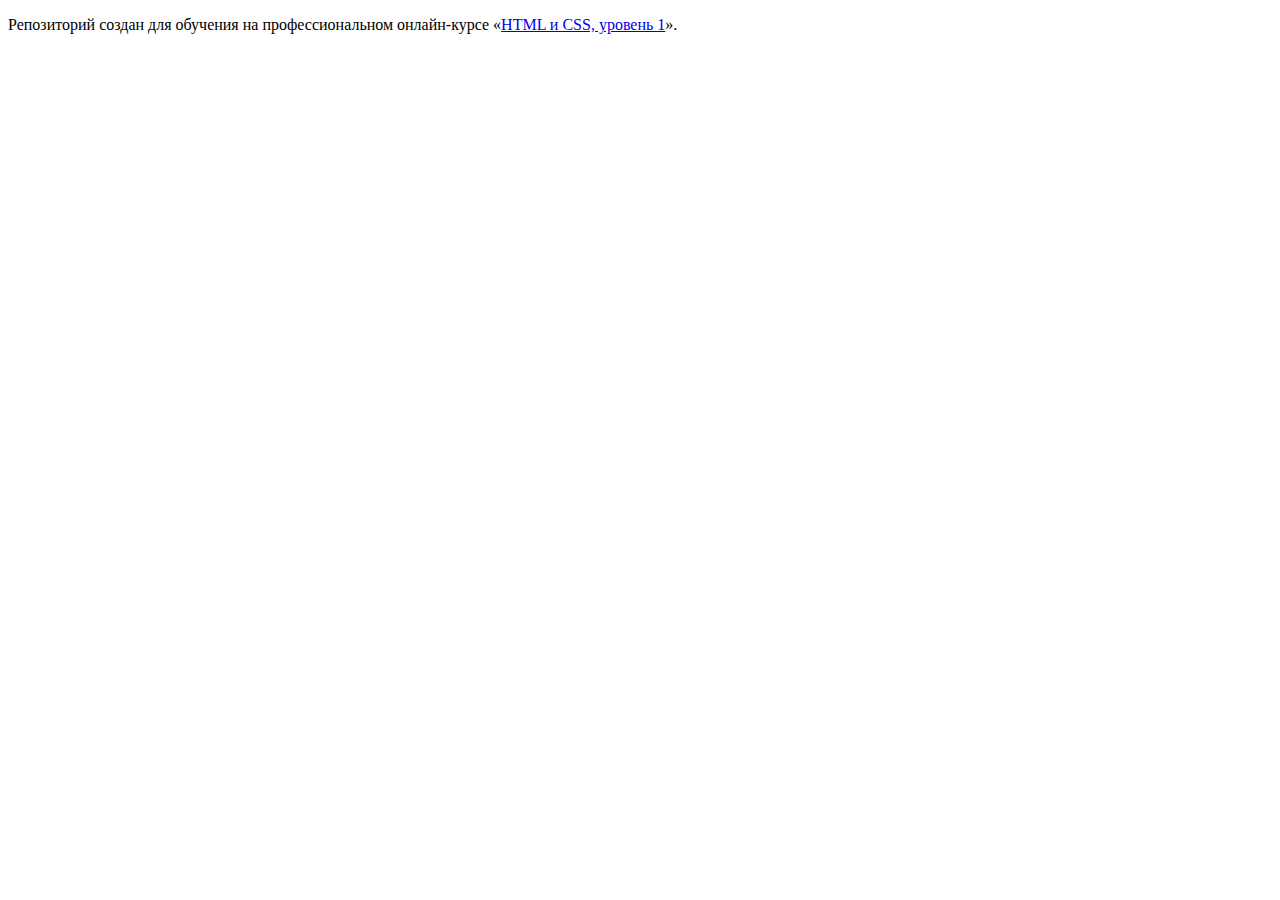
==== index.html @ 0fb05b4a ":hatching_chick:" ====
<!DOCTYPE html>
<html lang="ru">
  <head>
    <meta charset="utf-8">
    <title>HTML Academy: Глейси</title>
  </head>
  <body>

    <p>Репозиторий создан для обучения на профессиональном онлайн‑курсе «<a href="https://htmlacademy.ru/intensive/htmlcss">HTML и CSS, уровень 1</a>».</p>

  </body>
</html>
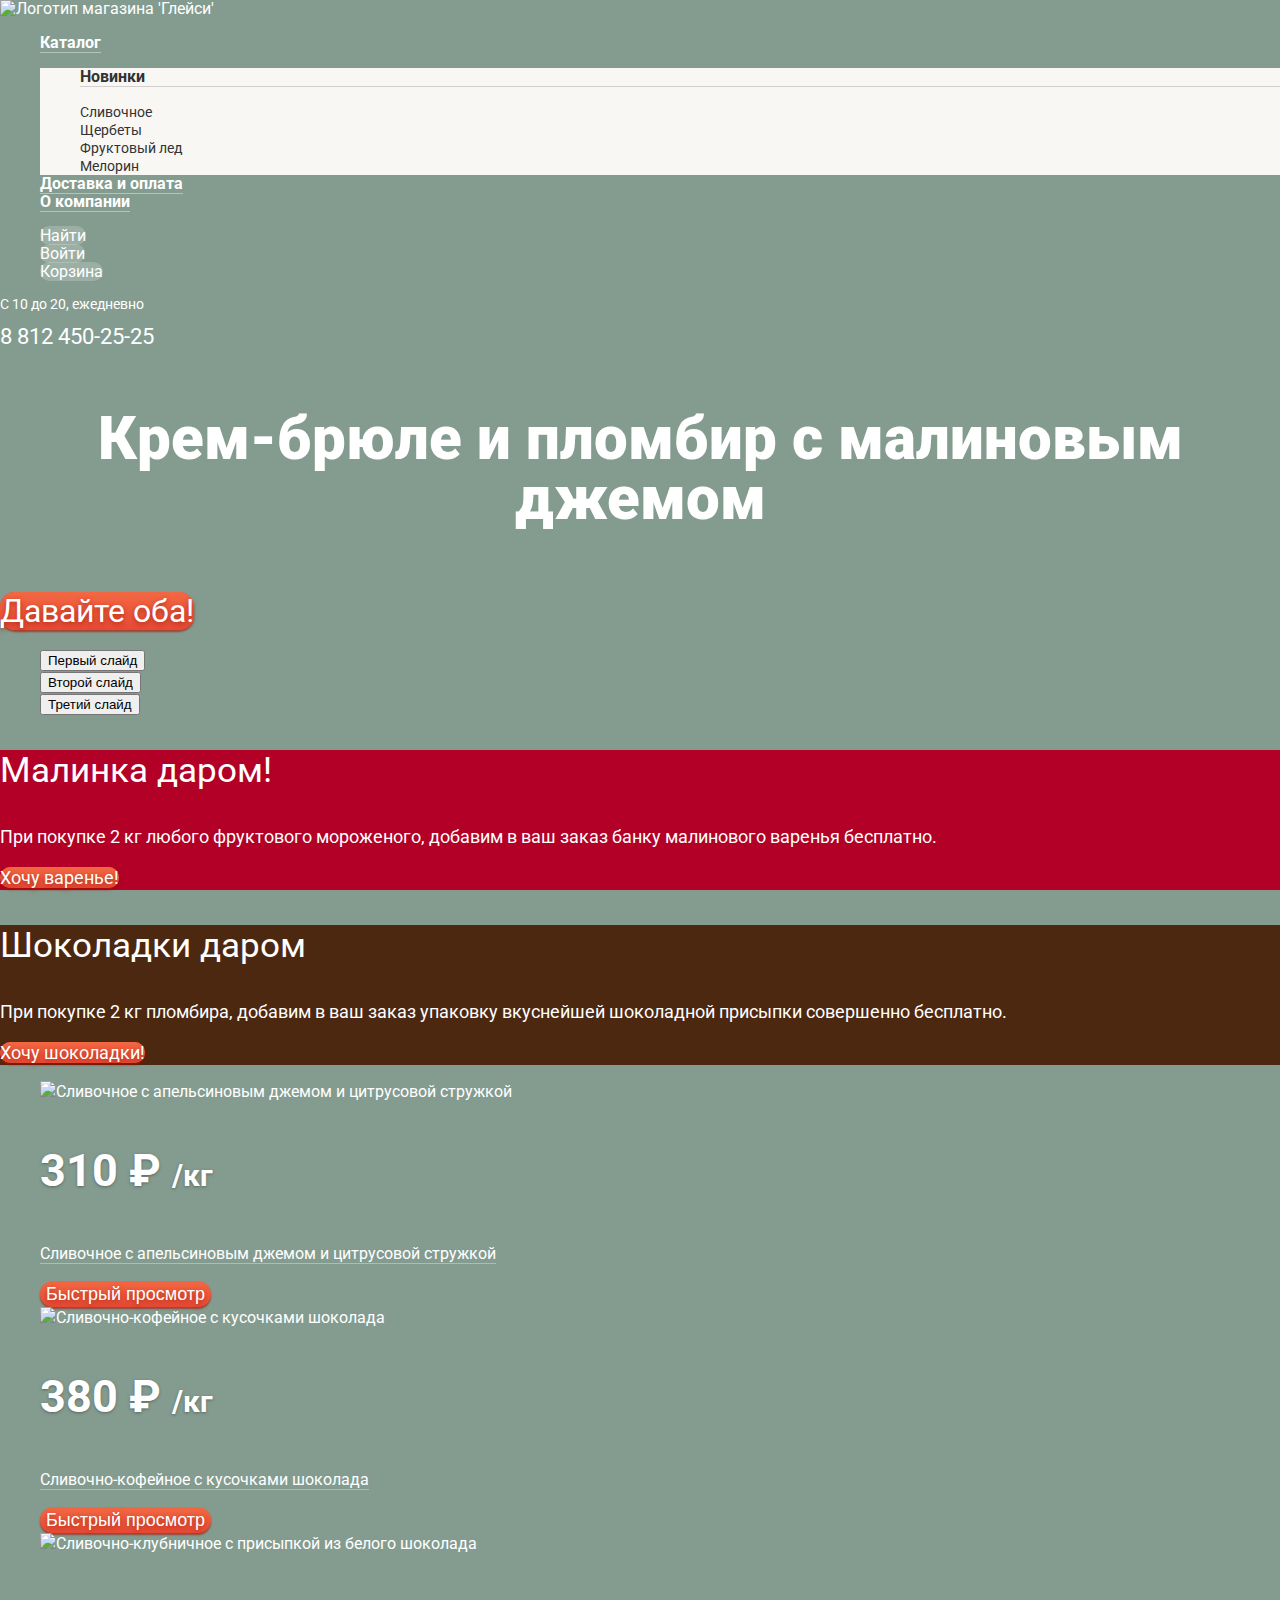
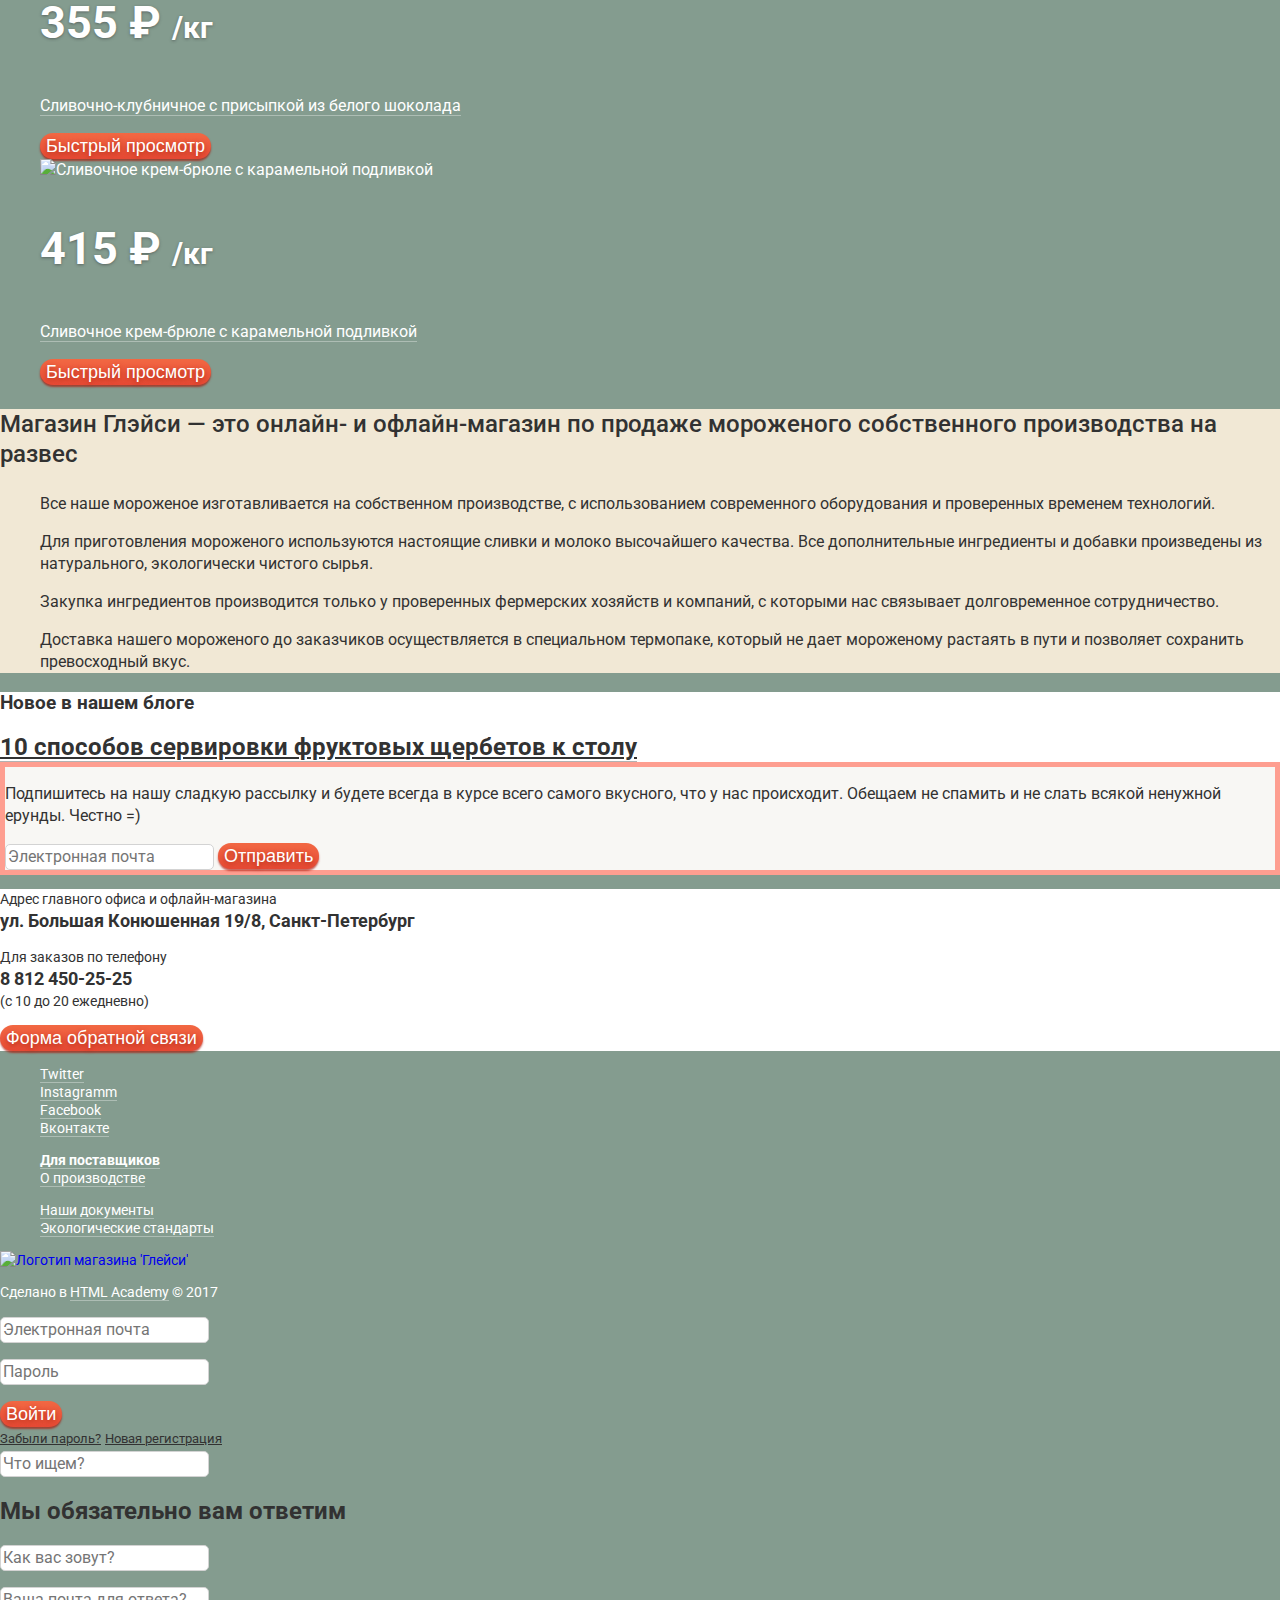
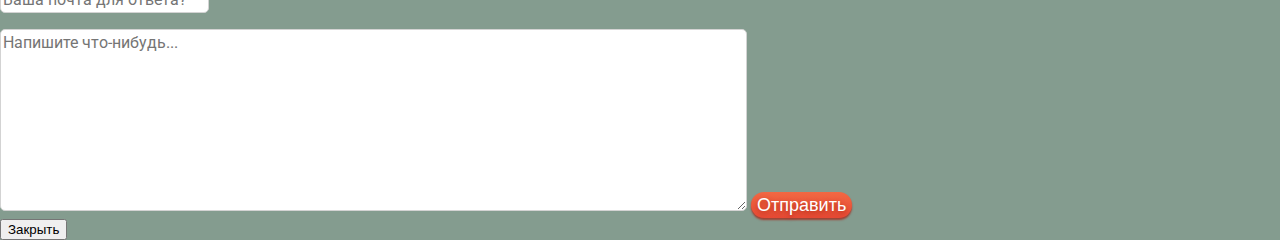
==== commit cef16a9e: "Начало стилизации" ====
--- a/index.html
+++ b/index.html
@@ -3,10 +3,260 @@
   <head>
     <meta charset="utf-8">
     <title>HTML Academy: Глейси</title>
+    <link href="https://fonts.googleapis.com/css?family=Roboto:400,500,700&amp;subset=cyrillic" rel="stylesheet">
+    <link rel="stylesheet" href="css/normalize.css"></link>
+    <link rel="stylesheet" href="css/style.css"></link>
   </head>
   <body>
-
-    <p>Репозиторий создан для обучения на профессиональном онлайн‑курсе «<a href="https://htmlacademy.ru/intensive/htmlcss">HTML и CSS, уровень 1</a>».</p>
-
+    <header class="main-header">
+      <nav class="main-navigation">
+        <a  class="main-header-logo">
+          <img src="img/logo.svg" width="154" height="64" alt="Логотип магазина 'Глейси'">
+        </a>
+        <ul class="site-navigation">
+          <li class="site-navigation-item">
+            <a href="catalog.html">Каталог</a>
+            <ul class="site-navigation-subnavigation">
+              <li class="subnavigation-item">
+                <p>Новинки</p>
+              </li>
+              <li class="subnavigation-item">
+                <a href="catalog.html">Сливочное</a>
+              </li>
+              <li class="subnavigation-item">
+                <a href="#">Щербеты</a>
+              </li>
+              <li class="subnavigation-item">
+                <a href="#">Фруктовый лед</a>
+              </li>
+              <li class="subnavigation-item">
+                <a href="#">Мелорин</a>
+              </li>
+            </ul>
+          </li>
+          <li class="site-navigation-item">
+            <a href="delivery.html">Доставка и оплата</a>
+          </li>
+          <li class="site-navigation-item">
+            <a href="about.html">О компании</a>
+          </li>
+        </ul>
+        <ul class="user-navigation">
+          <li class="search-panel">
+            <a href="#">Найти</a>
+          </li>
+          <li class="login">
+            <a href="#">Войти</a>
+          </li>
+          <li class="cart">
+            <a href="#">Корзина</a>
+          </li>
+        </ul>
+      </nav>
+    </header>
+    <main class="container">
+      <section class="common-information">
+        <h2 class="visible-hidden">Информация для клиентов</h2>
+        <div class="main-user-information">
+          <div class="main-contacts">
+            <p> С 10 до 20, ежедневно </p>
+            <p><a href="tel:+78124502525"> 8 812 450-25-25 </a></p>
+          </div>
+        </div>
+        <h1 class="visible-hidden">Интернет-магазин мороженого "Глейси"</h1>
+        <section class="slider">
+          <h2 class="visible-hidden">Наше мороженое</h2>
+          <p class="slider-header first">
+            <b>Крем-брюле и пломбир с малиновым джемом</b>
+          </p>
+          <p class="slider-header second visible-hidden">
+            <b>Шоколадный пломбир и лимонный сорбет </b>
+          </p>
+          <p class="slider-header third visible-hidden">
+            <b>Пломбир с помадкой и клубничный щербет</b>
+          </p>
+          <a href="#" class="button give-both">Давайте оба!</a>
+          <ul class="slider-switchers">
+            <li class="switcher">
+              <button class="switcher-button">
+                Первый слайд
+              </button>
+            </li>
+            <li class="switcher">
+              <button class="switcher-button">
+                Второй слайд
+              </button>
+            </li>
+            <li class="switcher">
+              <button class="switcher-button">
+                Третий слайд
+              </button>
+            </li>
+          </ul>
+        </section>
+      </section>
+      <section class="spetial-offer">
+        <h2 class="visible-hidden">Специальное предложение</h2>
+        <div class="spetial-offer-raspberries">
+          <p class="offer-lead">Малинка даром!</p>
+          <p>При покупке 2 кг любого фруктового мороженого, добавим в ваш заказ банку малинового варенья бесплатно.</p>
+          <a href="#" class="button want-raspberies">Хочу варенье!</a>
+        </div>
+        <div class="spetial-offer-chocolate">
+          <p class="offer-lead">Шоколадки даром</p>
+          <p>При покупке 2 кг пломбира, добавим в ваш заказ упаковку вкуснейшей шоколадной присыпки совершенно бесплатно.</p>
+          <a href="#" class="button want-chocolate">Хочу шоколадки!</a>
+        </div>
+      </section>
+      <section class="hits">
+        <h2 class="visible-hidden">Лучшие предложения</h2>
+        <ul class="catalog best-offers">
+          <li class="ice-cream-card">
+            <img src="img/orange.jpg" width="267" height="267" alt="Сливочное с апельсиновым джемом и цитрусовой стружкой">
+            <p class="price">310 &#8381; <span class="weight">/кг</span></p>
+            <p class="description"><a href="#">Сливочное с апельсиновым джемом и цитрусовой стружкой</a></p>
+            <button type="button" class="button" name="fast-view"> Быстрый просмотр</button>
+          </li>
+          <li class="ice-cream-card">
+            <img src="img/coffee.jpg" width="267" height="267" alt="Сливочно-кофейное с кусочками шоколада">
+            <p class="price">380 &#8381; <span class="weight">/кг</span></p>
+            <p class="description"><a href="#">Сливочно-кофейное с кусочками шоколада</a></p>
+            <button type="button" class="button" name="fast-view"> Быстрый просмотр</button>
+          </li>
+          <li class="ice-cream-card">
+            <img src="img/strawberry.jpg" width="267" height="267" alt="Сливочно-клубничное с присыпкой из белого шоколада">
+            <p class="price">355 &#8381; <span class="weight">/кг</span></p>
+            <p class="description"><a href="#">Сливочно-клубничное с присыпкой из белого шоколада</a></p>
+            <button type="button" class="button" name="fast-view"> Быстрый просмотр</button>
+          </li>
+          <li class="ice-cream-card">
+            <img src="img/cream-brulee.jpg" width="267" height="267" alt="Сливочное крем-брюле с карамельной подливкой">
+            <p class="price">415 &#8381; <span class="weight">/кг</span></p>
+            <p class="description"><a href="#">Сливочное крем-брюле с карамельной подливкой</a></p>
+            <button type="button" class="button" name="fast-view"> Быстрый просмотр</button>
+          </li>
+        </ul>
+      </section>
+      <section class="advantages">
+        <h2 class="visible-hidden">Наши преимущества</h2>
+        <p class="advantages-lead">Магазин Глэйси — это онлайн- и офлайн-магазин по продаже мороженого собственного производства на развес</p>
+        <ul class="advantages-list">
+          <li>
+            <p>Все наше мороженое изготавливается на собственном производстве, с использованием современного оборудования и проверенных временем технологий.</p>
+          </li>
+          <li>
+          <p>  Для приготовления мороженого используются настоящие сливки и молоко высочайшего качества. Все дополнительные ингредиенты и добавки произведены из натурального, экологически чистого сырья.</p>
+          </li>
+          <li>
+            <p>Закупка ингредиентов  производится только у проверенных фермерских хозяйств и компаний, с которыми нас связывает долговременное сотрудничество.</p>
+          </li>
+          <li>
+            <p>Доставка нашего мороженого до заказчиков осуществляется в специальном термопаке, который не дает мороженому растаять в пути и позволяет сохранить превосходный вкус.</p>
+          </li>
+        </ul>
+      </section>
+      <section class="useful-information">
+        <h2 class="visible-hidden">Полезная информация</h2>
+        <article>
+          <h3> Новое в нашем блоге </h3>
+          <a href="#" class="more-information">10 способов сервировки фруктовых щербетов к столу</a>
+        </article>
+        <div class="subscribe-form">
+          <p>
+            Подпишитесь на нашу сладкую рассылку и будете всегда в курсе всего самого
+            вкусного, что у нас происходит. Обещаем не спамить и не слать всякой
+            ненужной ерунды. Честно =)
+          </p>
+          <form name="subscribe" method="post" action="https://echo.htmlacademy.ru">
+            <label for="subscribe-email" class="visible-hidden">Электронная почта</label>
+            <input type="email" name="subscribe-email" id="subscribe-email" placeholder="Электронная почта" required>
+            <button type="submit" class="button" name="subscribe-submit">Отправить</button>
+          </form>
+        </div>
+      </section>
+      <section class="map">
+        <h2 class="visible-hidden">Как нас найти</h2>
+        <div class='map-legend'>
+          <p class="map-legend-address">
+            Адрес главного офиса и офлайн-магазина <br>
+            <strong>ул. Большая Конюшенная 19/8, Санкт-Петербург</strong>
+          </p>
+          <p class="map-legend-contacts">
+            Для заказов по телефону <br>
+            <strong>8 812 450-25-25</strong> <br>
+            (с 10 до 20 ежедневно)
+          </p>
+          <button type="button" class="button callback-form-button">Форма обратной связи</button>
+        </div>
+      </section>
+    </main>
+    <footer class="main-footer">
+      <ul class="footer-social">
+        <li class="twitter">
+          <a href="#">Twitter</a>
+        </li>
+        <li class="insta">
+          <a href="#">Instagramm</a>
+        </li>
+        <li class="fb">
+          <a href="#">Facebook</a>
+        </li>
+        <li class="vk">
+          <a href="#">Вконтакте</a>
+        </li>
+      </ul>
+      <ul class="footer-documents-left">
+        <li><a href="#" class="bold-href">Для поставщиков</a></li>
+        <li><a href="#">О производстве</a></li>
+      </ul>
+      <ul class="footer-documents-right">
+        <li><a href="#">Наши документы</a></li>
+        <li><a href="#">Экологические стандарты</a></li>
+      </ul>
+      <div class="footer-copyright">
+        <a href="https://htmlacademy.ru/intensive/htmlcss" class="logo-href">
+          <img src="img/logo-footer.svg" width="108" height="39" alt="Логотип магазина 'Глейси'">
+        </a>
+        <p>Сделано в <a class="copyright" href="https://htmlacademy.ru/intensive/htmlcss">HTML Academy</a> &copy; 2017</p>
+      </div>
+    </footer>
+    <section class="modal modal-login">
+      <h2 class="visible-hidden">Личный кабинет</h2>
+      <form name="login" method="post" action="https://echo.htmlacademy.ru">
+        <p class="login-item">
+          <label for="login-email" class="visible-hidden">Электронная почта</label>
+          <input type="email" name="login-email" id="login-email" placeholder="Электронная почта" required>
+        </p>
+        <p class="login-item">
+          <label for="login-password" class="visible-hidden">Пароль</label>
+          <input type="password" name="login-password" id="login-password" placeholder="Пароль" required>
+        </p>
+        <button class="button" type="submit">Войти</button>
+      </form>
+      <a href="#" class="login-form-forgot">Забыли пароль?</a>
+      <a href="#" class="login-form-sin-up">Новая регистрация</a>
+    </section>
+    <section class="modal modal-search">
+        <h2 class="visible-hidden">Поиск</h2>
+        <form name="search" method="post" action="https://echo.htmlacademy.ru">
+          <input type="search" name="search-text" placeholder="Что ищем?" aria-label="Поиск по сайту">
+        </form>
+    </section>
+    <section class="modal modal-callback">
+      <h2>Мы обязательно вам ответим</h2>
+      <form name="callback" method="post" action="https://echo.htmlacademy.ru">
+        <p class="callback-item">
+          <label for="callback-name" class="visible-hidden">Как вас зовут?</label>
+          <input type="text" name="callback-name" id="callback-name" placeholder="Как вас зовут?">
+        </p>
+        <p class="callback-item">
+          <label for="callback-email" class="visible-hidden"> Ваша почта для ответа?</label>
+          <input type="email" name="callback-email" id="callback-email" placeholder="Ваша почта для ответа?">
+        </p>
+        <textarea name="callnack-message" rows="8" cols="80" placeholder="Напишите что-нибудь..."></textarea>
+        <button class="button" type="submit">Отправить</button>
+      </form>
+      <button class="modal-close" type="button">Закрыть</button>
+    </section>
   </body>
 </html>
--- a/css/style.css
+++ b/css/style.css
@@ -0,0 +1,563 @@
+body{
+  margin: 0;
+  padding: 0;
+
+  font-family: "Roboto", "Arial", sans-serif;
+  font-size: 16px;
+  line-height: 22px;
+  color: #ffffff;
+
+  background-color: #849c8f;
+}
+
+a{
+  text-decoration: none;
+}
+
+.visible-hidden {
+  position: absolute;
+  width: 1px;
+  height: 1px;
+  margin: -1px;
+  border: 0;
+  padding: 0;
+  clip: rect(0 0 0 0);
+  overflow: hidden;
+}
+
+.main-navigation{
+  font-size: 16px;
+  line-height: 18px;
+}
+
+.site-navigation,
+.site-navigation-subnavigation,
+.user-navigation{
+  list-style: none;
+}
+
+.site-navigation-item a:focus,
+.site-navigation-subnavigation a:focus,
+.user-navigation a:focus{
+  outline: none;
+}
+
+/* стили главного меню */
+
+.site-navigation-item>a{
+  color: #ffffff;
+  font-weight: bold;
+  border-bottom: 1px solid rgba(255, 255, 255, 0.4);
+}
+
+.site-navigation-item.active>a{
+  background-color: #d07058;
+  border: none;
+  border-radius: 15px;
+}
+
+.site-navigation-item>a:hover,
+.site-navigation-item>a:focus{
+  color: #333333;
+
+  background-color: #f7f6f3;
+  border: none;
+  border-radius: 15px;
+}
+
+.site-navigation-item>a:active{
+  box-shadow: inset 0px 2px 1px 0px #6e6f6f;
+}
+
+/* стили подменю главного меню */
+
+.site-navigation-subnavigation{
+  background-color: #f8f7f4;
+}
+
+.site-navigation-subnavigation p{
+  font-weight: bold;
+  color: #323232;
+  border-bottom: 1px solid #d1d0ce;
+}
+
+.site-navigation-subnavigation a{
+  font-size: 14px;
+  line-height: 16px;
+  font-weight: normal;
+  color: #323232;
+
+  border: none;
+}
+
+.site-navigation-subnavigation .active a{
+  background-color: rgb(208, 112, 88);
+}
+
+.site-navigation-subnavigation a:hover,
+.site-navigation-subnavigation a:focus{
+  background-color: rgba(208, 112, 88, 0.2);
+
+}
+
+.site-navigation-subnavigation a:active{
+  background-color: rgba(208, 112, 88, 0.5);
+
+}
+
+/* стили пользовательского меню */
+
+.user-navigation a{
+  color: #ffffff;
+
+  background-color: rgba(255, 255, 255, 0.2);
+  border-radius: 15px;
+}
+
+.user-navigation a:hover,
+.user-navigation a:focus{
+  color: #323232;
+  background-color: rgba(255, 255, 255, 1);
+
+}
+
+/* конец меню */
+
+.main-user-information{
+  font-size: 14px;
+  line-height: 14px;
+}
+
+.main-user-information a{
+  font-size: 22px;
+  line-height: 24px;
+  color: #ffffff;
+}
+
+.main-user-information a:hover,
+.main-user-information a:focus,
+.main-user-information a:active{
+  color: #ffbc9e;
+}
+
+.slider-header{
+  font-size: 60px;
+  line-height: 60px;
+  font-weight: bold;
+  text-align: center;
+}
+
+.button{
+  font-size: 18px;
+  line-height: 24px;
+  color: #ffffff;
+  text-shadow: 0px 2px 5px rgba(160, 32, 11, 0.76);
+
+  background-color: #e74a35;
+  background-image: linear-gradient( 90deg, #e74a35 0%, #f26843 100%);
+  background-image: -moz-linear-gradient( 90deg, #e74a35 0%, #f26843 100%);
+  background-image: -webkit-linear-gradient( 90deg, #e74a35 0%, #f26843 100%);
+  background-image: -ms-linear-gradient( 90deg, #e74a35 0%, #f26843 100%);
+  box-shadow: 0px 2px 2px 0px rgba(172, 16, 0, 0.64);
+  border: none;
+  border-radius: 15px;
+}
+
+.button:focus{
+  outline: none;
+}
+
+.button:hover,
+.button:focus{
+  background-color: #ed705e;
+  background-image: linear-gradient( 90deg, #ed705e 0%, #f58669 100%);
+  background-image: -moz-linear-gradient( 90deg, #ed705e 0%, #f58669 100%);
+  background-image: -webkit-linear-gradient( 90deg, #ed705e 0%, #f58669 100%);
+  background-image: -ms-linear-gradient( 90deg, #ed705e 0%, #f58669 100%);
+  box-shadow: 0px 2px 0px 0px rgba(172, 16, 0, 1);
+}
+
+.button:active{
+  background-color: #e74a35;
+  background-image: -moz-linear-gradient( 90deg, #e74a35 0%, #f26843 100%);
+  background-image: -webkit-linear-gradient( 90deg, #e74a35 0%, #f26843 100%);
+  background-image: -ms-linear-gradient( 90deg, #e74a35 0%, #f26843 100%);
+  box-shadow: inset 0px 2px 2px 0px rgba(148, 39, 24, 1);
+}
+
+
+
+
+.button.give-both{
+  font-size: 32px;
+  line-height: 44px;
+}
+
+
+.slider-switchers{
+  list-style: none;
+}
+
+
+.spetial-offer-raspberries{
+  font-size: 18px;
+  line-height: 22px;
+  color: white;
+
+  background-color: #b20026;
+  background-image: url("../img/raspberries.jpg");
+  background-position: 50% 50%;
+  background-repeat: no-repeat;
+  background-size: cover;
+}
+
+.spetial-offer-raspberries .offer-lead{
+  font-size: 35px;
+  line-height: 41px;
+}
+
+.spetial-offer-chocolate{
+  font-size: 18px;
+  line-height: 22px;
+
+  background-color: #4d2811;
+  background-image: url("../img/chocolate.jpg");
+  background-position: 50% 50%;
+  background-repeat: no-repeat;
+  background-size: cover;
+}
+
+.spetial-offer-chocolate .offer-lead{
+  font-size: 35px;
+  line-height: 41px;
+}
+
+.catalog{
+  list-style: none;
+}
+
+.catalog .price{
+  font-size: 45px;
+  line-height: 45px;
+  font-weight: bold;
+  text-shadow: 0px 1px 3px rgba(49, 50, 53, 0.5);
+}
+
+.catalog .weight{
+  font-size: 30px;
+  line-height: 45px;
+  text-shadow: 0px 1px 3px rgba(49, 50, 53, 0.5);
+}
+
+.catalog .description a{
+  color: #ffffff;
+
+  border-bottom: 1px solid #adbdb4;
+}
+
+.catalog .description a:hover,
+.catalog .description a:focus,
+.catalog .description a:active{
+  color: #ffbc9e;
+
+  border-bottom-color: #ffbc9e;
+}
+
+.catalog .description a:focus{
+  outline: none;
+}
+
+.advantages{
+  color: #323232;
+
+  background-color: #f1e8d5;
+  background-image: url("../img/vuffles.png");
+  background-position: 50% 50%;
+  background-repeat: no-repeat;
+  background-size: cover;
+}
+
+.advantages-lead{
+  font-size: 24px;
+  line-height: 30px;
+  font-weight: 500;
+}
+
+.advantages-list{
+  list-style: none;
+}
+
+.useful-information article{
+  color: #323232;
+
+  background-color: #ffffff;
+  background-image: url("../img/news-bg.jpg");
+  background-position: 50% 50%;
+  background-repeat: no-repeat;
+  background-size: auto;
+}
+
+.useful-information a{
+  font-size: 24px;
+  line-height: 30px;
+  color: #323232;
+  font-weight: bold;
+  text-decoration: underline;
+  border-bottom: 1px solid #b2b2b2;
+}
+
+.useful-information a:focus{
+  outline: none;
+}
+
+.useful-information a:hover,
+.useful-information a:focus,
+.useful-information a:active{
+  color: #e84d37;
+  border-bottom-color: #f9cdc4;
+}
+
+.subscribe-form{
+  color: #323232;
+
+  background-color: #f8f7f4;
+  border: 5px solid #fe9e90;
+  border-image: url("../img/letter-bg.svg") 5 round round;
+}
+
+.subscribe-form input[type="email"]{
+  font: inherit;
+
+  background-color: #ffffff;
+  border: 1px solid #d3d3d3;
+  border-radius: 5px;
+}
+
+.subscribe-form input[type="email"]:focus{
+  border: 2px solid #c7c6c5;
+}
+
+.map{
+  color: #323232;
+
+  background-color: #c7c6c5;
+  background-image: url("../img/map.jpg");
+  background-position: 50% 50%;
+  background-repeat: no-repeat;
+  background-size: cover;
+}
+
+.map-legend{
+  font-size: 14px;
+  line-height: 20px;
+
+  background-color: #ffffff;
+}
+
+.map-legend strong{
+  font-size: 18px;
+  line-height: 24px;
+}
+
+.main-footer{
+  font-size: 14px;
+  line-height: 18px;
+}
+
+.footer-social,
+.footer-documents-left,
+.footer-documents-right{
+  list-style: none;
+}
+
+.footer-social a,
+.footer-documents-left a,
+.footer-documents-right a,
+a.copyright{
+  color: #ffffff;
+  border-bottom: 1px solid #adbdb4;
+}
+
+
+.footer-social a:focus,
+.footer-documents-left a:focus,
+.footer-documents-right a:focus,
+a.copyright:focus{
+  outline: none;
+}
+
+.footer-social a:hover,
+.footer-documents-left a:hover,
+.footer-documents-right a:hover,
+a.copyright:hover,
+.footer-social a:focus,
+.footer-documents-left a:focus,
+.footer-documents-right  a:focus,
+a.copyright:focus,
+.footer-social a:active,
+.footer-documents-left a:active,
+.footer-documents-right  a:active,
+a.copyright.active{
+  color: #ffbc9e;
+
+  border-bottom-color: #ffbc9e;
+}
+
+.footer-documents-left a.bold-href{
+  font-weight: bold;
+}
+
+.modal-login input,
+.modal-search input,
+.modal-callback input,
+.modal-callback textarea{
+  font: inherit;
+
+  background-color: #ffffff;
+  border: 1px solid #d3d3d3;
+  border-radius: 5px;
+}
+
+.modal-login input:focus,
+.modal-search input:focus,
+.modal-callback input:focus,
+.modal-callback textarea:focus{
+  border: 2px solid #c7c6c5;
+}
+
+a.login-form-forgot,
+a.login-form-sin-up{
+  font-size: 13px;
+  line-height: 24px;
+  color: #323232;
+  text-decoration: underline;
+}
+
+a.login-form-forgot:focus,
+a.login-form-sin-up:focus{
+  outline: none;
+}
+
+a.login-form-forgot:hover,
+a.login-form-sin-up:hover,
+a.login-form-forgot:focus,
+a.login-form-sin-up:focus
+a.login-form-forgot:active,
+a.login-form-sin-up:active{
+  color: #ffbc9e;
+}
+
+.modal-callback h2{
+  font-size: 24px;
+  line-height: 28px;
+  color: #323232;
+}
+
+
+
+/* стили для catalog.html */
+ul.breadcrumbs{
+  list-style: none;
+}
+
+.breadcrumbs a,
+.breadcrumbs li{
+  font-size: 14px;
+  line-height: 16px;
+  color: #ffffff;
+}
+
+.filters fieldset{
+  border: none;
+}
+
+.filters legend{
+  font-size: 14px;
+  line-height: 16px;
+  color: #ffffff;
+}
+
+.filters input{
+  font-size: 16px;
+  line-height: 18px;
+  color: #ffffff;
+}
+
+.filters select{
+  color: #ffffff;
+
+  background-color: transparent;
+  border: none;
+}
+
+.filters select:focus{
+  color: #323232;
+}
+
+.filters .filters-background{
+  background-color: rgba(255, 255, 255, 0.3);
+  border-radius: 15px;
+}
+
+.filters-submit{
+  color: #ffffff;
+
+  border: 2px solid #ffffff;
+  background-color: rgba(255, 255, 255, 0.2);
+}
+
+.filters-submit:focus{
+  color: #323232;
+
+  background-color: rgba(255, 255, 255, 1);
+  outline: none;
+}
+
+.filters-submit:active{
+  color: #323232;
+
+  background-color: rgba(255, 255, 255, 1);
+  box-shadow: inset 0px 2px 1px 0px rgb(105, 105, 105);
+}
+
+.pagination-list{
+  list-style: none;
+}
+
+.pagination-list a{
+  font-size: 16px;
+  line-height: 18px;
+  color: #ffffff;
+}
+
+.pagination-list .active a{
+  color: #323232;
+  background-color: rgb(255, 255, 255);
+}
+.pagination-list a:focus{
+  outline: none;
+}
+
+.pagination-list a:hover,
+.pagination-list a:focus{
+  background-color: rgba(255, 255, 255, 0.4);
+}
+
+.modal-cart{
+  font-size: 13px;
+  line-height: 16px;
+  color: #323232;
+
+  background-color: #ffffff;
+}
+
+.modal-cart .item-price{
+  color: #999999;
+}
+
+.modal-cart .all-cost{
+  font-size: 15px;
+  line-height: 18px;
+  font-weight: bold;
+
+}
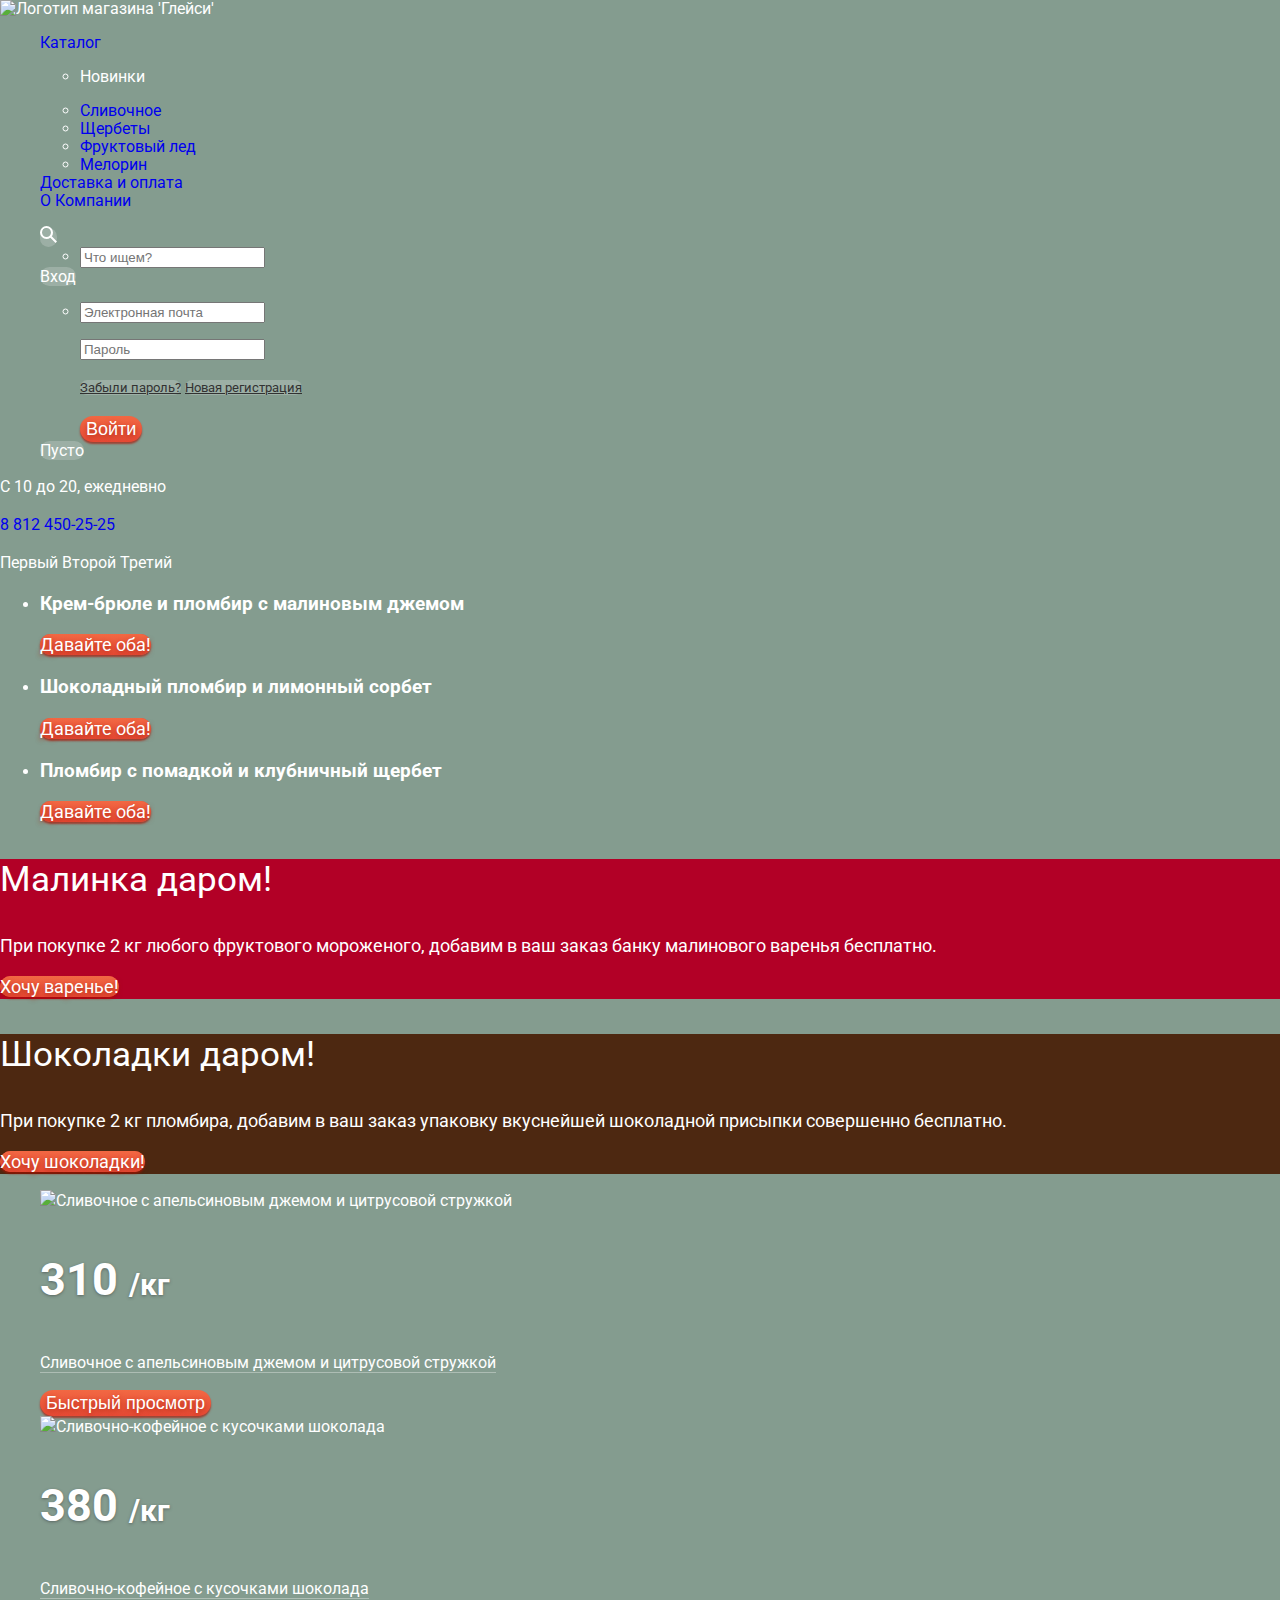
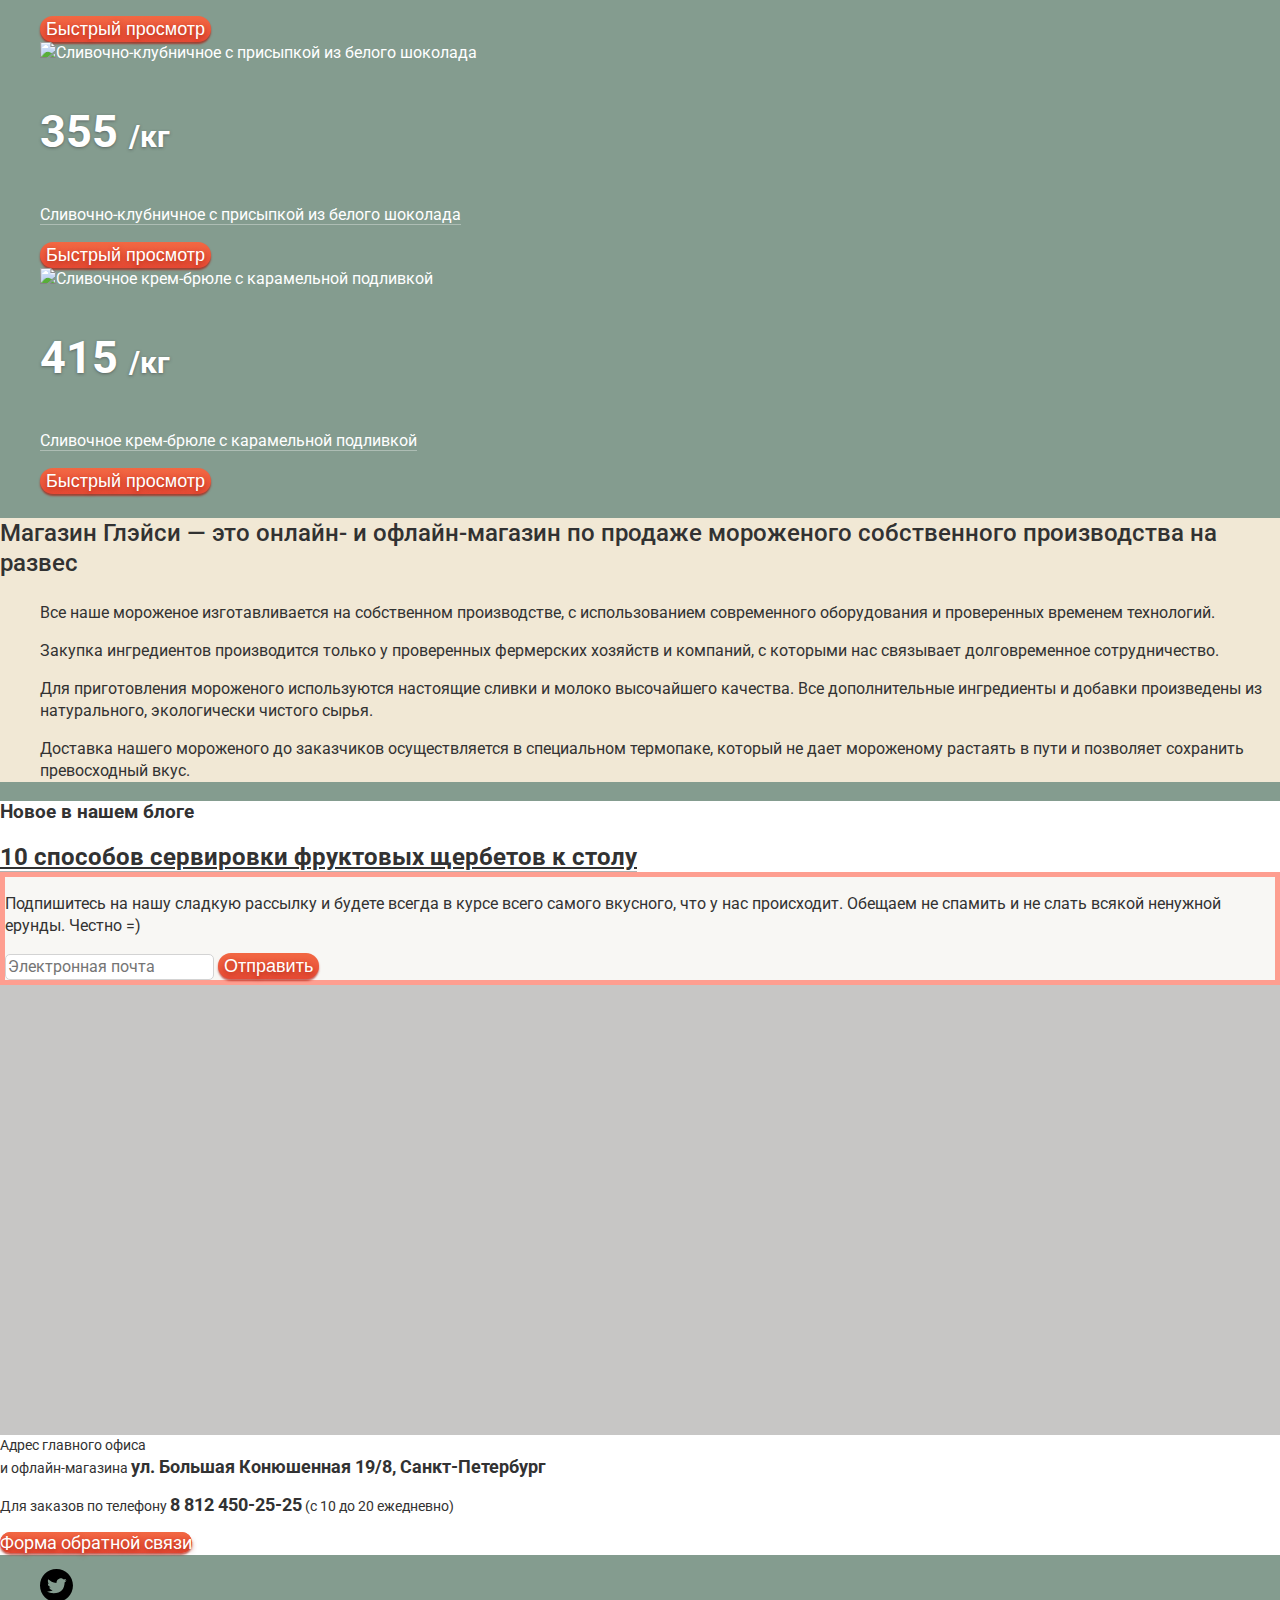
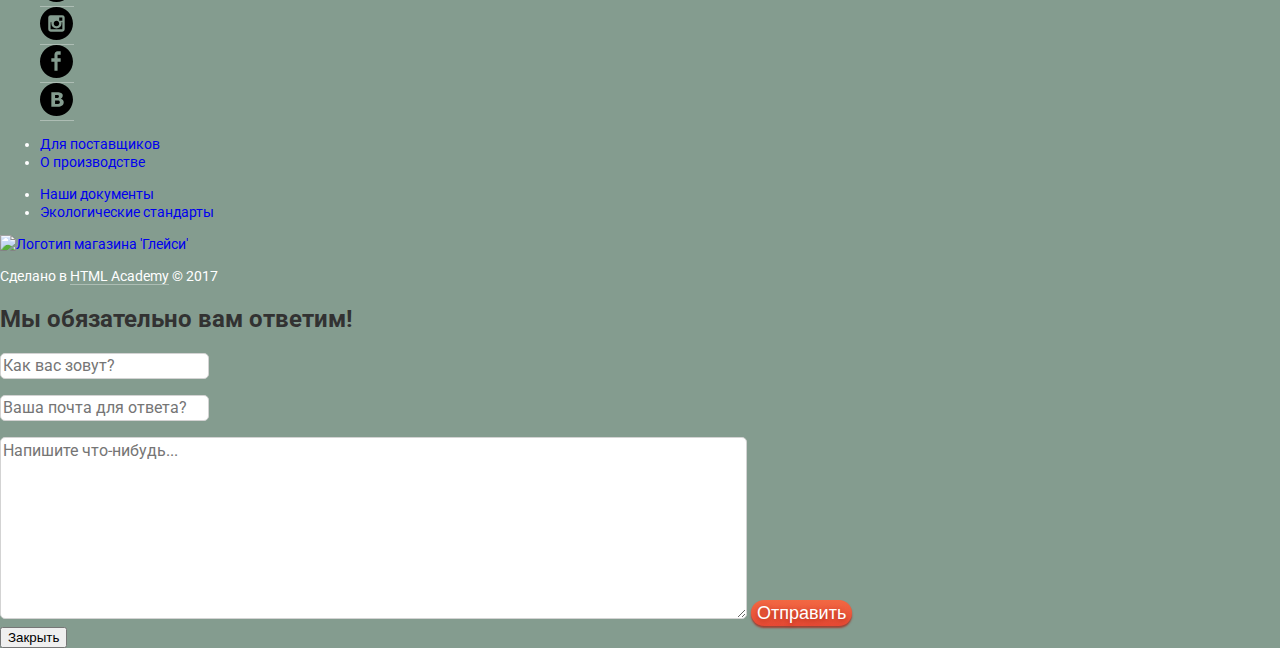
==== commit a54804f6: "Еще правки" ====
--- a/index.html
+++ b/index.html
@@ -4,259 +4,314 @@
     <meta charset="utf-8">
     <title>HTML Academy: Глейси</title>
     <link href="https://fonts.googleapis.com/css?family=Roboto:400,500,700&amp;subset=cyrillic" rel="stylesheet">
-    <link rel="stylesheet" href="css/normalize.css"></link>
-    <link rel="stylesheet" href="css/style.css"></link>
+    <link rel="stylesheet" href="css/normalize.css">
+    <link rel="stylesheet" href="css/style.css">
   </head>
   <body>
-    <header class="main-header">
-      <nav class="main-navigation">
-        <a  class="main-header-logo">
-          <img src="img/logo.svg" width="154" height="64" alt="Логотип магазина 'Глейси'">
-        </a>
-        <ul class="site-navigation">
-          <li class="site-navigation-item">
-            <a href="catalog.html">Каталог</a>
-            <ul class="site-navigation-subnavigation">
-              <li class="subnavigation-item">
-                <p>Новинки</p>
-              </li>
-              <li class="subnavigation-item">
-                <a href="catalog.html">Сливочное</a>
-              </li>
-              <li class="subnavigation-item">
-                <a href="#">Щербеты</a>
-              </li>
-              <li class="subnavigation-item">
-                <a href="#">Фруктовый лед</a>
-              </li>
-              <li class="subnavigation-item">
-                <a href="#">Мелорин</a>
+    <input class="visible-hidden" type="radio" id="product-1" name="toggle" checked>
+    <input class="visible-hidden" type="radio" id="product-2" name="toggle">
+    <input class="visible-hidden" type="radio" id="product-3" name="toggle">
+    <div class="site-wrapper">
+      <header class="main-header">
+        <nav class="main-navigation">
+          <a  class="main-header-logo" >
+            <img src="img/logo.svg" width="154" height="64" alt="Логотип магазина 'Глейси'">
+          </a>
+          <div class="navigation-container">
+            <ul class="site-navigation">
+              <li class="navigation-item catalog-item">
+                <a href="catalog.html">
+                  <span class="navigation-label">Каталог</span>
+                </a>
+                <ul class="subnavigation ">
+                  <li class="subnavigation-item">
+                    <p>Новинки</p>
+                  </li>
+                  <li class="subnavigation-item">
+                    <a href="catalog.html">Сливочное</a>
+                  </li>
+                  <li class="subnavigation-item">
+                    <a href="#">Щербеты</a>
+                  </li>
+                  <li class="subnavigation-item">
+                    <a href="#">Фруктовый лед</a>
+                  </li>
+                  <li class="subnavigation-item">
+                    <a href="#">Мелорин</a>
+                  </li>
+                </ul>
+              </li>
+              <li class="navigation-item">
+                <a href="delivery.html">
+                  <span class="navigation-label">Доставка и оплата</span>
+                </a>
+              </li>
+              <li class="navigation-item">
+                <a href="about.html">
+                  <span class="navigation-label">О Компании</span>
+                </a>
               </li>
             </ul>
-          </li>
-          <li class="site-navigation-item">
-            <a href="delivery.html">Доставка и оплата</a>
-          </li>
-          <li class="site-navigation-item">
-            <a href="about.html">О компании</a>
-          </li>
-        </ul>
-        <ul class="user-navigation">
-          <li class="search-panel">
-            <a href="#">Найти</a>
-          </li>
-          <li class="login">
-            <a href="#">Войти</a>
-          </li>
-          <li class="cart">
-            <a href="#">Корзина</a>
-          </li>
-        </ul>
-      </nav>
-    </header>
-    <main class="container">
-      <section class="common-information">
-        <h2 class="visible-hidden">Информация для клиентов</h2>
-        <div class="main-user-information">
-          <div class="main-contacts">
-            <p> С 10 до 20, ежедневно </p>
-            <p><a href="tel:+78124502525"> 8 812 450-25-25 </a></p>
-          </div>
+            <ul class="user-navigation">
+              <li class="search-panel">
+                <a class="search-button" href="#">
+                  <span class="visible-hidden">Найти</span>
+                  <svg xmlns="http://www.w3.org/2000/svg" xmlns:xlink="http://www.w3.org/1999/xlink" width="17" height="17" viewBox="0 0 17 17"><path fill="#FFF" d="M16.958 15.527L11.75 10.32A6.455 6.455 0 0 0 13 6.5 6.5 6.5 0 1 0 6.5 13a6.465 6.465 0 0 0 3.839-1.263l5.205 5.204 1.414-1.414zM6.5 11C4.019 11 2 8.981 2 6.5S4.019 2 6.5 2 11 4.019 11 6.5 8.981 11 6.5 11z"/></svg>
+                </a>
+                <ul class="search-field">
+                  <li>
+                    <h2 class="visible-hidden">Поиск</h2>
+                    <form name="search" method="post" action="https://echo.htmlacademy.ru">
+                      <input type="search" name="search-text" placeholder="Что ищем?" aria-label="Поиск по сайту">
+                    </form>
+                  </li>
+                </ul>
+              </li>
+              <li class="login">
+                <a class="login-button" href="user-login.html">Вход</a>
+                <ul class="login-form">
+                  <li>
+                    <h2 class="visible-hidden">Личный кабинет</h2>
+                    <form name="login" method="post" action="https://echo.htmlacademy.ru">
+                      <p class="login-item">
+                        <label for="login-email" class="visible-hidden">Электронная почта</label>
+                        <input type="email" name="login-email" id="login-email" placeholder="Электронная почта" required>
+                      </p>
+                      <p class="login-item">
+                        <label for="login-password" class="visible-hidden">Пароль</label>
+                        <input type="password" name="login-password" id="login-password" placeholder="Пароль" required>
+                      </p>
+                      <div class="links-wrapper">
+                        <p class="links">
+                          <a href="#" class="login-form-forgot">Забыли пароль?</a>
+                          <a href="#" class="login-form-sin-up">Новая регистрация</a>
+                        </p>
+                        <button class="button login" type="submit">Войти</button>
+                      </div>
+                    </form>
+                  </li>
+                </ul>
+              </li>
+              <li class="cart empty-cart">
+                <a class="cart-button" href="#">Пусто</a>
+              </li>
+            </ul>
+          </div>
+        </nav>
+      </header>
+      <main class="container">
+        <section class="common-information">
+          <h2 class="visible-hidden">Информация для клиентов</h2>
+          <div class="user-info no-breadcrumbs">
+            <div class="main-contacts">
+              <p> С 10 до 20, ежедневно </p>
+              <p>
+                <a href="tel:+78124502525"> 8 812 450-25-25 </a>
+              </p>
+            </div>
+          </div>
+          <h1 class="visible-hidden">Интернет-магазин мороженого "Глейси"</h1>
+          <section class="slider">
+            <h2 class="visible-hidden">Наше мороженое</h2>
+            <div class="slider-controls">
+              <label for="product-1">Первый</label>
+              <label for="product-2">Второй</label>
+              <label for="product-3">Третий</label>
+            </div>
+            <ul class="slider-list">
+              <li class="slider-item slide" id="slide1">
+                <h3 class="slide-title">Крем-брюле и пломбир с малиновым джемом</h3>
+                <a class="button slide-button" href="#">Давайте оба!</a>
+              </li>
+              <li class="slider-item slide" id="slide2">
+                <h3 class="slide-title">Шоколадный пломбир и лимонный сорбет</h3>
+                <a class="button slide-button" href="#">Давайте оба!</a>
+              </li>
+              <li class="slider-item slide" id="slide3">
+                <h3 class="slide-title">Пломбир с помадкой и клубничный щербет</h3>
+                <a class="button slide-button" href="#">Давайте оба!</a>
+              </li>
+            </ul>
+          </section>
+        </section>
+        <section class="spetial-offer">
+          <h2 class="visible-hidden">Специальное предложение</h2>
+          <div class="spetial-offer-raspberries">
+            <p class="offer-lead">Малинка даром!</p>
+            <p>При покупке 2 кг любого фруктового мороженого, добавим в ваш заказ банку малинового варенья бесплатно.</p>
+            <a href="#" class="button want-raspberies">Хочу варенье!</a>
+          </div>
+          <div class="spetial-offer-chocolate">
+            <p class="offer-lead">Шоколадки даром!</p>
+            <p>При покупке 2 кг пломбира, добавим в ваш заказ упаковку вкуснейшей шоколадной присыпки совершенно бесплатно.</p>
+            <a href="#" class="button want-chocolate">Хочу шоколадки!</a>
+          </div>
+        </section>
+        <section class="hits">
+          <h2 class="visible-hidden">Лучшие предложения</h2>
+          <ul class="catalog">
+            <li class="ice-cream-card best-offers">
+              <img class="ice-cream-img" src="img/orange.jpg" width="267" height="267" alt="Сливочное с апельсиновым джемом и цитрусовой стружкой">
+              <p class="price">
+                <span class="value">310</span>
+                <span class="weight">/кг</span>
+              </p>
+              <p class="description">
+                <a href="#">Сливочное с апельсиновым джемом и цитрусовой стружкой</a>
+              </p>
+              <button type="button" class="button fast-view" name="fast-view"> Быстрый просмотр</button>
+            </li>
+            <li class="ice-cream-card best-offers">
+              <img class="ice-cream-img" src="img/coffee.jpg" width="267" height="267" alt="Сливочно-кофейное с кусочками шоколада">
+              <p class="price">
+                <span class="value">380</span>
+                <span class="weight">/кг</span>
+              </p>
+              <p class="description">
+                <a href="#">Сливочно-кофейное с кусочками шоколада</a>
+              </p>
+              <button type="button" class="button fast-view" name="fast-view"> Быстрый просмотр</button>
+            </li>
+            <li class="ice-cream-card best-offers">
+              <img class="ice-cream-img" src="img/strawberry.jpg" width="267" height="267" alt="Сливочно-клубничное с присыпкой из белого шоколада">
+              <p class="price">
+                <span class="value">355</span>
+                <span class="weight">/кг</span>
+              </p>
+              <p class="description">
+                <a href="#">Сливочно-клубничное с присыпкой из белого шоколада</a>
+              </p>
+              <button type="button" class="button fast-view" name="fast-view"> Быстрый просмотр</button>
+            </li>
+            <li class="ice-cream-card best-offers">
+              <img class="ice-cream-img" src="img/cream-brulee.jpg" width="267" height="267" alt="Сливочное крем-брюле с карамельной подливкой">
+              <p class="price">
+                <span class="value">415</span>
+                <span class="weight">/кг</span>
+              </p>
+              <p class="description">
+                <a href="#">Сливочное крем-брюле с карамельной подливкой</a>
+              </p>
+              <button type="button" class="button fast-view" name="fast-view"> Быстрый просмотр</button>
+            </li>
+          </ul>
+        </section>
+        <section class="advantages">
+          <h2 class="visible-hidden">Наши преимущества</h2>
+          <p class="advantages-lead">Магазин Глэйси — это онлайн- и офлайн-магазин по продаже мороженого собственного производства на развес</p>
+          <ul class="advantages-list">
+            <li class="first">
+              <p>Все наше мороженое изготавливается на собственном производстве, с использованием современного оборудования и проверенных временем технологий.</p>
+            </li>
+            <li class="second">
+              <p>Закупка ингредиентов  производится только у проверенных фермерских хозяйств и компаний, с которыми нас связывает долговременное сотрудничество.</p>
+            </li>
+            <li class="third">
+            <p>  Для приготовления мороженого используются настоящие сливки и молоко высочайшего качества. Все дополнительные ингредиенты и добавки произведены из натурального, экологически чистого сырья.</p>
+            </li>
+            <li class="fourth">
+              <p>Доставка нашего мороженого до заказчиков осуществляется в специальном термопаке, который не дает мороженому растаять в пути и позволяет сохранить превосходный вкус.</p>
+            </li>
+          </ul>
+        </section>
+        <section class="useful-information">
+          <h2 class="visible-hidden">Полезная информация</h2>
+          <article class="news">
+            <h3> Новое в нашем блоге </h3>
+            <a href="#" class="more-information">10 способов сервировки фруктовых щербетов к столу</a>
+          </article>
+          <div class="subscribe-form">
+            <p>
+              Подпишитесь на нашу сладкую рассылку и будете всегда в курсе всего самого
+              вкусного, что у нас происходит. Обещаем не спамить и не слать всякой
+              ненужной ерунды. Честно =)
+            </p>
+            <form name="subscribe" method="post" action="https://echo.htmlacademy.ru">
+              <label for="subscribe-email" class="visible-hidden">Электронная почта</label>
+              <input type="email" name="subscribe-email" id="subscribe-email" placeholder="Электронная почта" required>
+              <button type="submit" class="button subscribe-button" name="subscribe-submit">Отправить</button>
+            </form>
+          </div>
+        </section>
+        <section class="map">
+          <h2 class="visible-hidden">Как нас найти</h2>
+          <iframe src="https://www.google.com/maps/embed?pb=!1m18!1m12!1m3!1d1998.598942412403!2d30.320894616187918!3d59.938796869047835!2m3!1f0!2f0!3f0!3m2!1i1024!2i768!4f13.1!3m3!1m2!1s0x4696310fca5ba729%3A0xea9c53d4493c879f!2z0JHQvtC70YzRiNCw0Y8g0JrQvtC90Y7RiNC10L3QvdCw0Y8g0YPQuy4sIDE5LCDQodCw0L3QutGCLdCf0LXRgtC10YDQsdGD0YDQsywgMTkxMTg2!5e0!3m2!1sru!2sru!4v1511716025084" width="1200" height="430" frameborder="0" style="border:0" allowfullscreen></iframe>
+          <div class='map-legend'>
+            <p class="map-legend-address">
+              Адрес главного офиса <br> и офлайн-магазина
+              <strong>ул. Большая Конюшенная 19/8, Санкт-Петербург</strong>
+            </p>
+            <p class="map-legend-contacts">
+              Для заказов по телефону
+              <strong>8 812 450-25-25</strong>
+              (с 10 до 20 ежедневно)
+            </p>
+            <a href="feedback.html" class="button callback-form-button">Форма обратной связи</a>
+          </div>
+        </section>
+      </main>
+      <footer class="main-footer">
+        <div class="social-wrapper">
+          <ul class="footer-social">
+            <li class="twitter">
+              <a class="social-button" href="#"><span class="social twitter visible-hidden">Twitter</span>
+                <svg xmlns="http://www.w3.org/2000/svg" width="34" height="34" viewBox="0 0 33 33"><path class="icon-path" d="M16 0C7.164 0 0 7.164 0 16c0 8.837 7.164 16 16 16 8.837 0 16-7.163 16-16 0-8.836-7.163-16-16-16zm7.944 12.809c-.251 6.516-3.463 10.832-10.992 10.702h-.486c-.447 0-4.543-.443-5.344-1.823 2.479.19 4.247-.406 5.12-1.136-1.048-.289-2.923-.461-3.251-2.848.384.104.618.221 1.299.113-1.307-.824-2.758-1.519-2.679-3.643.311.317 1.164.518 1.46.457-.768-.233-2.149-3.244-.974-4.781 1.984 1.79 4.075 3.482 7.804 3.643.227-2.214 1.24-3.699 3.168-4.325 1.84-.479 3.255.26 3.901 1.138.737-.224 1.453-.466 2.193-.685-.004.833-.569 1.463-.935 1.709.747.165 1.423-.475 1.423-.475-.184.963-1.094 1.725-1.707 1.954z"/></svg>
+              </a>
+            </li>
+            <li class="insta">
+              <a class="social-button" href="#"><span class="social insta visible-hidden">Instagramm</span>
+                <svg xmlns="http://www.w3.org/2000/svg" width="34" height="34" viewBox="0 0 33 33"><g class="icon-path"><path d="M20.916 16a4.938 4.938 0 1 1-9.877 0c0-.394.051-.773.138-1.14h-.897v6.838h11.396V14.86h-.897c.086.367.137.746.137 1.14z"/><path d="M15.978 18.659c1.466 0 2.659-1.193 2.659-2.659s-1.193-2.659-2.659-2.659c-1.466 0-2.659 1.193-2.659 2.659s1.192 2.659 2.659 2.659zM18.637 10.302h3.039v3.039h-3.039z"/><path d="M16 0C7.164 0 0 7.164 0 16c0 8.837 7.164 16 16 16 8.837 0 16-7.163 16-16 0-8.836-7.163-16-16-16zm7.955 21.698a2.285 2.285 0 0 1-2.279 2.279H10.279A2.285 2.285 0 0 1 8 21.698V10.302a2.286 2.286 0 0 1 2.279-2.279h11.396a2.286 2.286 0 0 1 2.279 2.279v11.396z"/></g></svg>
+              </a>
+            </li>
+            <li class="fb">
+              <a class="social-button" href="#"><span class="social facebook visible-hidden">Facebook</span>
+                <svg xmlns="http://www.w3.org/2000/svg" width="34" height="34" viewBox="0 0 33 33"><path class="icon-path" d="M16 0C7.164 0 0 7.163 0 16s7.164 16 16 16c8.837 0 16-7.164 16-16S24.837 0 16 0zm4.062 9.455h-3.021v3.444h3.021v3.445h-3.021v8.61H14.02v-8.61H11v-3.445h3.021V9.455c0-1.902 1.353-3.445 3.021-3.445h3.021v3.445z"/></svg>
+              </a>
+            </li>
+            <li class="vk">
+              <a class="social-button" href="#"><span class="social vk visible-hidden">Вконтакте</span>
+                <svg xmlns="http://www.w3.org/2000/svg" width="34" height="34" viewBox="0 0 33 33"><g class="icon-path"><path d="M16.637 14.495c.402-.019.719-.082.951-.188.326-.145.54-.33.641-.559.101-.229.15-.496.15-.797 0-.232-.058-.465-.174-.697-.116-.232-.322-.405-.617-.517-.264-.1-.592-.155-.984-.165a76.242 76.242 0 0 0-1.652-.014h-.339v2.965h.565c.571 0 1.057-.009 1.459-.028zM18.118 17.084c-.282-.081-.672-.125-1.166-.132a127.97 127.97 0 0 0-1.55-.009h-.79v3.493h.264c1.014 0 1.74-.003 2.18-.009a3.2 3.2 0 0 0 1.212-.245c.377-.157.633-.364.774-.625s.214-.562.214-.9c0-.446-.088-.788-.261-1.03-.17-.241-.464-.423-.877-.543z"/><path d="M16 0C7.164 0 0 7.164 0 16c0 8.837 7.164 16 16 16 8.837 0 16-7.163 16-16 0-8.836-7.163-16-16-16zm6.602 20.531a3.73 3.73 0 0 1-1.124 1.327c-.552.415-1.161.71-1.823.886s-1.501.264-2.519.264h-6.121V8.987h5.443c1.13 0 1.957.038 2.48.113a5.126 5.126 0 0 1 1.561.5c.533.27.929.632 1.189 1.087.26.455.392.975.392 1.558 0 .678-.179 1.278-.536 1.795-.358.518-.863.92-1.517 1.208v.075c.917.182 1.642.559 2.179 1.13.537.571.807 1.325.807 2.261 0 .678-.138 1.283-.411 1.817z"/></g></svg>
+              </a>
+            </li>
+          </ul>
         </div>
-        <h1 class="visible-hidden">Интернет-магазин мороженого "Глейси"</h1>
-        <section class="slider">
-          <h2 class="visible-hidden">Наше мороженое</h2>
-          <p class="slider-header first">
-            <b>Крем-брюле и пломбир с малиновым джемом</b>
+        <div class="documents-wrapper">
+          <ul class="footer-documents left">
+            <li><a href="#" class="bold-href">Для поставщиков</a></li>
+            <li><a href="#">О производстве</a></li>
+          </ul>
+          <ul class="footer-documents right">
+            <li><a href="#">Наши документы</a></li>
+            <li><a href="#">Экологические стандарты</a></li>
+          </ul>
+        </div>
+        <div class="footer-copyright">
+          <a href="https://htmlacademy.ru/intensive/htmlcss" class="logo-href">
+            <img src="img/logo-footer.svg" width="108" height="39" alt="Логотип магазина 'Глейси'">
+          </a>
+          <p>Сделано в <a class="copyright" href="https://htmlacademy.ru/intensive/htmlcss">HTML Academy</a> &copy; 2017</p>
+        </div>
+      </footer>
+    </div>
+    <div class="modal-mask">
+      <section class="modal modal-callback">
+        <h2>Мы обязательно вам ответим!</h2>
+        <form class="callback" name="callback" method="post" action="https://echo.htmlacademy.ru">
+          <p class="callback-item">
+            <label for="callback-name" class="visible-hidden">Как вас зовут?</label>
+            <input type="text" name="callback-name" id="callback-name" placeholder="Как вас зовут?">
           </p>
-          <p class="slider-header second visible-hidden">
-            <b>Шоколадный пломбир и лимонный сорбет </b>
+          <p class="callback-item">
+            <label for="callback-email" class="visible-hidden"> Ваша почта для ответа?</label>
+            <input type="email" name="callback-email" id="callback-email" placeholder="Ваша почта для ответа?">
           </p>
-          <p class="slider-header third visible-hidden">
-            <b>Пломбир с помадкой и клубничный щербет</b>
-          </p>
-          <a href="#" class="button give-both">Давайте оба!</a>
-          <ul class="slider-switchers">
-            <li class="switcher">
-              <button class="switcher-button">
-                Первый слайд
-              </button>
-            </li>
-            <li class="switcher">
-              <button class="switcher-button">
-                Второй слайд
-              </button>
-            </li>
-            <li class="switcher">
-              <button class="switcher-button">
-                Третий слайд
-              </button>
-            </li>
-          </ul>
-        </section>
+          <textarea name="callnack-message" rows="8" cols="80" placeholder="Напишите что-нибудь..."></textarea>
+          <button class="button callback-submit" type="submit">Отправить</button>
+        </form>
+        <button class="modal-close" type="button">Закрыть</button>
       </section>
-      <section class="spetial-offer">
-        <h2 class="visible-hidden">Специальное предложение</h2>
-        <div class="spetial-offer-raspberries">
-          <p class="offer-lead">Малинка даром!</p>
-          <p>При покупке 2 кг любого фруктового мороженого, добавим в ваш заказ банку малинового варенья бесплатно.</p>
-          <a href="#" class="button want-raspberies">Хочу варенье!</a>
-        </div>
-        <div class="spetial-offer-chocolate">
-          <p class="offer-lead">Шоколадки даром</p>
-          <p>При покупке 2 кг пломбира, добавим в ваш заказ упаковку вкуснейшей шоколадной присыпки совершенно бесплатно.</p>
-          <a href="#" class="button want-chocolate">Хочу шоколадки!</a>
-        </div>
-      </section>
-      <section class="hits">
-        <h2 class="visible-hidden">Лучшие предложения</h2>
-        <ul class="catalog best-offers">
-          <li class="ice-cream-card">
-            <img src="img/orange.jpg" width="267" height="267" alt="Сливочное с апельсиновым джемом и цитрусовой стружкой">
-            <p class="price">310 &#8381; <span class="weight">/кг</span></p>
-            <p class="description"><a href="#">Сливочное с апельсиновым джемом и цитрусовой стружкой</a></p>
-            <button type="button" class="button" name="fast-view"> Быстрый просмотр</button>
-          </li>
-          <li class="ice-cream-card">
-            <img src="img/coffee.jpg" width="267" height="267" alt="Сливочно-кофейное с кусочками шоколада">
-            <p class="price">380 &#8381; <span class="weight">/кг</span></p>
-            <p class="description"><a href="#">Сливочно-кофейное с кусочками шоколада</a></p>
-            <button type="button" class="button" name="fast-view"> Быстрый просмотр</button>
-          </li>
-          <li class="ice-cream-card">
-            <img src="img/strawberry.jpg" width="267" height="267" alt="Сливочно-клубничное с присыпкой из белого шоколада">
-            <p class="price">355 &#8381; <span class="weight">/кг</span></p>
-            <p class="description"><a href="#">Сливочно-клубничное с присыпкой из белого шоколада</a></p>
-            <button type="button" class="button" name="fast-view"> Быстрый просмотр</button>
-          </li>
-          <li class="ice-cream-card">
-            <img src="img/cream-brulee.jpg" width="267" height="267" alt="Сливочное крем-брюле с карамельной подливкой">
-            <p class="price">415 &#8381; <span class="weight">/кг</span></p>
-            <p class="description"><a href="#">Сливочное крем-брюле с карамельной подливкой</a></p>
-            <button type="button" class="button" name="fast-view"> Быстрый просмотр</button>
-          </li>
-        </ul>
-      </section>
-      <section class="advantages">
-        <h2 class="visible-hidden">Наши преимущества</h2>
-        <p class="advantages-lead">Магазин Глэйси — это онлайн- и офлайн-магазин по продаже мороженого собственного производства на развес</p>
-        <ul class="advantages-list">
-          <li>
-            <p>Все наше мороженое изготавливается на собственном производстве, с использованием современного оборудования и проверенных временем технологий.</p>
-          </li>
-          <li>
-          <p>  Для приготовления мороженого используются настоящие сливки и молоко высочайшего качества. Все дополнительные ингредиенты и добавки произведены из натурального, экологически чистого сырья.</p>
-          </li>
-          <li>
-            <p>Закупка ингредиентов  производится только у проверенных фермерских хозяйств и компаний, с которыми нас связывает долговременное сотрудничество.</p>
-          </li>
-          <li>
-            <p>Доставка нашего мороженого до заказчиков осуществляется в специальном термопаке, который не дает мороженому растаять в пути и позволяет сохранить превосходный вкус.</p>
-          </li>
-        </ul>
-      </section>
-      <section class="useful-information">
-        <h2 class="visible-hidden">Полезная информация</h2>
-        <article>
-          <h3> Новое в нашем блоге </h3>
-          <a href="#" class="more-information">10 способов сервировки фруктовых щербетов к столу</a>
-        </article>
-        <div class="subscribe-form">
-          <p>
-            Подпишитесь на нашу сладкую рассылку и будете всегда в курсе всего самого
-            вкусного, что у нас происходит. Обещаем не спамить и не слать всякой
-            ненужной ерунды. Честно =)
-          </p>
-          <form name="subscribe" method="post" action="https://echo.htmlacademy.ru">
-            <label for="subscribe-email" class="visible-hidden">Электронная почта</label>
-            <input type="email" name="subscribe-email" id="subscribe-email" placeholder="Электронная почта" required>
-            <button type="submit" class="button" name="subscribe-submit">Отправить</button>
-          </form>
-        </div>
-      </section>
-      <section class="map">
-        <h2 class="visible-hidden">Как нас найти</h2>
-        <div class='map-legend'>
-          <p class="map-legend-address">
-            Адрес главного офиса и офлайн-магазина <br>
-            <strong>ул. Большая Конюшенная 19/8, Санкт-Петербург</strong>
-          </p>
-          <p class="map-legend-contacts">
-            Для заказов по телефону <br>
-            <strong>8 812 450-25-25</strong> <br>
-            (с 10 до 20 ежедневно)
-          </p>
-          <button type="button" class="button callback-form-button">Форма обратной связи</button>
-        </div>
-      </section>
-    </main>
-    <footer class="main-footer">
-      <ul class="footer-social">
-        <li class="twitter">
-          <a href="#">Twitter</a>
-        </li>
-        <li class="insta">
-          <a href="#">Instagramm</a>
-        </li>
-        <li class="fb">
-          <a href="#">Facebook</a>
-        </li>
-        <li class="vk">
-          <a href="#">Вконтакте</a>
-        </li>
-      </ul>
-      <ul class="footer-documents-left">
-        <li><a href="#" class="bold-href">Для поставщиков</a></li>
-        <li><a href="#">О производстве</a></li>
-      </ul>
-      <ul class="footer-documents-right">
-        <li><a href="#">Наши документы</a></li>
-        <li><a href="#">Экологические стандарты</a></li>
-      </ul>
-      <div class="footer-copyright">
-        <a href="https://htmlacademy.ru/intensive/htmlcss" class="logo-href">
-          <img src="img/logo-footer.svg" width="108" height="39" alt="Логотип магазина 'Глейси'">
-        </a>
-        <p>Сделано в <a class="copyright" href="https://htmlacademy.ru/intensive/htmlcss">HTML Academy</a> &copy; 2017</p>
-      </div>
-    </footer>
-    <section class="modal modal-login">
-      <h2 class="visible-hidden">Личный кабинет</h2>
-      <form name="login" method="post" action="https://echo.htmlacademy.ru">
-        <p class="login-item">
-          <label for="login-email" class="visible-hidden">Электронная почта</label>
-          <input type="email" name="login-email" id="login-email" placeholder="Электронная почта" required>
-        </p>
-        <p class="login-item">
-          <label for="login-password" class="visible-hidden">Пароль</label>
-          <input type="password" name="login-password" id="login-password" placeholder="Пароль" required>
-        </p>
-        <button class="button" type="submit">Войти</button>
-      </form>
-      <a href="#" class="login-form-forgot">Забыли пароль?</a>
-      <a href="#" class="login-form-sin-up">Новая регистрация</a>
-    </section>
-    <section class="modal modal-search">
-        <h2 class="visible-hidden">Поиск</h2>
-        <form name="search" method="post" action="https://echo.htmlacademy.ru">
-          <input type="search" name="search-text" placeholder="Что ищем?" aria-label="Поиск по сайту">
-        </form>
-    </section>
-    <section class="modal modal-callback">
-      <h2>Мы обязательно вам ответим</h2>
-      <form name="callback" method="post" action="https://echo.htmlacademy.ru">
-        <p class="callback-item">
-          <label for="callback-name" class="visible-hidden">Как вас зовут?</label>
-          <input type="text" name="callback-name" id="callback-name" placeholder="Как вас зовут?">
-        </p>
-        <p class="callback-item">
-          <label for="callback-email" class="visible-hidden"> Ваша почта для ответа?</label>
-          <input type="email" name="callback-email" id="callback-email" placeholder="Ваша почта для ответа?">
-        </p>
-        <textarea name="callnack-message" rows="8" cols="80" placeholder="Напишите что-нибудь..."></textarea>
-        <button class="button" type="submit">Отправить</button>
-      </form>
-      <button class="modal-close" type="button">Закрыть</button>
-    </section>
+    </div>
+    <script src="js/script.js"></script>
+
   </body>
 </html>
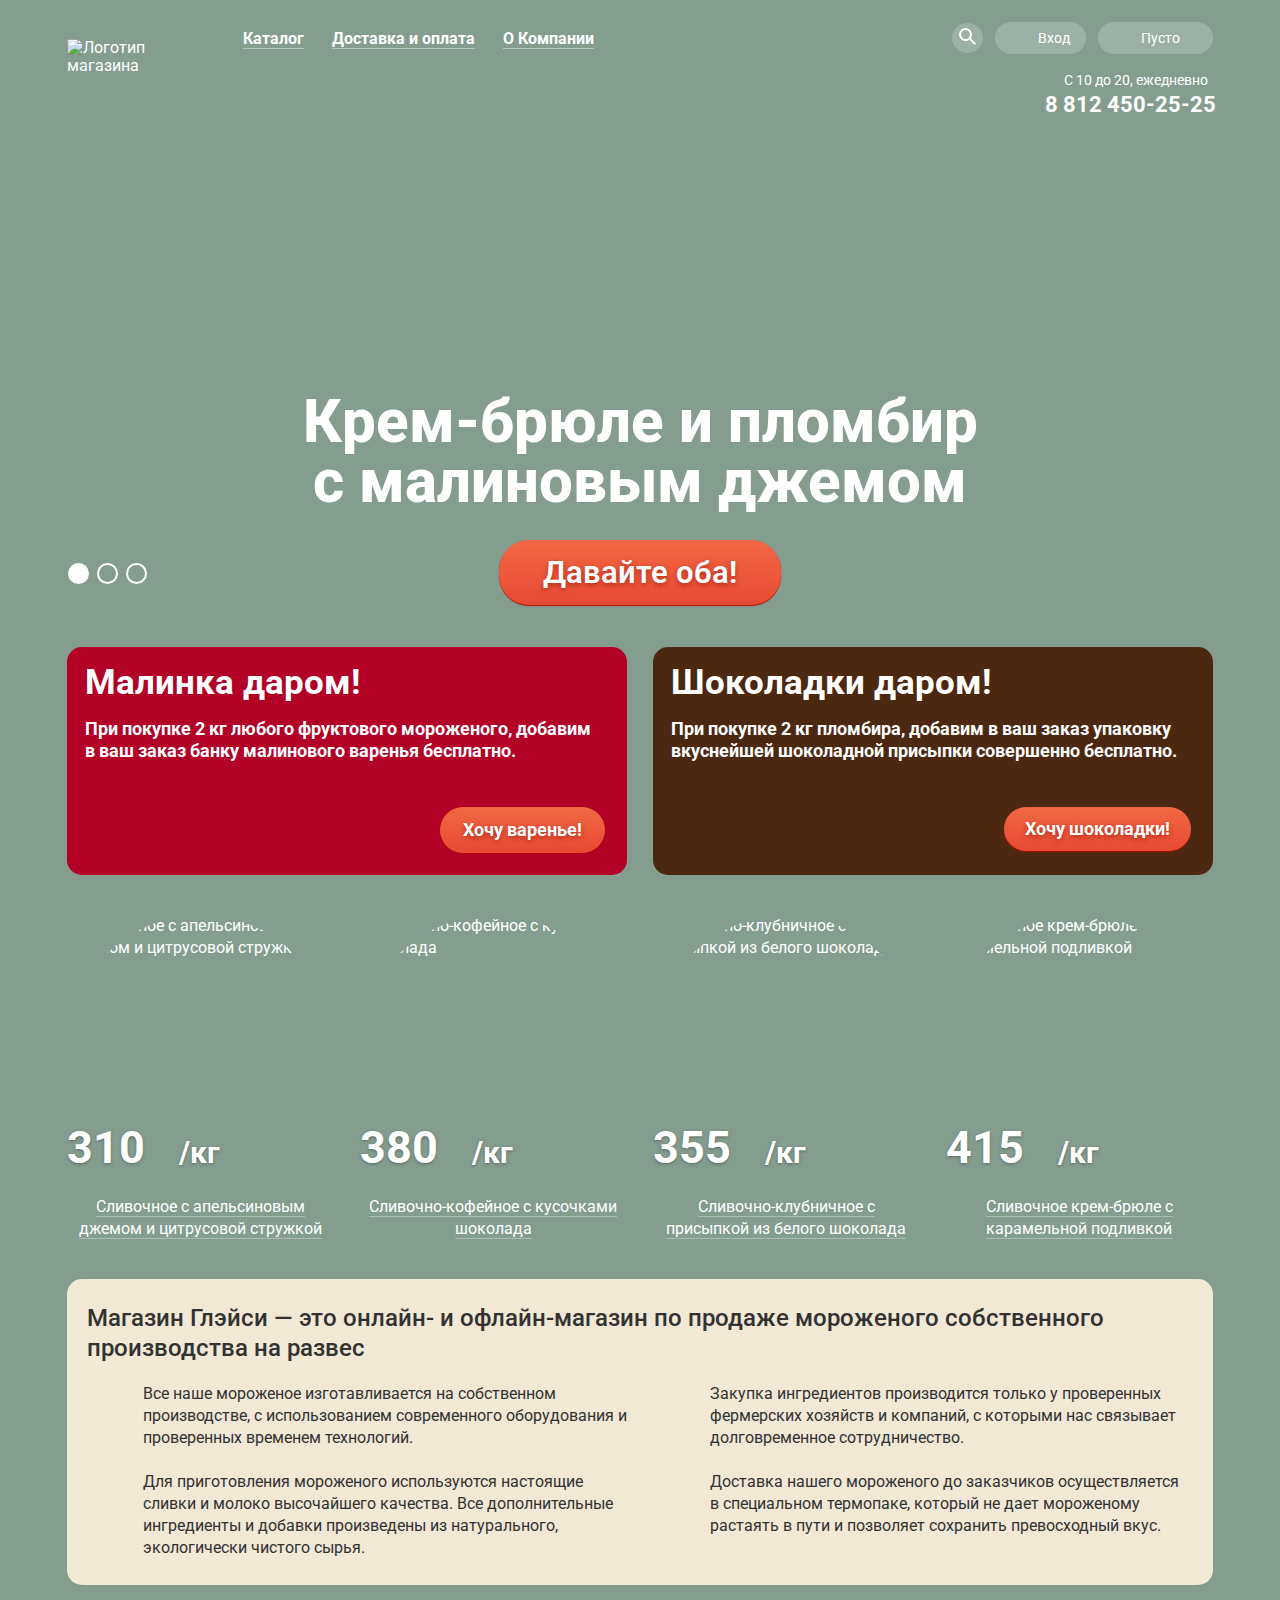
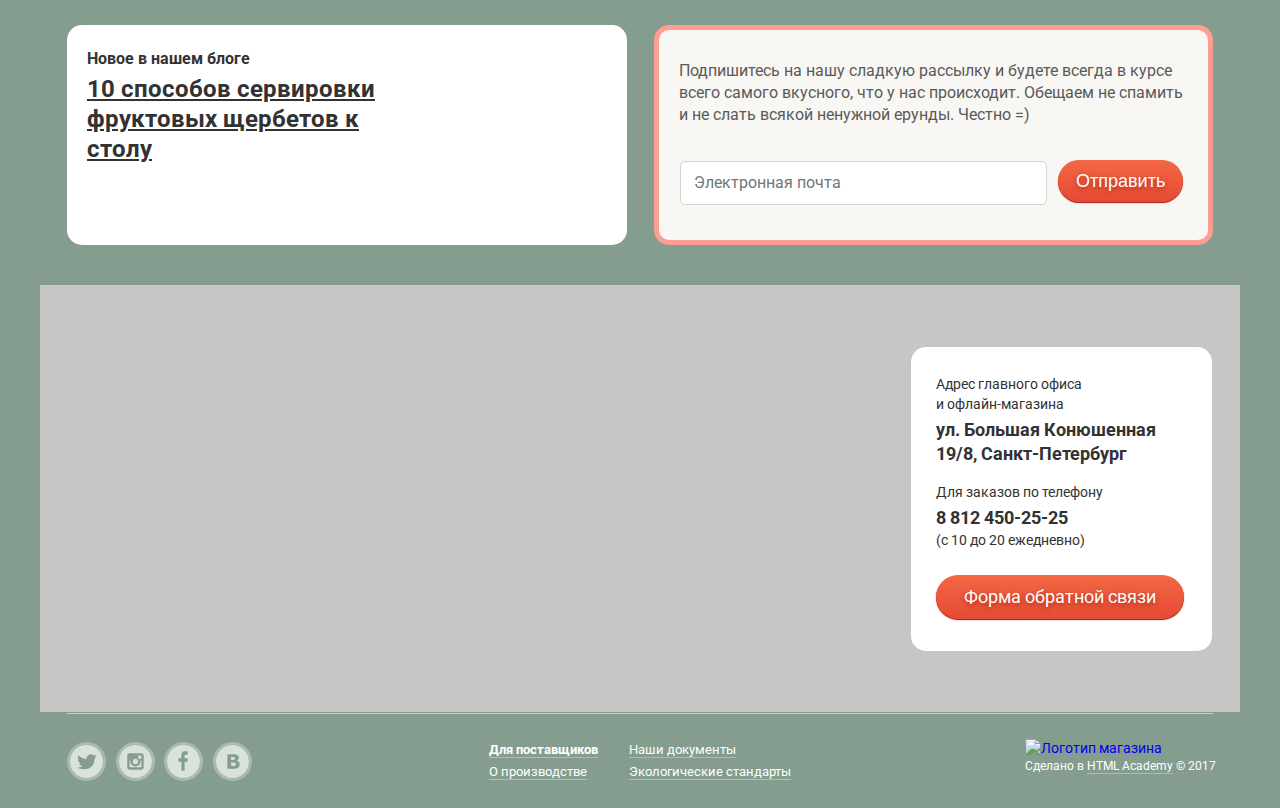
==== commit b1b61f51: "Б15" ====
--- a/index.html
+++ b/index.html
@@ -5,7 +5,7 @@
     <title>HTML Academy: Глейси</title>
     <link href="https://fonts.googleapis.com/css?family=Roboto:400,500,700&amp;subset=cyrillic" rel="stylesheet">
     <link rel="stylesheet" href="css/normalize.css">
-    <link rel="stylesheet" href="css/style.css">
+    <link rel="stylesheet" href="css/style.min.css">
   </head>
   <body>
     <input class="visible-hidden" type="radio" id="product-1" name="toggle" checked>
@@ -15,7 +15,7 @@
       <header class="main-header">
         <nav class="main-navigation">
           <a  class="main-header-logo" >
-            <img src="img/logo.svg" width="154" height="64" alt="Логотип магазина 'Глейси'">
+            <img src="img/logo.svg" width="154" height="64" alt="Логотип магазина "Глейси"">
           </a>
           <div class="navigation-container">
             <ul class="site-navigation">
@@ -235,8 +235,8 @@
         </section>
         <section class="map">
           <h2 class="visible-hidden">Как нас найти</h2>
-          <iframe src="https://www.google.com/maps/embed?pb=!1m18!1m12!1m3!1d1998.598942412403!2d30.320894616187918!3d59.938796869047835!2m3!1f0!2f0!3f0!3m2!1i1024!2i768!4f13.1!3m3!1m2!1s0x4696310fca5ba729%3A0xea9c53d4493c879f!2z0JHQvtC70YzRiNCw0Y8g0JrQvtC90Y7RiNC10L3QvdCw0Y8g0YPQuy4sIDE5LCDQodCw0L3QutGCLdCf0LXRgtC10YDQsdGD0YDQsywgMTkxMTg2!5e0!3m2!1sru!2sru!4v1511716025084" width="1200" height="430" frameborder="0" style="border:0" allowfullscreen></iframe>
-          <div class='map-legend'>
+          <iframe src="https://www.google.com/maps/embed?pb=!1m18!1m12!1m3!1d1998.598942412403!2d30.320894616187918!3d59.938796869047835!2m3!1f0!2f0!3f0!3m2!1i1024!2i768!4f13.1!3m3!1m2!1s0x4696310fca5ba729%3A0xea9c53d4493c879f!2z0JHQvtC70YzRiNCw0Y8g0JrQvtC90Y7RiNC10L3QvdCw0Y8g0YPQuy4sIDE5LCDQodCw0L3QutGCLdCf0LXRgtC10YDQsdGD0YDQsywgMTkxMTg2!5e0!3m2!1sru!2sru!4v1511716025084" width="1200" height="430" allowfullscreen></iframe>
+          <div class="map-legend">
             <p class="map-legend-address">
               Адрес главного офиса <br> и офлайн-магазина
               <strong>ул. Большая Конюшенная 19/8, Санкт-Петербург</strong>
@@ -287,7 +287,7 @@
         </div>
         <div class="footer-copyright">
           <a href="https://htmlacademy.ru/intensive/htmlcss" class="logo-href">
-            <img src="img/logo-footer.svg" width="108" height="39" alt="Логотип магазина 'Глейси'">
+            <img src="img/logo-footer.svg" width="108" height="39" alt="Логотип магазина "Глейси"">
           </a>
           <p>Сделано в <a class="copyright" href="https://htmlacademy.ru/intensive/htmlcss">HTML Academy</a> &copy; 2017</p>
         </div>
@@ -311,7 +311,7 @@
         <button class="modal-close" type="button">Закрыть</button>
       </section>
     </div>
-    <script src="js/script.js"></script>
+    <script src="js/script.min.js"></script>
 
   </body>
 </html>
--- a/css/style.min.css
+++ b/css/style.min.css
@@ -0,0 +1 @@
+@keyframes bounce{0%{transform:translateY(-2000px)}70%{transform:translateY(30px)}90%{transform:translateY(-10px)}to{transform:translateY(0)}}@keyframes shake{0%,to{transform:translateX(0)}10%,30%,50%,70%,90%{transform:translateX(-10px)}20%,40%,60%,80%{transform:translateX(10px)}}body{margin:0;padding:0;font-family:"Roboto","Arial",sans-serif;font-size:16px;line-height:22px;color:#fff}a{text-decoration:none}.visible-hidden{position:absolute;width:1px;height:1px;margin:-1px;border:0;padding:0;clip:rect(0 0 0 0);overflow:hidden}.site-wrapper{background-color:#849d8f;background-repeat:no-repeat;background-position:center top;transition:background-image .5s ease,background-color .5s ease}.catalog-page{background-image:linear-gradient(to bottom,#9cb0a5 1%,#849d8f 40%)}.site-wrapper::after,.site-wrapper::before{content:"";visibility:hidden}.site-wrapper::before{background-image:url(../img/index-second_slide.png)}.site-wrapper::after{background-image:url(../img/index-third-slide.png)}.main-header{width:1200px;min-width:940px;margin:0 auto}.main-navigation{display:flex;height:77px;font-size:16px;line-height:18px}.main-header-logo{align-self:flex-end;margin-right:10px;margin-left:27px;margin-bottom:2px;width:180px}.site-navigation,.subnavigation,.user-navigation{list-style:none}.navigation-container{width:100%;margin-bottom:6px;display:flex;justify-content:space-between}.catalog-navigation{margin-bottom:4px}.site-navigation{margin:0 0 -3px;padding:0;width:385px;display:flex;align-items:center}.navigation-item{padding-top:16px;padding-bottom:12px}.navigation-label{border-bottom:1px solid rgba(255,255,255,.4)}.navigation-item>a{padding:7px 14px;color:#fff;font-weight:700}.navigation-item>.active{background-color:#d07058;border-radius:15px}.active span{border-bottom:none}.navigation-item>a:focus,.navigation-item>a:hover{border:0;border-radius:20px;color:#333;background-color:#f7f6f3}.navigation-item>a:active{background-color:#eaeaea;box-shadow:inset 0 2px 1px 0 #696969}.catalog-item{position:relative}.catalog-item:hover .subnavigation,.fill-cart:hover .cart-content,.login:hover .login-form,.search-panel:hover .search-field{display:block}.subnavigation{position:absolute;top:45px;left:-6px;z-index:1;display:none;min-width:143px;margin:0;padding:0;border-radius:5px;background-color:#f8f7f4}.subnavigation a,.subnavigation p{display:block;font-size:14px;line-height:16px;color:#323232}.subnavigation p{margin:0;padding:10px 0 12px 19px;font-weight:700;border-bottom:1px solid #d1d0ce}.subnavigation a{padding:9px 0 6px 19px;font-weight:400;border:0}.subnavigation-item .active{color:#fff;background-color:#d07058}.subnavigation-item a:focus,.subnavigation-item a:hover{background-color:rgba(208,112,88,.2)}.subnavigation-item a:active{background-color:rgba(208,112,88,.5)}.subnavigation li:last-child{margin-bottom:8px}.user-navigation{display:flex;flex-wrap:wrap;align-items:center;margin:0;padding:0;width:310px}.user-navigation li:not(:last-child){margin-right:12px}.user-navigation>li:first-child{margin-left:22px}.cart-button,.login-button,.search-button{padding:8px 35px;border-radius:20px;font-size:14px;line-height:16px;color:#fff;background-color:rgba(255,255,255,.2)}.cart-button:focus,.cart-button:hover,.login-button:focus,.login-button:hover,.search-button:focus,.search-button:hover{color:#323232;background-color:#fff}.search-panel{position:relative;margin-bottom:3px;padding-top:16px;padding-bottom:12px}.search-panel a{padding:7px;border-radius:50%}.search-panel svg{position:relative;top:2px}.search-button{width:33px;height:33px}.search-field{position:absolute;right:0;top:47px;display:none;margin:0;padding:20px 15px;border-radius:5px;list-style:none;background-color:#f8f7f4}.search-field input{width:300px;padding:9px;border:1px solid #d3d3d3;border-radius:5px;font:inherit;background-color:#fff;color:#323232}.search-field input:hover{padding:8px;border:2px solid rgba(154,154,154,.52);color:#323232}.search-field input:focus{padding:8px;border:2px solid rgba(46,136,228,.52);сolor:#323232}.search-button:focus path,.search-button:hover path{fill:#000}.login{position:relative;padding-top:16px;padding-bottom:12px}.cart-button,.login-button{padding-right:16px;position:relative;padding-left:43px}.cart-button{padding-right:15px}.cart-button::before,.login-button::before{content:"";position:absolute;top:6px;left:15px;width:21px;height:21px}.login-button::before{background-image:url(../img/log-in.svg);background-repeat:no-repeat;background-position:0 0}.cart-button::before,.fill-cart .cart-button::before{background-image:url(../img/cart.svg);background-repeat:no-repeat;background-position:0 0}.empty-cart .cart-button{padding-right:33px}.fill-cart .cart-button::before{padding-top:16px;padding-bottom:12px;background-image:url(../img/cart-red.svg)}.login-button:focus::before,.login-button:hover::before{background-image:url(../img/log-in-black.svg)}.cart-button:focus::before,.cart-button:hover::before{background-image:url(../img/cart-black.svg)}.fill-cart>a{color:#323232;background-color:#fff}.fill-cart a:focus::before,.fill-cart a:hover::before{background-image:url(../img/cart-red.svg)}.login-form{position:absolute;right:-3px;top:45px;z-index:1;display:none;margin:0;padding:20px;border-radius:5px;list-style:none;background:#f8f7f4}.login-item{margin:0 0 20px;padding:0}.login-form input{width:212px;padding:12px;font:inherit;color:#323232;background-color:#fff;border:1px solid #d3d3d3;border-radius:5px}.login-form input:focus{border:2px solid rgba(46,136,228,.52);padding:11px;color:#323232}.login-form input:hover{border:2px solid rgba(154,154,154,.52);padding:11px;color:#323232}.login-form-forgot,.login-form-sin-up{display:block;font-size:13px;line-height:24px;color:#323232;text-decoration:underline;background:0 0}.contact-info a:active,.contact-info a:focus,.contact-info a:hover,.login-form-forgot:focus,.login-form-forgot:hover,.login-form-sin-up:active,.login-form-sin-up:focus .login-form-forgot:active,.login-form-sin-up:hover,.user-info a:active,.user-info a:focus,.user-info a:hover{color:#ffbc9e}.links-wrapper{display:flex;flex-direction:row-reverse;justify-content:space-between;align-items:flex-start}.links{margin:0 0 0 17px}.button.login{padding:10px 23px;border-radius:20px;font-size:18px;line-height:24px;font-weight:700}.cart{padding-top:16px;padding-bottom:12px}.fill-cart{position:relative}.cart-content{position:absolute;right:0;top:45px;z-index:1;display:none;margin:0;padding:10px 15px;width:510px;border-radius:5px;list-style:none;font-size:13px;line-height:16px;color:#323232;background-color:#f8f7f4}.cart-content>li{display:flex;flex-direction:column}.сart-table{margin:0;padding:0;width:520px;min-height:107px;list-style:none}.cart-item{position:relative;min-height:51px;font-size:13px;line-height:16px;align-items:center}.cart-item,.cart-item a{display:flex;color:#323232}.last-cart-item{padding-bottom:17px;border-bottom:1px solid #cacac7}.last-cart-item .cart-item-title{align-self:flex-end}.delete-cart-item{position:absolute;left:-2px;top:25px;width:9px;height:9px;font-size:0;background-color:transparent;border:0;cursor:pointer}.delete-cart-item::after,.delete-cart-item::before{content:"";position:absolute;top:0;left:0;width:14px;height:1px;background-color:#231f20}.delete-cart-item::before{transform:rotate(45deg)}.delete-cart-item::after{transform:rotate(-45deg)}.cart-cost span,.cart-item-img{margin-right:14px;margin-left:25px}.cart-item-title{display:block;width:217px}.cart-item-cost,.cart-item-title{margin-right:30px}.cart-item-cost b{font-size:13px;line-height:16px;color:#999;font-weight:500}.cart-cost{min-height:47px}.cart-cost span{margin-left:auto;font-size:15px;line-height:18px;color:#323232;font-weight:700}.cart-order-button{align-self:flex-end;padding:10px 15px;margin-bottom:10px;font-size:18px;line-height:24px;font-weight:700}.container{box-sizing:border-box;width:1200px;min-width:940px;margin:0 auto;padding:0 27px}.container h1{margin-top:2px;margin-bottom:25px;padding:0;font-size:35px;line-height:41px}.common-information{height:565px;margin-top:-8px}.user-info{display:flex;align-items:center;justify-content:space-between;margin:0;padding:0;font-size:14px;line-height:14px}.main-contacts a{font-size:22px;line-height:24px;font-weight:700;color:#fff}.no-breadcrumbs{justify-content:flex-end}.no-breadcrumbs .main-contacts{padding-top:4px}.has-breadcrumbs .main-contacts{margin-top:-3px;margin-right:-25px}.main-contacts p{margin:0;padding:0}.main-contacts p:first-of-type{margin-bottom:6px;padding-left:10px}.slider{width:1105px;margin:0 auto;position:relative;padding:275px 20px 0;text-align:center;color:#fff}.slider-list{margin:0;padding:0;list-style:none}.slide-title{width:700px;margin:0 auto 28px;font-size:60px;line-height:60px;font-weight:800}.slider-controls{position:absolute;bottom:20px;left:0;z-index:20;font-size:0}.slider-controls label{display:inline-block;width:17px;height:17px;margin-right:8px;vertical-align:top;background-color:transparent;border:2px solid #fff;border-radius:50%;cursor:pointer}.slide{display:none}.slider-controls label:hover{background-color:rgba(255,255,255,.4)}#product-1:checked~.site-wrapper #slide1,#product-2:checked~.site-wrapper #slide2,#product-3:checked~.site-wrapper #slide3{display:block}#product-1:checked~.site-wrapper label[for=product-1],#product-2:checked~.site-wrapper label[for=product-2],#product-3:checked~.site-wrapper label[for=product-3]{background-color:#fff}#product-1:checked~.site-wrapper{background-color:#849d8f;background-image:url(../img/index-first_slide.png)}#product-2:checked~.site-wrapper{background-color:#8996a6;background-image:url(../img/index-second_slide.png)}#product-3:checked~.site-wrapper{background-color:#9d8b84;background-image:url(../img/index-third-slide.png)}.slide-button{padding:12px 44px;font-weight:600;font-size:31px;line-height:41px}.button{display:inline-block;text-align:center;color:#fff;vertical-align:top;text-decoration:none;text-shadow:0 2px 5px rgba(160,32,11,.76);background-color:#f26843;background-image:linear-gradient(to bottom,#f26843 0,#e74a35 100%);border-radius:30px;box-shadow:0 1px 1px #ac1000;border:0;cursor:pointer}.button:focus,.button:hover{background-color:#ed705e;background-image:linear-gradient(90deg,#ed705e 0,#f58669 100%);box-shadow:0 2px 0 0 #ac1000}.button:active{background-color:#e74a35;background-image:linear-gradient(90deg,#e74a35 0,#f26843 100%);box-shadow:inset 0 2px 2px 0 #942718}.spetial-offer{padding:13px 0 0;display:flex;justify-content:space-between;font-weight:700}.spetial-offer>div{display:flex;flex-direction:column;width:560px;height:228px;border-radius:15px;font-size:18px;line-height:22px;color:#fff}.spetial-offer p{margin:0;padding:15px 25px 0 18px}.offer-lead{padding-top:16px;padding-bottom:13px;font-size:35px;line-height:41px}.spetial-offer-chocolate,.spetial-offer-raspberries{background-color:#b20026;background-image:url(../img/raspberries.jpg);background-position:50% 50%;background-repeat:no-repeat;background-size:cover}.spetial-offer-chocolate{background-color:#4d2811;background-image:url(../img/chocolate.jpg)}.spetial-offer .button{align-self:flex-end;margin-right:22px;margin-top:45px;padding:12px 23px}.spetial-offer .want-chocolate{padding:11px 21px}.hits{padding-top:40px;min-height:363px}.description a{color:#fff;border-bottom:1px solid #adbdb4}.description a:active,.description a:focus,.description a:hover{color:#ffbc9e;border-bottom-color:#ffbc9e}.advantages{min-height:256px;margin:0;padding:24px 20px;border-radius:15px;color:#323232;background-color:#f1e8d5;background-image:url(../img/vuffles.png);background-position:top left;background-repeat:repeat;background-size:auto}.advantages-lead{margin:0;padding:0;font-size:24px;line-height:30px;font-weight:500}.advantages-list{list-style:none}.useful-information{padding:0;margin:40px 0;height:220px;display:flex;justify-content:space-between}.news,.subscribe-form{width:560px;border-radius:15px}.subscribe-form{width:549px}.news{margin-right:auto;color:#323232;background-color:#fff;background-image:url(../img/news-bg.jpg);background-position:17% 39%;background-repeat:no-repeat;background-size:auto}.news h3{margin:23px 0 0 20px;font-size:16px;line-height:22px}.more-information{display:block;width:52%;margin-left:20px;margin-top:4px;font-size:24px;line-height:30px;color:#323232;font-weight:700;text-decoration:underline}.useful-information a:active,.useful-information a:focus,.useful-information a:hover{color:#e84d37;border-bottom-color:#f9cdc4}.subscribe-form{color:#323232;background-color:#f8f7f4;border:5px solid #fe9e90;border-image:url(../img/letter-bg.svg) 5 round round}.subscribe-form p{margin:30px 20px;color:#5a5a5a}.subscribe-form form{margin-left:21px;padding-top:5px}.subscribe-form input[type=email]{font:inherit;color:#323232;background-color:#fff;border:1px solid #d3d3d3;border-radius:5px;padding:10px 13px;width:339px}.subscribe-form input[type=email]:focus{border:2px solid rgba(46,136,228,.52);padding:9px 12px;color:#323232}.subscribe-form input[type=email]:hover{border:2px solid rgba(154,154,154,.52);padding:9px 12px;color:#323232}.subscribe-button{font-size:18px;line-height:24px;padding:9px 18px;margin-left:7px;margin-top:-1px}.map{height:427px;margin:0 -27px 1px;display:flex;justify-content:flex-end;align-items:center;position:relative;color:#323232;background-color:#c7c6c5;background-image:url(../img/map.jpg);background-position:50% 50%;background-repeat:no-repeat;background-size:cover}.map-legend{position:absolute;top:62px;right:28px;width:252px;padding-top:27px;padding-left:25px;padding-right:24px;border-radius:15px;font-size:14px;line-height:20px;background-color:#fff}.map-legend-address{margin:0;padding:0}.map-legend-contacts{margin:16px 0 0;padding:0}.map-legend strong{display:block;margin-top:4px;font-size:18px;line-height:24px}.callback-form-button{margin-top:25px;margin-bottom:32px;padding:10px 28px;font-size:18px;line-height:24px}.main-footer{width:1146px;margin:0 auto;padding:28px 0 27px;display:flex;justify-content:space-between;align-items:center;border-top:1px solid rgba(255,255,255,.5);font-size:14px;line-height:18px}.social-wrapper{width:185px;max-width:185px}.footer-social{margin:0;padding:0;display:flex;justify-content:space-between;list-style:none}.documents-wrapper{display:flex;width:345px;margin-top:-10px;font-size:13px;line-height:18px;list-style:none}.footer-documents{margin:0;padding:0;display:flex;flex-direction:column;list-style:none}.footer-documents li:first-of-type{margin-top:8px}.footer-documents li:last-of-type{padding-top:4px}.social-button{display:block;width:33px;height:33px;border:3px solid rgba(255,255,255,.3);border-radius:50%}.icon-path{fill:#fff;opacity:.7}.icon-path:focus,.icon-path:hover{opacity:1}.icon-path:active{fill:#fff}.copyright,.footer-documents a,.footer-social a{color:#fff}.copyright,.footer-documents a{border-bottom:1px solid #adbdb4}.copyright.active,.copyright:hover,.footer-documents a:active,.footer-documents a:focus .copyright:focus,.footer-documents a:hover{color:#ffbc9e;border-bottom-color:#ffbc9e}.social::before{content:"";position:absolute;top:10px;width:60px;height:60px;background-repeat:no-repeat;background-position:0 0}a.bold-href{font-weight:700}.left li:first-of-type::before{content:"";position:absolute;left:-22px;top:10px;width:15px;height:15px;background-image:url(../img/like.svg);background-repeat:no-repeat;background-position:0 0}.modal-callback input:focus,.modal-callback textarea:focus{border:2px solid #c7c6c5}.callback-submit{align-self:flex-end;padding:10px 25px}.modal-callback h2{margin:0 0 25px;padding:0;font-size:24px;line-height:28px;color:#323232}.breadcrumbs{margin:18px 0 0;padding:0;display:flex;list-style:none}.crumb{position:relative;padding-right:7px;font-size:14px;line-height:16px}.crumb,.crumb a{color:#fff}.filters{margin-bottom:39px}.filters fieldset{margin:0 15px 0 0;padding:0;border:0}.filters legend{margin-left:15px;margin-bottom:7px;font-size:14px;line-height:16px;color:#fff}.filters input{font-size:16px;line-height:18px;color:#fff}.filters-sorting{padding-right:25px;color:#fff;background-color:transparent;border:0;-webkit-appearance:none;-moz-appearance:none;appearance:none}.filters-sorting:focus,.filters-sorting:hover{color:#323232}.filters-sorting:focus+.icon-down path,.filters-sorting:hover+.icon-down path{fill:#323232}.filters-background{padding:7px 12px;background-color:rgba(255,255,255,.3);border-radius:25px}.select{position:relative;display:inline-block;vertical-align:top;padding:7px 8px 7px 15px}.icon-down{position:absolute;right:12px;top:12px;z-index:1;pointer-events:none;box-sizing:border-box}.price-controls,.price-controls label{display:inline-block;vertical-align:top}.price-controls{position:relative}.price-controls label{font-size:14px;line-height:16px;cursor:pointer}.price-controls input{width:55px;margin:0;font-size:14px;line-height:16px;background:0 0;border:0}.price-controls .max-price,.price-controls .min-price{width:60px;margin-right:6px;margin-top:-2px}.price-controls::after{content:"";position:absolute;top:45%;left:46%;width:7px;height:2px;background:#fff;transform:translate(-50%,-50%)}.ranges{position:relative;width:215px}.ranges .filters-background{width:195px;height:20px}.range-controls{position:absolute;bottom:17px;left:17px}.scale{width:175px;height:4px;background:rgba(255,255,255,.3);margin-left:5px}.bar{width:103px;height:4px;background:#fff;margin-left:25px}.range-toggle{position:absolute;top:-8px;width:4px;height:4px;background:#ababab;border:8px solid #fff;border-radius:50%;box-shadow:0 2px 1px 0 rgba(0,1,1,.2);cursor:pointer}.range-toggle-min{left:17px}.range-toggle-max{right:43px}.range-toggle:hover{width:6px;height:6px;cursor:pointer}.filters-background ul{padding:0;margin:0;list-style:none}.filter-option{display:inline-block;vertical-align:top;padding-left:33px;padding-right:14px}.filter-option label{position:relative;display:block;cursor:pointer;user-select:none}.radio-filter+label::before{content:"";position:absolute;left:-33px;top:0;width:16px;height:16px;border:3px solid rgba(255,255,255,.7);border-radius:50%}.radio-filter:focus+label::before,.radio-filter:hover+label::before{border-color:#fff}.radio-filter:checked+label::after{content:"";position:absolute;top:7px;left:-26px;width:8px;height:8px;background-color:rgba(255,255,255,.7);border-radius:50%}.radio-filter:checked:focus+label::after,.radio-filter:checked:hover+label::after{background-color:#fff}.fillers{margin-right:15px}.fillers .filters-background{padding-right:0}.checklist{padding-right:18px;padding-left:33px}.checklist input,.filter-option input{display:none}.checkbox-filter+label::before{content:"";position:absolute;left:-32px;top:0;width:16px;height:16px;border:2px solid rgba(255,255,255,.7);border-radius:3px}.checkbox-filter:hover+label::before{border-color:#fff}.checkbox-filter:checked+label::after{content:"";position:absolute;top:-2px;left:-33px;width:24px;height:24px;background-image:url(../img/checkbox-on.svg);background-repeat:no-repeat;background-position:0 0;opacity:.8}.checkbox-filter:checked:focus+label::after,.checkbox-filter:checked:hover+label::after{opacity:1}.filters-submit{align-self:flex-end;padding:8px 28px;border:2px solid #fff;border-radius:25px;color:#fff;background-color:rgba(255,255,255,.2);cursor:pointer}.filters-submit:focus,.filters-submit:hover{color:#323232;background-color:#fff}.filters-submit:active{padding:10px 30px;color:#323232;background-color:#eaeaea;border:0;box-shadow:inset 0 2px 1px 0 #696969}.pagination-list{padding:0 0 31px;margin:0 -15px 0 0;height:56px;display:flex;justify-content:flex-end;align-items:flex-end;list-style:none}.pagination-item a{padding:3px 8px;border-radius:50%;font-size:16px;line-height:18px;color:#fff}.active a{color:#323232;background-color:#fff}.pagination-item a:focus,.pagination-item a:hover{background-color:rgba(255,255,255,.4)}.pagination-item{margin-right:5px}.pagination-item:last-of-type{margin-left:4px}.prev_page svg{transform:rotate(180deg)}.disabled:focus,.disabled:hover{background:0 0}.advantages-list{margin:0;padding:0;display:flex;flex-wrap:wrap;justify-content:space-around}.advantages-list li{position:relative;width:50%;margin-bottom:2px}.advantages-list p{margin:20px 0 0;padding-left:56px;padding-right:10px}.fourth p,.second p{padding-left:70px}.advantages-list li::before,.value::after{position:absolute;background-repeat:no-repeat;background-position:0 0}.advantages-list li::before{content:"";top:8px;left:0;width:60px;height:60px}.advantages-list .first::before{background-image:url(../img/ice-cream.svg)}.advantages-list .second::before{left:12px;background-image:url(../img/cow.svg)}.advantages-list .third::before{background-image:url(../img/eco.svg)}.advantages-list .fourth::before{left:12px;background-image:url(../img/thermometer.svg)}.left{position:relative;margin-left:23px;margin-right:31px}.footer-copyright{width:215px;margin-right:-27px;margin-top:-10px}.footer-copyright p{margin:0;padding:0;font-size:12px;line-height:18px}.main-contacts{width:215px;height:100%;margin-right:-25px;text-align:center}.filters-first-row,.filters-second-row{display:flex}.filters-first-row{margin-bottom:15px}.sotring{margin-right:17px}.ranges .legend{margin-left:11px;margin-bottom:5px}.ranges .filters-background{padding:8px 12px}.fat-level .legend{margin-left:14px}.fat-level .filters-background{padding-right:0}.catalog{display:flex;flex-wrap:wrap;justify-content:space-between;margin:0;padding:0;list-style:none}.ice-cream-list,.ice-cream-list .ice-cream-img{margin-bottom:12px}.ice-cream-card{position:relative;width:267px;min-height:324px;margin-bottom:38px;display:flex;justify-content:flex-end;flex-direction:column}.ice-cream-img{width:267px;height:267px;margin-bottom:14px;border-radius:50%;z-index:9}.price{position:absolute;margin:0;bottom:66px;font-size:45px;font-weight:700;text-shadow:0 1px 3px rgba(49,50,53,.5);z-index:9}.price,.value,.weight{line-height:45px}.value{margin:0;padding-right:35px;font-size:45px;font-weight:700}.value::after{content:url(../img/rub.svg);top:4px;right:40px;width:31px;height:36px}.weight{margin-left:-12px;font-size:30px;text-shadow:0 1px 3px rgba(49,50,53,.5)}.description{margin:0;min-height:45px;padding-left:6px;padding-right:7px;text-align:center;z-index:9}.fast-view{position:absolute;bottom:-55px;left:30px;display:none;padding:10px 20px;font-size:18px;line-height:24px;font-weight:700;text-align:center;color:#fff;cursor:pointer}.ice-cream-card::after{position:absolute;content:"";left:-13px;top:-8px;width:293px;height:405px;border-radius:5px}.best-offers::before{content:"";position:absolute;top:0;z-index:15;width:60px;height:60px;background-image:url(../img/hit.svg);background-position:0 0}.ice-cream-card:focus>.fast-view,.ice-cream-card:hover>.fast-view{display:block;z-index:10}.ice-cream-card:focus::after,.ice-cream-card:hover::after{background-color:rgba(248,247,244,.2);box-shadow:0 20px 20px 0 rgba(0,0,0,.4);z-index:7}.ice-cream-card:focus,.ice-cream-card:hover{z-index:10}.modal{position:fixed;display:none;color:#323232;background-color:#f8f7f4}.modal-callback{top:340px;left:50%;margin-left:-235px;width:425px;padding:25px;border-radius:15px}.modal-close{position:absolute;top:20px;right:20px;width:18px;height:20px;font-size:0;background-color:transparent;border:0;cursor:pointer}.modal-close::after,.modal-close::before{content:"";position:absolute;top:8px;width:18px;height:3px;background-color:#231f20}.modal-close::before{transform:rotate(45deg)}.modal-close::after{transform:rotate(-45deg)}.callback{display:flex;flex-direction:column}.callback-item{margin:0 0 20px;padding:0}.modal-callback input,.modal-callback textarea{padding:9px;font:inherit;color:#323232;background-color:#fff;border:1px solid #d3d3d3;border-radius:5px}.modal-callback input:focus,.modal-callback textarea:focus{border:2px solid rgba(46,136,228,.52);padding:8px;color:#323232}.modal-callback input:hover,.modal-callback textarea:hover{border:2px solid rgba(154,154,154,.52);padding:8px;color:#323232}.modal-callback input[type=email],.modal-callback input[type=text]{width:265px}.modal-callback textarea{margin-bottom:25px;width:406px;resize:none}.button.callback-submit{align-self:flex-end;padding:10px 25px}.modal-mask{position:fixed;top:0;left:0;z-index:30;display:none;width:100%;height:100%;background-color:rgba(0,0,0,.4)}.show-modal{display:block;animation:bounce .6s}.error-modal{animation:shake .6s}.visible{display:block}iframe{border:0}
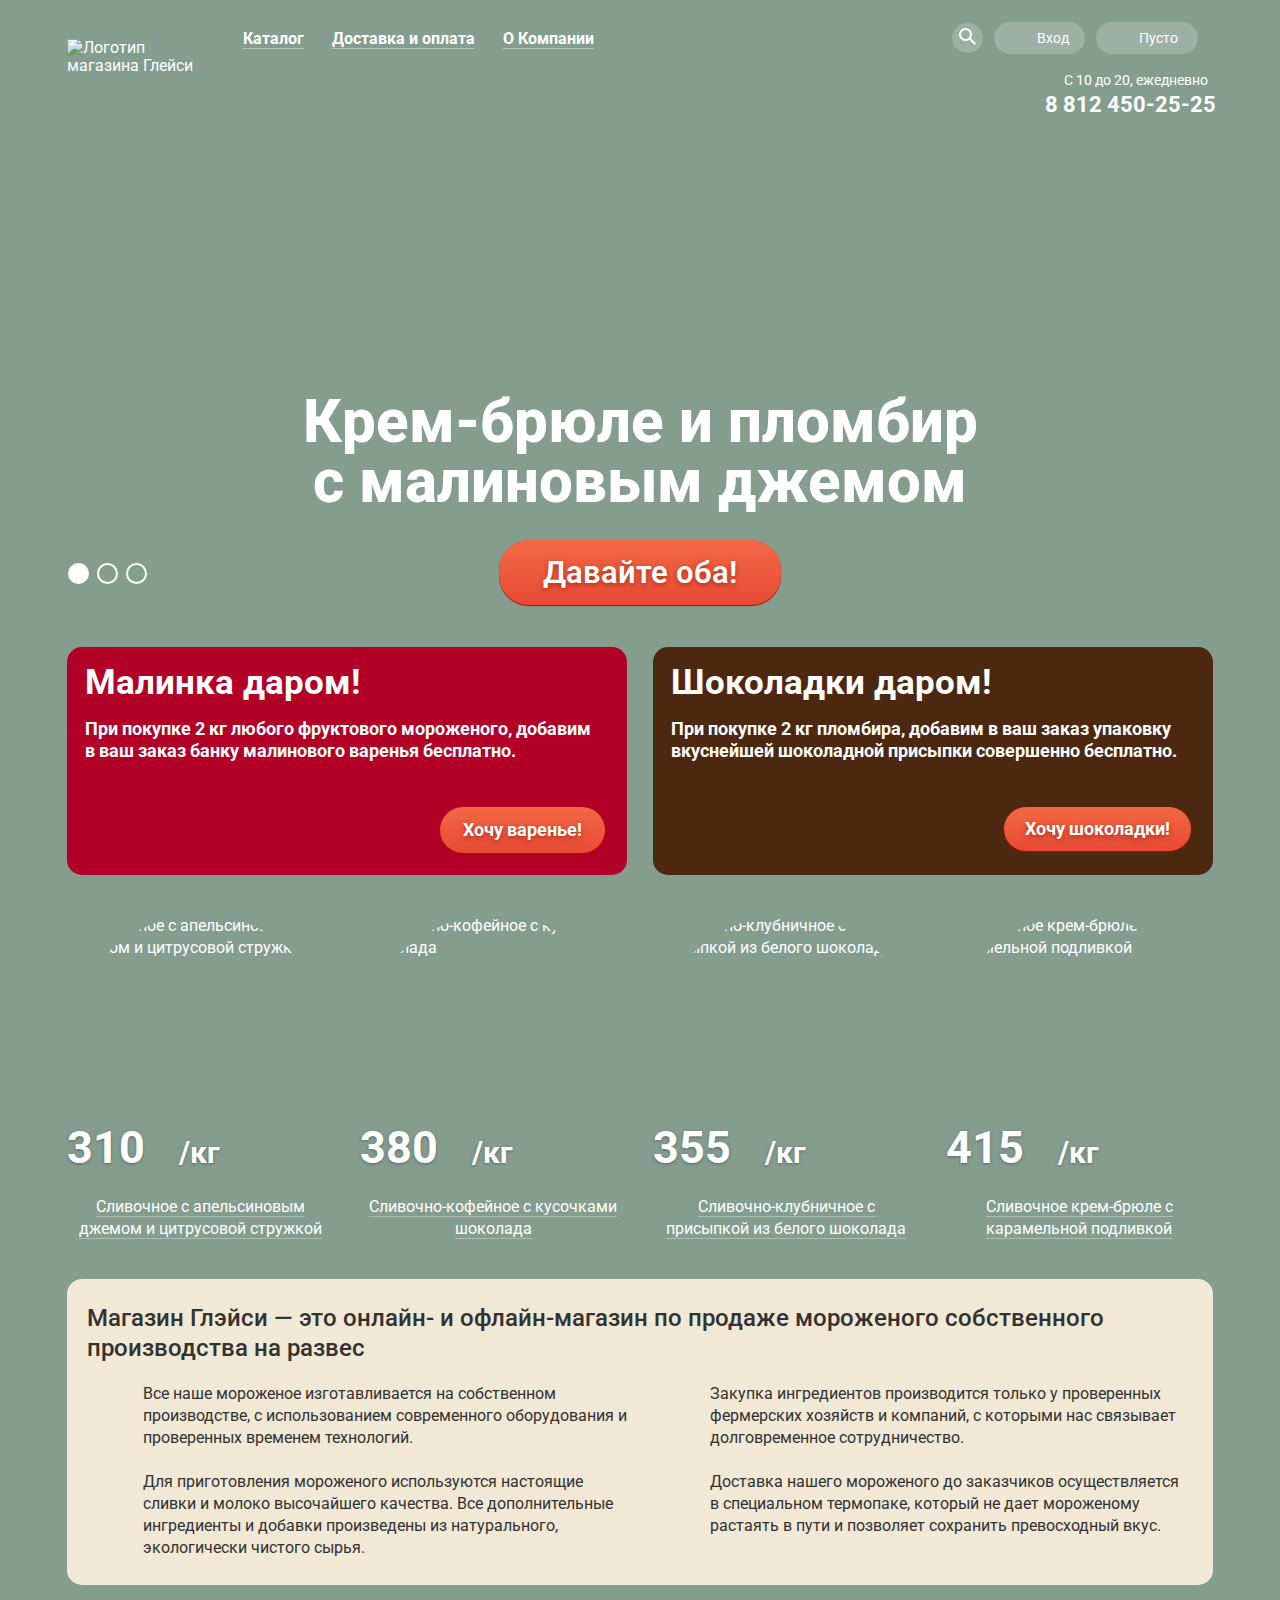
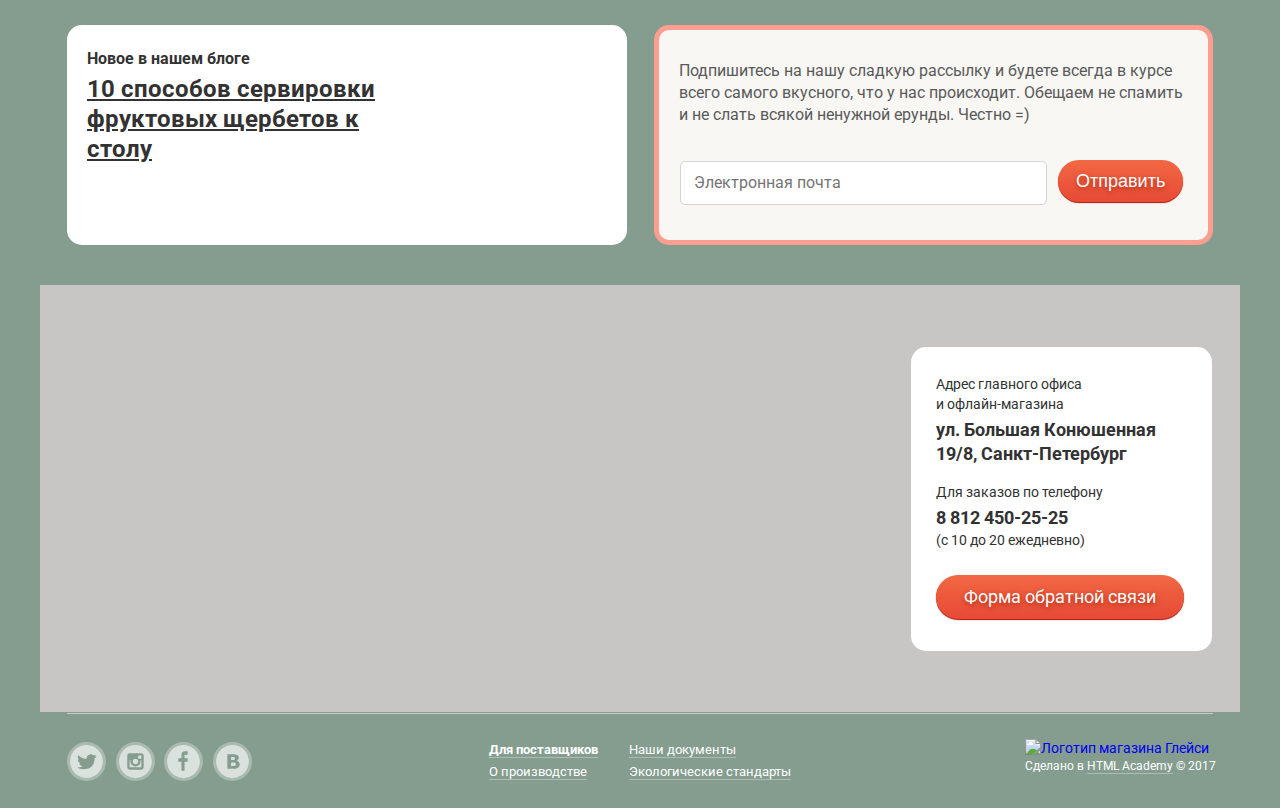
==== commit 08539e4e: "последнее" ====
--- a/index.html
+++ b/index.html
@@ -15,7 +15,7 @@
       <header class="main-header">
         <nav class="main-navigation">
           <a  class="main-header-logo" >
-            <img src="img/logo.svg" width="154" height="64" alt="Логотип магазина "Глейси"">
+            <img src="img/logo.svg" width="154" height="64" alt="Логотип магазина Глейси">
           </a>
           <div class="navigation-container">
             <ul class="site-navigation">
@@ -287,7 +287,7 @@
         </div>
         <div class="footer-copyright">
           <a href="https://htmlacademy.ru/intensive/htmlcss" class="logo-href">
-            <img src="img/logo-footer.svg" width="108" height="39" alt="Логотип магазина "Глейси"">
+            <img src="img/logo-footer.svg" width="108" height="39" alt="Логотип магазина Глейси">
           </a>
           <p>Сделано в <a class="copyright" href="https://htmlacademy.ru/intensive/htmlcss">HTML Academy</a> &copy; 2017</p>
         </div>
--- a/css/style.min.css
+++ b/css/style.min.css
@@ -1 +1 @@
-@keyframes bounce{0%{transform:translateY(-2000px)}70%{transform:translateY(30px)}90%{transform:translateY(-10px)}to{transform:translateY(0)}}@keyframes shake{0%,to{transform:translateX(0)}10%,30%,50%,70%,90%{transform:translateX(-10px)}20%,40%,60%,80%{transform:translateX(10px)}}body{margin:0;padding:0;font-family:"Roboto","Arial",sans-serif;font-size:16px;line-height:22px;color:#fff}a{text-decoration:none}.visible-hidden{position:absolute;width:1px;height:1px;margin:-1px;border:0;padding:0;clip:rect(0 0 0 0);overflow:hidden}.site-wrapper{background-color:#849d8f;background-repeat:no-repeat;background-position:center top;transition:background-image .5s ease,background-color .5s ease}.catalog-page{background-image:linear-gradient(to bottom,#9cb0a5 1%,#849d8f 40%)}.site-wrapper::after,.site-wrapper::before{content:"";visibility:hidden}.site-wrapper::before{background-image:url(../img/index-second_slide.png)}.site-wrapper::after{background-image:url(../img/index-third-slide.png)}.main-header{width:1200px;min-width:940px;margin:0 auto}.main-navigation{display:flex;height:77px;font-size:16px;line-height:18px}.main-header-logo{align-self:flex-end;margin-right:10px;margin-left:27px;margin-bottom:2px;width:180px}.site-navigation,.subnavigation,.user-navigation{list-style:none}.navigation-container{width:100%;margin-bottom:6px;display:flex;justify-content:space-between}.catalog-navigation{margin-bottom:4px}.site-navigation{margin:0 0 -3px;padding:0;width:385px;display:flex;align-items:center}.navigation-item{padding-top:16px;padding-bottom:12px}.navigation-label{border-bottom:1px solid rgba(255,255,255,.4)}.navigation-item>a{padding:7px 14px;color:#fff;font-weight:700}.navigation-item>.active{background-color:#d07058;border-radius:15px}.active span{border-bottom:none}.navigation-item>a:focus,.navigation-item>a:hover{border:0;border-radius:20px;color:#333;background-color:#f7f6f3}.navigation-item>a:active{background-color:#eaeaea;box-shadow:inset 0 2px 1px 0 #696969}.catalog-item{position:relative}.catalog-item:hover .subnavigation,.fill-cart:hover .cart-content,.login:hover .login-form,.search-panel:hover .search-field{display:block}.subnavigation{position:absolute;top:45px;left:-6px;z-index:1;display:none;min-width:143px;margin:0;padding:0;border-radius:5px;background-color:#f8f7f4}.subnavigation a,.subnavigation p{display:block;font-size:14px;line-height:16px;color:#323232}.subnavigation p{margin:0;padding:10px 0 12px 19px;font-weight:700;border-bottom:1px solid #d1d0ce}.subnavigation a{padding:9px 0 6px 19px;font-weight:400;border:0}.subnavigation-item .active{color:#fff;background-color:#d07058}.subnavigation-item a:focus,.subnavigation-item a:hover{background-color:rgba(208,112,88,.2)}.subnavigation-item a:active{background-color:rgba(208,112,88,.5)}.subnavigation li:last-child{margin-bottom:8px}.user-navigation{display:flex;flex-wrap:wrap;align-items:center;margin:0;padding:0;width:310px}.user-navigation li:not(:last-child){margin-right:12px}.user-navigation>li:first-child{margin-left:22px}.cart-button,.login-button,.search-button{padding:8px 35px;border-radius:20px;font-size:14px;line-height:16px;color:#fff;background-color:rgba(255,255,255,.2)}.cart-button:focus,.cart-button:hover,.login-button:focus,.login-button:hover,.search-button:focus,.search-button:hover{color:#323232;background-color:#fff}.search-panel{position:relative;margin-bottom:3px;padding-top:16px;padding-bottom:12px}.search-panel a{padding:7px;border-radius:50%}.search-panel svg{position:relative;top:2px}.search-button{width:33px;height:33px}.search-field{position:absolute;right:0;top:47px;display:none;margin:0;padding:20px 15px;border-radius:5px;list-style:none;background-color:#f8f7f4}.search-field input{width:300px;padding:9px;border:1px solid #d3d3d3;border-radius:5px;font:inherit;background-color:#fff;color:#323232}.search-field input:hover{padding:8px;border:2px solid rgba(154,154,154,.52);color:#323232}.search-field input:focus{padding:8px;border:2px solid rgba(46,136,228,.52);сolor:#323232}.search-button:focus path,.search-button:hover path{fill:#000}.login{position:relative;padding-top:16px;padding-bottom:12px}.cart-button,.login-button{padding-right:16px;position:relative;padding-left:43px}.cart-button{padding-right:15px}.cart-button::before,.login-button::before{content:"";position:absolute;top:6px;left:15px;width:21px;height:21px}.login-button::before{background-image:url(../img/log-in.svg);background-repeat:no-repeat;background-position:0 0}.cart-button::before,.fill-cart .cart-button::before{background-image:url(../img/cart.svg);background-repeat:no-repeat;background-position:0 0}.empty-cart .cart-button{padding-right:33px}.fill-cart .cart-button::before{padding-top:16px;padding-bottom:12px;background-image:url(../img/cart-red.svg)}.login-button:focus::before,.login-button:hover::before{background-image:url(../img/log-in-black.svg)}.cart-button:focus::before,.cart-button:hover::before{background-image:url(../img/cart-black.svg)}.fill-cart>a{color:#323232;background-color:#fff}.fill-cart a:focus::before,.fill-cart a:hover::before{background-image:url(../img/cart-red.svg)}.login-form{position:absolute;right:-3px;top:45px;z-index:1;display:none;margin:0;padding:20px;border-radius:5px;list-style:none;background:#f8f7f4}.login-item{margin:0 0 20px;padding:0}.login-form input{width:212px;padding:12px;font:inherit;color:#323232;background-color:#fff;border:1px solid #d3d3d3;border-radius:5px}.login-form input:focus{border:2px solid rgba(46,136,228,.52);padding:11px;color:#323232}.login-form input:hover{border:2px solid rgba(154,154,154,.52);padding:11px;color:#323232}.login-form-forgot,.login-form-sin-up{display:block;font-size:13px;line-height:24px;color:#323232;text-decoration:underline;background:0 0}.contact-info a:active,.contact-info a:focus,.contact-info a:hover,.login-form-forgot:focus,.login-form-forgot:hover,.login-form-sin-up:active,.login-form-sin-up:focus .login-form-forgot:active,.login-form-sin-up:hover,.user-info a:active,.user-info a:focus,.user-info a:hover{color:#ffbc9e}.links-wrapper{display:flex;flex-direction:row-reverse;justify-content:space-between;align-items:flex-start}.links{margin:0 0 0 17px}.button.login{padding:10px 23px;border-radius:20px;font-size:18px;line-height:24px;font-weight:700}.cart{padding-top:16px;padding-bottom:12px}.fill-cart{position:relative}.cart-content{position:absolute;right:0;top:45px;z-index:1;display:none;margin:0;padding:10px 15px;width:510px;border-radius:5px;list-style:none;font-size:13px;line-height:16px;color:#323232;background-color:#f8f7f4}.cart-content>li{display:flex;flex-direction:column}.сart-table{margin:0;padding:0;width:520px;min-height:107px;list-style:none}.cart-item{position:relative;min-height:51px;font-size:13px;line-height:16px;align-items:center}.cart-item,.cart-item a{display:flex;color:#323232}.last-cart-item{padding-bottom:17px;border-bottom:1px solid #cacac7}.last-cart-item .cart-item-title{align-self:flex-end}.delete-cart-item{position:absolute;left:-2px;top:25px;width:9px;height:9px;font-size:0;background-color:transparent;border:0;cursor:pointer}.delete-cart-item::after,.delete-cart-item::before{content:"";position:absolute;top:0;left:0;width:14px;height:1px;background-color:#231f20}.delete-cart-item::before{transform:rotate(45deg)}.delete-cart-item::after{transform:rotate(-45deg)}.cart-cost span,.cart-item-img{margin-right:14px;margin-left:25px}.cart-item-title{display:block;width:217px}.cart-item-cost,.cart-item-title{margin-right:30px}.cart-item-cost b{font-size:13px;line-height:16px;color:#999;font-weight:500}.cart-cost{min-height:47px}.cart-cost span{margin-left:auto;font-size:15px;line-height:18px;color:#323232;font-weight:700}.cart-order-button{align-self:flex-end;padding:10px 15px;margin-bottom:10px;font-size:18px;line-height:24px;font-weight:700}.container{box-sizing:border-box;width:1200px;min-width:940px;margin:0 auto;padding:0 27px}.container h1{margin-top:2px;margin-bottom:25px;padding:0;font-size:35px;line-height:41px}.common-information{height:565px;margin-top:-8px}.user-info{display:flex;align-items:center;justify-content:space-between;margin:0;padding:0;font-size:14px;line-height:14px}.main-contacts a{font-size:22px;line-height:24px;font-weight:700;color:#fff}.no-breadcrumbs{justify-content:flex-end}.no-breadcrumbs .main-contacts{padding-top:4px}.has-breadcrumbs .main-contacts{margin-top:-3px;margin-right:-25px}.main-contacts p{margin:0;padding:0}.main-contacts p:first-of-type{margin-bottom:6px;padding-left:10px}.slider{width:1105px;margin:0 auto;position:relative;padding:275px 20px 0;text-align:center;color:#fff}.slider-list{margin:0;padding:0;list-style:none}.slide-title{width:700px;margin:0 auto 28px;font-size:60px;line-height:60px;font-weight:800}.slider-controls{position:absolute;bottom:20px;left:0;z-index:20;font-size:0}.slider-controls label{display:inline-block;width:17px;height:17px;margin-right:8px;vertical-align:top;background-color:transparent;border:2px solid #fff;border-radius:50%;cursor:pointer}.slide{display:none}.slider-controls label:hover{background-color:rgba(255,255,255,.4)}#product-1:checked~.site-wrapper #slide1,#product-2:checked~.site-wrapper #slide2,#product-3:checked~.site-wrapper #slide3{display:block}#product-1:checked~.site-wrapper label[for=product-1],#product-2:checked~.site-wrapper label[for=product-2],#product-3:checked~.site-wrapper label[for=product-3]{background-color:#fff}#product-1:checked~.site-wrapper{background-color:#849d8f;background-image:url(../img/index-first_slide.png)}#product-2:checked~.site-wrapper{background-color:#8996a6;background-image:url(../img/index-second_slide.png)}#product-3:checked~.site-wrapper{background-color:#9d8b84;background-image:url(../img/index-third-slide.png)}.slide-button{padding:12px 44px;font-weight:600;font-size:31px;line-height:41px}.button{display:inline-block;text-align:center;color:#fff;vertical-align:top;text-decoration:none;text-shadow:0 2px 5px rgba(160,32,11,.76);background-color:#f26843;background-image:linear-gradient(to bottom,#f26843 0,#e74a35 100%);border-radius:30px;box-shadow:0 1px 1px #ac1000;border:0;cursor:pointer}.button:focus,.button:hover{background-color:#ed705e;background-image:linear-gradient(90deg,#ed705e 0,#f58669 100%);box-shadow:0 2px 0 0 #ac1000}.button:active{background-color:#e74a35;background-image:linear-gradient(90deg,#e74a35 0,#f26843 100%);box-shadow:inset 0 2px 2px 0 #942718}.spetial-offer{padding:13px 0 0;display:flex;justify-content:space-between;font-weight:700}.spetial-offer>div{display:flex;flex-direction:column;width:560px;height:228px;border-radius:15px;font-size:18px;line-height:22px;color:#fff}.spetial-offer p{margin:0;padding:15px 25px 0 18px}.offer-lead{padding-top:16px;padding-bottom:13px;font-size:35px;line-height:41px}.spetial-offer-chocolate,.spetial-offer-raspberries{background-color:#b20026;background-image:url(../img/raspberries.jpg);background-position:50% 50%;background-repeat:no-repeat;background-size:cover}.spetial-offer-chocolate{background-color:#4d2811;background-image:url(../img/chocolate.jpg)}.spetial-offer .button{align-self:flex-end;margin-right:22px;margin-top:45px;padding:12px 23px}.spetial-offer .want-chocolate{padding:11px 21px}.hits{padding-top:40px;min-height:363px}.description a{color:#fff;border-bottom:1px solid #adbdb4}.description a:active,.description a:focus,.description a:hover{color:#ffbc9e;border-bottom-color:#ffbc9e}.advantages{min-height:256px;margin:0;padding:24px 20px;border-radius:15px;color:#323232;background-color:#f1e8d5;background-image:url(../img/vuffles.png);background-position:top left;background-repeat:repeat;background-size:auto}.advantages-lead{margin:0;padding:0;font-size:24px;line-height:30px;font-weight:500}.advantages-list{list-style:none}.useful-information{padding:0;margin:40px 0;height:220px;display:flex;justify-content:space-between}.news,.subscribe-form{width:560px;border-radius:15px}.subscribe-form{width:549px}.news{margin-right:auto;color:#323232;background-color:#fff;background-image:url(../img/news-bg.jpg);background-position:17% 39%;background-repeat:no-repeat;background-size:auto}.news h3{margin:23px 0 0 20px;font-size:16px;line-height:22px}.more-information{display:block;width:52%;margin-left:20px;margin-top:4px;font-size:24px;line-height:30px;color:#323232;font-weight:700;text-decoration:underline}.useful-information a:active,.useful-information a:focus,.useful-information a:hover{color:#e84d37;border-bottom-color:#f9cdc4}.subscribe-form{color:#323232;background-color:#f8f7f4;border:5px solid #fe9e90;border-image:url(../img/letter-bg.svg) 5 round round}.subscribe-form p{margin:30px 20px;color:#5a5a5a}.subscribe-form form{margin-left:21px;padding-top:5px}.subscribe-form input[type=email]{font:inherit;color:#323232;background-color:#fff;border:1px solid #d3d3d3;border-radius:5px;padding:10px 13px;width:339px}.subscribe-form input[type=email]:focus{border:2px solid rgba(46,136,228,.52);padding:9px 12px;color:#323232}.subscribe-form input[type=email]:hover{border:2px solid rgba(154,154,154,.52);padding:9px 12px;color:#323232}.subscribe-button{font-size:18px;line-height:24px;padding:9px 18px;margin-left:7px;margin-top:-1px}.map{height:427px;margin:0 -27px 1px;display:flex;justify-content:flex-end;align-items:center;position:relative;color:#323232;background-color:#c7c6c5;background-image:url(../img/map.jpg);background-position:50% 50%;background-repeat:no-repeat;background-size:cover}.map-legend{position:absolute;top:62px;right:28px;width:252px;padding-top:27px;padding-left:25px;padding-right:24px;border-radius:15px;font-size:14px;line-height:20px;background-color:#fff}.map-legend-address{margin:0;padding:0}.map-legend-contacts{margin:16px 0 0;padding:0}.map-legend strong{display:block;margin-top:4px;font-size:18px;line-height:24px}.callback-form-button{margin-top:25px;margin-bottom:32px;padding:10px 28px;font-size:18px;line-height:24px}.main-footer{width:1146px;margin:0 auto;padding:28px 0 27px;display:flex;justify-content:space-between;align-items:center;border-top:1px solid rgba(255,255,255,.5);font-size:14px;line-height:18px}.social-wrapper{width:185px;max-width:185px}.footer-social{margin:0;padding:0;display:flex;justify-content:space-between;list-style:none}.documents-wrapper{display:flex;width:345px;margin-top:-10px;font-size:13px;line-height:18px;list-style:none}.footer-documents{margin:0;padding:0;display:flex;flex-direction:column;list-style:none}.footer-documents li:first-of-type{margin-top:8px}.footer-documents li:last-of-type{padding-top:4px}.social-button{display:block;width:33px;height:33px;border:3px solid rgba(255,255,255,.3);border-radius:50%}.icon-path{fill:#fff;opacity:.7}.icon-path:focus,.icon-path:hover{opacity:1}.icon-path:active{fill:#fff}.copyright,.footer-documents a,.footer-social a{color:#fff}.copyright,.footer-documents a{border-bottom:1px solid #adbdb4}.copyright.active,.copyright:hover,.footer-documents a:active,.footer-documents a:focus .copyright:focus,.footer-documents a:hover{color:#ffbc9e;border-bottom-color:#ffbc9e}.social::before{content:"";position:absolute;top:10px;width:60px;height:60px;background-repeat:no-repeat;background-position:0 0}a.bold-href{font-weight:700}.left li:first-of-type::before{content:"";position:absolute;left:-22px;top:10px;width:15px;height:15px;background-image:url(../img/like.svg);background-repeat:no-repeat;background-position:0 0}.modal-callback input:focus,.modal-callback textarea:focus{border:2px solid #c7c6c5}.callback-submit{align-self:flex-end;padding:10px 25px}.modal-callback h2{margin:0 0 25px;padding:0;font-size:24px;line-height:28px;color:#323232}.breadcrumbs{margin:18px 0 0;padding:0;display:flex;list-style:none}.crumb{position:relative;padding-right:7px;font-size:14px;line-height:16px}.crumb,.crumb a{color:#fff}.filters{margin-bottom:39px}.filters fieldset{margin:0 15px 0 0;padding:0;border:0}.filters legend{margin-left:15px;margin-bottom:7px;font-size:14px;line-height:16px;color:#fff}.filters input{font-size:16px;line-height:18px;color:#fff}.filters-sorting{padding-right:25px;color:#fff;background-color:transparent;border:0;-webkit-appearance:none;-moz-appearance:none;appearance:none}.filters-sorting:focus,.filters-sorting:hover{color:#323232}.filters-sorting:focus+.icon-down path,.filters-sorting:hover+.icon-down path{fill:#323232}.filters-background{padding:7px 12px;background-color:rgba(255,255,255,.3);border-radius:25px}.select{position:relative;display:inline-block;vertical-align:top;padding:7px 8px 7px 15px}.icon-down{position:absolute;right:12px;top:12px;z-index:1;pointer-events:none;box-sizing:border-box}.price-controls,.price-controls label{display:inline-block;vertical-align:top}.price-controls{position:relative}.price-controls label{font-size:14px;line-height:16px;cursor:pointer}.price-controls input{width:55px;margin:0;font-size:14px;line-height:16px;background:0 0;border:0}.price-controls .max-price,.price-controls .min-price{width:60px;margin-right:6px;margin-top:-2px}.price-controls::after{content:"";position:absolute;top:45%;left:46%;width:7px;height:2px;background:#fff;transform:translate(-50%,-50%)}.ranges{position:relative;width:215px}.ranges .filters-background{width:195px;height:20px}.range-controls{position:absolute;bottom:17px;left:17px}.scale{width:175px;height:4px;background:rgba(255,255,255,.3);margin-left:5px}.bar{width:103px;height:4px;background:#fff;margin-left:25px}.range-toggle{position:absolute;top:-8px;width:4px;height:4px;background:#ababab;border:8px solid #fff;border-radius:50%;box-shadow:0 2px 1px 0 rgba(0,1,1,.2);cursor:pointer}.range-toggle-min{left:17px}.range-toggle-max{right:43px}.range-toggle:hover{width:6px;height:6px;cursor:pointer}.filters-background ul{padding:0;margin:0;list-style:none}.filter-option{display:inline-block;vertical-align:top;padding-left:33px;padding-right:14px}.filter-option label{position:relative;display:block;cursor:pointer;user-select:none}.radio-filter+label::before{content:"";position:absolute;left:-33px;top:0;width:16px;height:16px;border:3px solid rgba(255,255,255,.7);border-radius:50%}.radio-filter:focus+label::before,.radio-filter:hover+label::before{border-color:#fff}.radio-filter:checked+label::after{content:"";position:absolute;top:7px;left:-26px;width:8px;height:8px;background-color:rgba(255,255,255,.7);border-radius:50%}.radio-filter:checked:focus+label::after,.radio-filter:checked:hover+label::after{background-color:#fff}.fillers{margin-right:15px}.fillers .filters-background{padding-right:0}.checklist{padding-right:18px;padding-left:33px}.checklist input,.filter-option input{display:none}.checkbox-filter+label::before{content:"";position:absolute;left:-32px;top:0;width:16px;height:16px;border:2px solid rgba(255,255,255,.7);border-radius:3px}.checkbox-filter:hover+label::before{border-color:#fff}.checkbox-filter:checked+label::after{content:"";position:absolute;top:-2px;left:-33px;width:24px;height:24px;background-image:url(../img/checkbox-on.svg);background-repeat:no-repeat;background-position:0 0;opacity:.8}.checkbox-filter:checked:focus+label::after,.checkbox-filter:checked:hover+label::after{opacity:1}.filters-submit{align-self:flex-end;padding:8px 28px;border:2px solid #fff;border-radius:25px;color:#fff;background-color:rgba(255,255,255,.2);cursor:pointer}.filters-submit:focus,.filters-submit:hover{color:#323232;background-color:#fff}.filters-submit:active{padding:10px 30px;color:#323232;background-color:#eaeaea;border:0;box-shadow:inset 0 2px 1px 0 #696969}.pagination-list{padding:0 0 31px;margin:0 -15px 0 0;height:56px;display:flex;justify-content:flex-end;align-items:flex-end;list-style:none}.pagination-item a{padding:3px 8px;border-radius:50%;font-size:16px;line-height:18px;color:#fff}.active a{color:#323232;background-color:#fff}.pagination-item a:focus,.pagination-item a:hover{background-color:rgba(255,255,255,.4)}.pagination-item{margin-right:5px}.pagination-item:last-of-type{margin-left:4px}.prev_page svg{transform:rotate(180deg)}.disabled:focus,.disabled:hover{background:0 0}.advantages-list{margin:0;padding:0;display:flex;flex-wrap:wrap;justify-content:space-around}.advantages-list li{position:relative;width:50%;margin-bottom:2px}.advantages-list p{margin:20px 0 0;padding-left:56px;padding-right:10px}.fourth p,.second p{padding-left:70px}.advantages-list li::before,.value::after{position:absolute;background-repeat:no-repeat;background-position:0 0}.advantages-list li::before{content:"";top:8px;left:0;width:60px;height:60px}.advantages-list .first::before{background-image:url(../img/ice-cream.svg)}.advantages-list .second::before{left:12px;background-image:url(../img/cow.svg)}.advantages-list .third::before{background-image:url(../img/eco.svg)}.advantages-list .fourth::before{left:12px;background-image:url(../img/thermometer.svg)}.left{position:relative;margin-left:23px;margin-right:31px}.footer-copyright{width:215px;margin-right:-27px;margin-top:-10px}.footer-copyright p{margin:0;padding:0;font-size:12px;line-height:18px}.main-contacts{width:215px;height:100%;margin-right:-25px;text-align:center}.filters-first-row,.filters-second-row{display:flex}.filters-first-row{margin-bottom:15px}.sotring{margin-right:17px}.ranges .legend{margin-left:11px;margin-bottom:5px}.ranges .filters-background{padding:8px 12px}.fat-level .legend{margin-left:14px}.fat-level .filters-background{padding-right:0}.catalog{display:flex;flex-wrap:wrap;justify-content:space-between;margin:0;padding:0;list-style:none}.ice-cream-list,.ice-cream-list .ice-cream-img{margin-bottom:12px}.ice-cream-card{position:relative;width:267px;min-height:324px;margin-bottom:38px;display:flex;justify-content:flex-end;flex-direction:column}.ice-cream-img{width:267px;height:267px;margin-bottom:14px;border-radius:50%;z-index:9}.price{position:absolute;margin:0;bottom:66px;font-size:45px;font-weight:700;text-shadow:0 1px 3px rgba(49,50,53,.5);z-index:9}.price,.value,.weight{line-height:45px}.value{margin:0;padding-right:35px;font-size:45px;font-weight:700}.value::after{content:url(../img/rub.svg);top:4px;right:40px;width:31px;height:36px}.weight{margin-left:-12px;font-size:30px;text-shadow:0 1px 3px rgba(49,50,53,.5)}.description{margin:0;min-height:45px;padding-left:6px;padding-right:7px;text-align:center;z-index:9}.fast-view{position:absolute;bottom:-55px;left:30px;display:none;padding:10px 20px;font-size:18px;line-height:24px;font-weight:700;text-align:center;color:#fff;cursor:pointer}.ice-cream-card::after{position:absolute;content:"";left:-13px;top:-8px;width:293px;height:405px;border-radius:5px}.best-offers::before{content:"";position:absolute;top:0;z-index:15;width:60px;height:60px;background-image:url(../img/hit.svg);background-position:0 0}.ice-cream-card:focus>.fast-view,.ice-cream-card:hover>.fast-view{display:block;z-index:10}.ice-cream-card:focus::after,.ice-cream-card:hover::after{background-color:rgba(248,247,244,.2);box-shadow:0 20px 20px 0 rgba(0,0,0,.4);z-index:7}.ice-cream-card:focus,.ice-cream-card:hover{z-index:10}.modal{position:fixed;display:none;color:#323232;background-color:#f8f7f4}.modal-callback{top:340px;left:50%;margin-left:-235px;width:425px;padding:25px;border-radius:15px}.modal-close{position:absolute;top:20px;right:20px;width:18px;height:20px;font-size:0;background-color:transparent;border:0;cursor:pointer}.modal-close::after,.modal-close::before{content:"";position:absolute;top:8px;width:18px;height:3px;background-color:#231f20}.modal-close::before{transform:rotate(45deg)}.modal-close::after{transform:rotate(-45deg)}.callback{display:flex;flex-direction:column}.callback-item{margin:0 0 20px;padding:0}.modal-callback input,.modal-callback textarea{padding:9px;font:inherit;color:#323232;background-color:#fff;border:1px solid #d3d3d3;border-radius:5px}.modal-callback input:focus,.modal-callback textarea:focus{border:2px solid rgba(46,136,228,.52);padding:8px;color:#323232}.modal-callback input:hover,.modal-callback textarea:hover{border:2px solid rgba(154,154,154,.52);padding:8px;color:#323232}.modal-callback input[type=email],.modal-callback input[type=text]{width:265px}.modal-callback textarea{margin-bottom:25px;width:406px;resize:none}.button.callback-submit{align-self:flex-end;padding:10px 25px}.modal-mask{position:fixed;top:0;left:0;z-index:30;display:none;width:100%;height:100%;background-color:rgba(0,0,0,.4)}.show-modal{display:block;animation:bounce .6s}.error-modal{animation:shake .6s}.visible{display:block}iframe{border:0}
+@keyframes bounce{0%{transform:translateY(-2000px)}70%{transform:translateY(30px)}90%{transform:translateY(-10px)}to{transform:translateY(0)}}@keyframes shake{0%,to{transform:translateX(0)}10%,30%,50%,70%,90%{transform:translateX(-10px)}20%,40%,60%,80%{transform:translateX(10px)}}body{margin:0;padding:0;font-family:"Roboto","Arial",sans-serif;font-size:16px;line-height:22px;color:#fff}a{text-decoration:none}.visible-hidden{position:absolute;width:1px;height:1px;margin:-1px;border:0;padding:0;clip:rect(0 0 0 0);overflow:hidden}.site-wrapper{background-color:#849d8f;background-repeat:no-repeat;background-position:center top;transition:background-image .5s ease,background-color .5s ease}.catalog-page{background-image:linear-gradient(to bottom,#9cb0a5 1%,#849d8f 40%)}.site-wrapper::after,.site-wrapper::before{content:"";visibility:hidden}.site-wrapper::before{background-image:url(../img/index-second_slide.png)}.site-wrapper::after{background-image:url(../img/index-third-slide.png)}.main-header{width:1200px;min-width:940px;margin:0 auto}.main-navigation{display:flex;height:77px;font-size:16px;line-height:18px}.main-header-logo{align-self:flex-end;margin-right:10px;margin-left:27px;margin-bottom:2px;width:180px}.site-navigation,.subnavigation,.user-navigation{list-style:none}.navigation-container{width:100%;margin-bottom:6px;display:flex;justify-content:space-between}.catalog-navigation{margin-bottom:4px}.site-navigation{margin:0 0 -3px;padding:0;width:385px;display:flex;align-items:center}.navigation-item{padding-top:16px;padding-bottom:12px}.navigation-label{border-bottom:1px solid rgba(255,255,255,.4)}.navigation-item>a{padding:7px 14px;color:#fff;font-weight:700}.navigation-item>.active{background-color:#d07058;border-radius:15px}.active span{border-bottom:none}.navigation-item>a:focus,.navigation-item>a:hover{border:0;border-radius:20px;color:#333;background-color:#f7f6f3}.navigation-item>a:active{background-color:#eaeaea;box-shadow:inset 0 2px 1px 0 #696969}.catalog-item{position:relative}.catalog-item:hover .subnavigation,.fill-cart:hover .cart-content,.login:hover .login-form,.search-panel:hover .search-field{display:block}.subnavigation{position:absolute;top:45px;left:-6px;z-index:1;display:none;min-width:143px;margin:0;padding:0;border-radius:5px;background-color:#f8f7f4}.subnavigation a,.subnavigation p{display:block;font-size:14px;line-height:16px;color:#323232}.subnavigation p{margin:0;padding:10px 0 12px 19px;font-weight:700;border-bottom:1px solid #d1d0ce}.subnavigation a{padding:9px 0 6px 19px;font-weight:400;border:0}.subnavigation-item .active{color:#fff;background-color:#d07058}.subnavigation-item a:focus,.subnavigation-item a:hover{background-color:rgba(208,112,88,.2)}.subnavigation-item a:active{background-color:rgba(208,112,88,.5)}.subnavigation li:last-child{margin-bottom:8px}.user-navigation{display:flex;flex-wrap:wrap;align-items:center;margin:0;padding:0;width:310px}.user-navigation li:not(:last-child){margin-right: 11px;}.user-navigation>li:first-child{margin-left: 22px;}.cart-button,.login-button,.search-button{padding:8px 35px;border-radius:20px;font-size:14px;line-height:16px;color:#fff;background-color:rgba(255,255,255,.2)}.cart-button:focus,.cart-button:hover,.login-button:focus,.login-button:hover,.search-button:focus,.search-button:hover{color:#323232;background-color:#fff}.search-panel{position:relative;margin-bottom:3px;padding-top:16px;padding-bottom:12px}.search-panel a{padding:7px;border-radius:50%}.search-panel svg{position:relative;top:2px}.search-button{width:33px;height:33px}.search-field{position:absolute;right:0;top:47px;display:none;margin:0;padding:20px 15px;border-radius:5px;list-style:none;background-color:#f8f7f4}.search-field input{width:300px;padding:9px;border:1px solid #d3d3d3;border-radius:5px;font:inherit;background-color:#fff;color:#323232}.search-field input:hover{padding:8px;border:2px solid rgba(154,154,154,.52);color:#323232}.search-field input:focus{padding:8px;border:2px solid rgba(46,136,228,.52);Ñolor:#323232}.search-button:focus path,.search-button:hover path{fill:#000}.login{position:relative;padding-top:16px;padding-bottom:12px}.cart-button,.login-button{padding-right:16px;position:relative;padding-left:43px}.cart-button{padding-right:15px}.cart-button::before,.login-button::before{content:"";position:absolute;top:6px;left:15px;width:21px;height:21px}.login-button::before{background-image:url(../img/log-in.svg);background-repeat:no-repeat;background-position:0 0}.cart-button::before,.fill-cart .cart-button::before{background-image:url(../img/cart.svg);background-repeat:no-repeat;background-position:0 0}.empty-cart .cart-button{padding-right: 20px;}.fill-cart .cart-button::before{padding-top:16px;padding-bottom:12px;background-image:url(../img/cart-red.svg)}.login-button:focus::before,.login-button:hover::before{background-image:url(../img/log-in-black.svg)}.cart-button:focus::before,.cart-button:hover::before{background-image:url(../img/cart-black.svg)}.fill-cart>a{color:#323232;background-color:#fff}.fill-cart a:focus::before,.fill-cart a:hover::before{background-image:url(../img/cart-red.svg)}.login-form{position:absolute;right:-3px;top:45px;z-index:1;display:none;margin:0;padding:20px;border-radius:5px;list-style:none;background:#f8f7f4}.login-item{margin:0 0 20px;padding:0}.login-form input{width:212px;padding:12px;font:inherit;color:#323232;background-color:#fff;border:1px solid #d3d3d3;border-radius:5px}.login-form input:focus{border:2px solid rgba(46,136,228,.52);padding:11px;color:#323232}.login-form input:hover{border:2px solid rgba(154,154,154,.52);padding:11px;color:#323232}.login-form-forgot,.login-form-sin-up{display:block;font-size:13px;line-height:24px;color:#323232;text-decoration:underline;background:0 0}.contact-info a:active,.contact-info a:focus,.contact-info a:hover,.login-form-forgot:focus,.login-form-forgot:hover,.login-form-sin-up:active,.login-form-sin-up:focus .login-form-forgot:active,.login-form-sin-up:hover,.user-info a:active,.user-info a:focus,.user-info a:hover{color:#ffbc9e}.links-wrapper{display:flex;flex-direction:row-reverse;justify-content:space-between;align-items:flex-start}.links{margin:0 0 0 17px}.button.login{padding:10px 23px;border-radius:20px;font-size:18px;line-height:24px;font-weight:700}.cart{padding-top:16px;padding-bottom:12px}.fill-cart{position:relative}.cart-content{position:absolute;right:0;top:45px;z-index:1;display:none;margin:0;padding:10px 15px;width:510px;border-radius:5px;list-style:none;font-size:13px;line-height:16px;color:#323232;background-color:#f8f7f4}.cart-content>li{display:flex;flex-direction:column}.Ñart-table{margin:0;padding:0;width:520px;min-height:107px;list-style:none}.cart-item{position:relative;min-height:51px;font-size:13px;line-height:16px;align-items:center}.cart-item,.cart-item a{display:flex;color:#323232}.last-cart-item{padding-bottom:17px;border-bottom:1px solid #cacac7}.last-cart-item .cart-item-title{align-self:flex-end}.delete-cart-item{position:absolute;left:-2px;top:25px;width:9px;height:9px;font-size:0;background-color:transparent;border:0;cursor:pointer}.delete-cart-item::after,.delete-cart-item::before{content:"";position:absolute;top:0;left:0;width:14px;height:1px;background-color:#231f20}.delete-cart-item::before{transform:rotate(45deg)}.delete-cart-item::after{transform:rotate(-45deg)}.cart-cost span,.cart-item-img{margin-right:14px;margin-left:25px}.cart-item-title{display:block;width:217px}.cart-item-cost,.cart-item-title{margin-right:30px}.cart-item-cost b{font-size:13px;line-height:16px;color:#999;font-weight:500}.cart-cost{min-height:47px}.cart-cost span{margin-left:auto;font-size:15px;line-height:18px;color:#323232;font-weight:700}.cart-order-button{align-self:flex-end;padding:10px 15px;margin-bottom:10px;font-size:18px;line-height:24px;font-weight:700}.container{box-sizing:border-box;width:1200px;min-width:940px;margin:0 auto;padding:0 27px}.container h1{margin-top:2px;margin-bottom:25px;padding:0;font-size:35px;line-height:41px}.common-information{height:565px;margin-top:-8px}.user-info{display:flex;align-items:center;justify-content:space-between;margin:0;padding:0;font-size:14px;line-height:14px}.main-contacts a{font-size:22px;line-height:24px;font-weight:700;color:#fff}.no-breadcrumbs{justify-content:flex-end}.no-breadcrumbs .main-contacts{padding-top:4px}.has-breadcrumbs .main-contacts{margin-top:-3px;margin-right:-25px}.main-contacts p{margin:0;padding:0}.main-contacts p:first-of-type{margin-bottom:6px;padding-left:10px}.slider{width:1105px;margin:0 auto;position:relative;padding:275px 20px 0;text-align:center;color:#fff}.slider-list{margin:0;padding:0;list-style:none}.slide-title{width:700px;margin:0 auto 28px;font-size:60px;line-height:60px;font-weight:800}.slider-controls{position:absolute;bottom:20px;left:0;z-index:20;font-size:0}.slider-controls label{display:inline-block;width:17px;height:17px;margin-right:8px;vertical-align:top;background-color:transparent;border:2px solid #fff;border-radius:50%;cursor:pointer}.slide{display:none}.slider-controls label:hover{background-color:rgba(255,255,255,.4)}#product-1:checked~.site-wrapper #slide1,#product-2:checked~.site-wrapper #slide2,#product-3:checked~.site-wrapper #slide3{display:block}#product-1:checked~.site-wrapper label[for=product-1],#product-2:checked~.site-wrapper label[for=product-2],#product-3:checked~.site-wrapper label[for=product-3]{background-color:#fff}#product-1:checked~.site-wrapper{background-color:#849d8f;background-image:url(../img/index-first_slide.png)}#product-2:checked~.site-wrapper{background-color:#8996a6;background-image:url(../img/index-second_slide.png)}#product-3:checked~.site-wrapper{background-color:#9d8b84;background-image:url(../img/index-third-slide.png)}.slide-button{padding:12px 44px;font-weight:600;font-size:31px;line-height:41px}.button{display:inline-block;text-align:center;color:#fff;vertical-align:top;text-decoration:none;text-shadow:0 2px 5px rgba(160,32,11,.76);background-color:#f26843;background-image:linear-gradient(to bottom,#f26843 0,#e74a35 100%);border-radius:30px;box-shadow:0 1px 1px #ac1000;border:0;cursor:pointer}.button:focus,.button:hover{background-color:#ed705e;background-image:linear-gradient(90deg,#ed705e 0,#f58669 100%);box-shadow:0 2px 0 0 #ac1000}.button:active{background-color:#e74a35;background-image:linear-gradient(90deg,#e74a35 0,#f26843 100%);box-shadow:inset 0 2px 2px 0 #942718}.spetial-offer{padding:13px 0 0;display:flex;justify-content:space-between;font-weight:700}.spetial-offer>div{display:flex;flex-direction:column;width:560px;height:228px;border-radius:15px;font-size:18px;line-height:22px;color:#fff}.spetial-offer p{margin:0;padding:15px 25px 0 18px}.offer-lead{padding-top:16px;padding-bottom:13px;font-size:35px;line-height:41px}.spetial-offer-chocolate,.spetial-offer-raspberries{background-color:#b20026;background-image:url(../img/raspberries.jpg);background-position:50% 50%;background-repeat:no-repeat;background-size:cover}.spetial-offer-chocolate{background-color:#4d2811;background-image:url(../img/chocolate.jpg)}.spetial-offer .button{align-self:flex-end;margin-right:22px;margin-top:45px;padding:12px 23px}.spetial-offer .want-chocolate{padding:11px 21px}.hits{padding-top:40px;min-height:363px}.description a{color:#fff;border-bottom:1px solid #adbdb4}.description a:active,.description a:focus,.description a:hover{color:#ffbc9e;border-bottom-color:#ffbc9e}.advantages{min-height:256px;margin:0;padding:24px 20px;border-radius:15px;color:#323232;background-color:#f1e8d5;background-image:url(../img/vuffles.png);background-position:top left;background-repeat:repeat;background-size:auto}.advantages-lead{margin:0;padding:0;font-size:24px;line-height:30px;font-weight:500}.advantages-list{list-style:none}.useful-information{padding:0;margin:40px 0;height:220px;display:flex;justify-content:space-between}.news,.subscribe-form{width:560px;border-radius:15px}.subscribe-form{width:549px}.news{margin-right:auto;color:#323232;background-color:#fff;background-image:url(../img/news-bg.jpg);background-position:17% 39%;background-repeat:no-repeat;background-size:auto}.news h3{margin:23px 0 0 20px;font-size:16px;line-height:22px}.more-information{display:block;width:52%;margin-left:20px;margin-top:4px;font-size:24px;line-height:30px;color:#323232;font-weight:700;text-decoration:underline}.useful-information a:active,.useful-information a:focus,.useful-information a:hover{color:#e84d37;border-bottom-color:#f9cdc4}.subscribe-form{color:#323232;background-color:#f8f7f4;border:5px solid #fe9e90;border-image:url(../img/letter-bg.svg) 5 round round}.subscribe-form p{margin:30px 20px;color:#5a5a5a}.subscribe-form form{margin-left:21px;padding-top:5px}.subscribe-form input[type=email]{font:inherit;color:#323232;background-color:#fff;border:1px solid #d3d3d3;border-radius:5px;padding:10px 13px;width:339px}.subscribe-form input[type=email]:focus{border:2px solid rgba(46,136,228,.52);padding:9px 12px;color:#323232}.subscribe-form input[type=email]:hover{border:2px solid rgba(154,154,154,.52);padding:9px 12px;color:#323232}.subscribe-button{font-size:18px;line-height:24px;padding:9px 18px;margin-left:7px;margin-top:-1px}.map{height:427px;margin:0 -27px 1px;display:flex;justify-content:flex-end;align-items:center;position:relative;color:#323232;background-color:#c7c6c5;background-image:url(../img/map.jpg);background-position:50% 50%;background-repeat:no-repeat;background-size:cover}.map-legend{position:absolute;top:62px;right:28px;width:252px;padding-top:27px;padding-left:25px;padding-right:24px;border-radius:15px;font-size:14px;line-height:20px;background-color:#fff}.map-legend-address{margin:0;padding:0}.map-legend-contacts{margin:16px 0 0;padding:0}.map-legend strong{display:block;margin-top:4px;font-size:18px;line-height:24px}.callback-form-button{margin-top:25px;margin-bottom:32px;padding:10px 28px;font-size:18px;line-height:24px}.main-footer{width:1146px;margin:0 auto;padding:28px 0 27px;display:flex;justify-content:space-between;align-items:center;border-top:1px solid rgba(255,255,255,.5);font-size:14px;line-height:18px}.social-wrapper{width:185px;max-width:185px}.footer-social{margin:0;padding:0;display:flex;justify-content:space-between;list-style:none}.documents-wrapper{display:flex;width:345px;margin-top:-10px;font-size:13px;line-height:18px;list-style:none}.footer-documents{margin:0;padding:0;display:flex;flex-direction:column;list-style:none}.footer-documents li:first-of-type{margin-top:8px}.footer-documents li:last-of-type{padding-top:4px}.social-button{display:block;width:33px;height:33px;border:3px solid rgba(255,255,255,.3);border-radius:50%}.icon-path{fill:#fff;opacity:.7}.icon-path:focus,.icon-path:hover{opacity:1}.icon-path:active{fill:#fff}.copyright,.footer-documents a,.footer-social a{color:#fff}.copyright,.footer-documents a{border-bottom:1px solid #adbdb4}.copyright.active,.copyright:hover,.footer-documents a:active,.footer-documents a:focus .copyright:focus,.footer-documents a:hover{color:#ffbc9e;border-bottom-color:#ffbc9e}.social::before{content:"";position:absolute;top:10px;width:60px;height:60px;background-repeat:no-repeat;background-position:0 0}a.bold-href{font-weight:700}.left li:first-of-type::before{content:"";position:absolute;left:-22px;top:10px;width:15px;height:15px;background-image:url(../img/like.svg);background-repeat:no-repeat;background-position:0 0}.modal-callback input:focus,.modal-callback textarea:focus{border:2px solid #c7c6c5}.callback-submit{align-self:flex-end;padding:10px 25px}.modal-callback h2{margin:0 0 25px;padding:0;font-size:24px;line-height:28px;color:#323232}.breadcrumbs{margin:18px 0 0;padding:0;display:flex;list-style:none}.crumb{position:relative;padding-right:7px;font-size:14px;line-height:16px}.crumb,.crumb a{color:#fff}.filters{margin-bottom:39px}.filters fieldset{margin:0 15px 0 0;padding:0;border:0}.filters legend{margin-left:15px;margin-bottom:7px;font-size:14px;line-height:16px;color:#fff}.filters input{font-size:16px;line-height:18px;color:#fff}.filters-sorting{padding-right:25px;color:#fff;background-color:transparent;border:0;-webkit-appearance:none;-moz-appearance:none;appearance:none}.filters-sorting:focus,.filters-sorting:hover{color:#323232}.filters-sorting:focus+.icon-down path,.filters-sorting:hover+.icon-down path{fill:#323232}.filters-background{padding:7px 12px;background-color:rgba(255,255,255,.3);border-radius:25px}.select{position:relative;display:inline-block;vertical-align:top;padding:7px 8px 7px 15px}.icon-down{position:absolute;right:12px;top:12px;z-index:1;pointer-events:none;box-sizing:border-box}.price-controls,.price-controls label{display:inline-block;vertical-align:top}.price-controls{position:relative}.price-controls label{font-size:14px;line-height:16px;cursor:pointer}.price-controls input{width:55px;margin:0;font-size:14px;line-height:16px;background:0 0;border:0}.price-controls .max-price,.price-controls .min-price{width:60px;margin-right:6px;margin-top:-2px}.price-controls::after{content:"";position:absolute;top:45%;left:46%;width:7px;height:2px;background:#fff;transform:translate(-50%,-50%)}.ranges{position:relative;width:215px}.ranges .filters-background{width:195px;height:20px}.range-controls{position:absolute;bottom:17px;left:17px}.scale{width:175px;height:4px;background:rgba(255,255,255,.3);margin-left:5px}.bar{width:103px;height:4px;background:#fff;margin-left:25px}.range-toggle{position:absolute;top:-8px;width:4px;height:4px;background:#ababab;border:8px solid #fff;border-radius:50%;box-shadow:0 2px 1px 0 rgba(0,1,1,.2);cursor:pointer}.range-toggle-min{left:17px}.range-toggle-max{right:43px}.range-toggle:hover{width:6px;height:6px;cursor:pointer}.filters-background ul{padding:0;margin:0;list-style:none}.filter-option{display:inline-block;vertical-align:top;padding-left:33px;padding-right:14px}.filter-option label{position:relative;display:block;cursor:pointer;user-select:none}.radio-filter+label::before{content:"";position:absolute;left:-33px;top:0;width:16px;height:16px;border:3px solid rgba(255,255,255,.7);border-radius:50%}.radio-filter:focus+label::before,.radio-filter:hover+label::before{border-color:#fff}.radio-filter:checked+label::after{content:"";position:absolute;top:7px;left:-26px;width:8px;height:8px;background-color:rgba(255,255,255,.7);border-radius:50%}.radio-filter:checked:focus+label::after,.radio-filter:checked:hover+label::after{background-color:#fff}.fillers{margin-right:15px}.fillers .filters-background{padding-right:0}.checklist{padding-right:18px;padding-left:33px}.checklist input,.filter-option input{display:none}.checkbox-filter+label::before{content:"";position:absolute;left:-32px;top:0;width:16px;height:16px;border:2px solid rgba(255,255,255,.7);border-radius:3px}.checkbox-filter:hover+label::before{border-color:#fff}.checkbox-filter:checked+label::after{content:"";position:absolute;top:-2px;left:-33px;width:24px;height:24px;background-image:url(../img/checkbox-on.svg);background-repeat:no-repeat;background-position:0 0;opacity:.8}.checkbox-filter:checked:focus+label::after,.checkbox-filter:checked:hover+label::after{opacity:1}.filters-submit{align-self:flex-end;padding:8px 28px;border:2px solid #fff;border-radius:25px;color:#fff;background-color:rgba(255,255,255,.2);cursor:pointer}.filters-submit:focus,.filters-submit:hover{color:#323232;background-color:#fff}.filters-submit:active{padding:10px 30px;color:#323232;background-color:#eaeaea;border:0;box-shadow:inset 0 2px 1px 0 #696969}.pagination-list{padding:0 0 31px;margin:0 -15px 0 0;height:56px;display:flex;justify-content:flex-end;align-items:flex-end;list-style:none}.pagination-item a{padding:3px 8px;border-radius:50%;font-size:16px;line-height:18px;color:#fff}.active a{color:#323232;background-color:#fff}.pagination-item a:focus,.pagination-item a:hover{background-color:rgba(255,255,255,.4)}.pagination-item{margin-right:5px}.pagination-item:last-of-type{margin-left:4px}.prev_page svg{transform:rotate(180deg)}.disabled:focus,.disabled:hover{background:0 0}.advantages-list{margin:0;padding:0;display:flex;flex-wrap:wrap;justify-content:space-around}.advantages-list li{position:relative;width:50%;margin-bottom:2px}.advantages-list p{margin:20px 0 0;padding-left:56px;padding-right:10px}.fourth p,.second p{padding-left:70px}.advantages-list li::before,.value::after{position:absolute;background-repeat:no-repeat;background-position:0 0}.advantages-list li::before{content:"";top:8px;left:0;width:60px;height:60px}.advantages-list .first::before{background-image:url(../img/ice-cream.svg)}.advantages-list .second::before{left:12px;background-image:url(../img/cow.svg)}.advantages-list .third::before{background-image:url(../img/eco.svg)}.advantages-list .fourth::before{left:12px;background-image:url(../img/thermometer.svg)}.left{position:relative;margin-left:23px;margin-right:31px}.footer-copyright{width:215px;margin-right:-27px;margin-top:-10px}.footer-copyright p{margin:0;padding:0;font-size:12px;line-height:18px}.main-contacts{width:215px;height:100%;margin-right:-25px;text-align:center}.filters-first-row,.filters-second-row{display:flex}.filters-first-row{margin-bottom:15px}.sotring{margin-right:17px}.ranges .legend{margin-left:11px;margin-bottom:5px}.ranges .filters-background{padding:8px 12px}.fat-level .legend{margin-left:14px}.fat-level .filters-background{padding-right:0}.catalog{display:flex;flex-wrap:wrap;justify-content:space-between;margin:0;padding:0;list-style:none}.ice-cream-list,.ice-cream-list .ice-cream-img{margin-bottom:12px}.ice-cream-card{position:relative;width:267px;min-height:324px;margin-bottom:38px;display:flex;justify-content:flex-end;flex-direction:column}.ice-cream-img{width:267px;height:267px;margin-bottom:14px;border-radius:50%;z-index:9}.price{position:absolute;margin:0;bottom:66px;font-size:45px;font-weight:700;text-shadow:0 1px 3px rgba(49,50,53,.5);z-index:9}.price,.value,.weight{line-height:45px}.value{margin:0;padding-right:35px;font-size:45px;font-weight:700}.value::after{content:url(../img/rub.svg);top:4px;right:40px;width:31px;height:36px}.weight{margin-left:-12px;font-size:30px;text-shadow:0 1px 3px rgba(49,50,53,.5)}.description{margin:0;min-height:45px;padding-left:6px;padding-right:7px;text-align:center;z-index:9}.fast-view{position:absolute;bottom:-55px;left:30px;display:none;padding:10px 20px;font-size:18px;line-height:24px;font-weight:700;text-align:center;color:#fff;cursor:pointer}.ice-cream-card::after{position:absolute;content:"";left:-13px;top:-8px;width:293px;height:405px;border-radius:5px}.best-offers::before{content:"";position:absolute;top:0;z-index:15;width:60px;height:60px;background-image:url(../img/hit.svg);background-position:0 0}.ice-cream-card:focus>.fast-view,.ice-cream-card:hover>.fast-view{display:block;z-index:10}.ice-cream-card:focus::after,.ice-cream-card:hover::after{background-color:rgba(248,247,244,.2);box-shadow:0 20px 20px 0 rgba(0,0,0,.4);z-index:7}.ice-cream-card:focus,.ice-cream-card:hover{z-index:10}.modal{position:fixed;display:none;color:#323232;background-color:#f8f7f4}.modal-callback{top:340px;left:50%;margin-left:-235px;width:425px;padding:25px;border-radius:15px}.modal-close{position:absolute;top:20px;right:20px;width:18px;height:20px;font-size:0;background-color:transparent;border:0;cursor:pointer}.modal-close::after,.modal-close::before{content:"";position:absolute;top:8px;width:18px;height:3px;background-color:#231f20}.modal-close::before{transform:rotate(45deg)}.modal-close::after{transform:rotate(-45deg)}.callback{display:flex;flex-direction:column}.callback-item{margin:0 0 20px;padding:0}.modal-callback input,.modal-callback textarea{padding:9px;font:inherit;color:#323232;background-color:#fff;border:1px solid #d3d3d3;border-radius:5px}.modal-callback input:focus,.modal-callback textarea:focus{border:2px solid rgba(46,136,228,.52);padding:8px;color:#323232}.modal-callback input:hover,.modal-callback textarea:hover{border:2px solid rgba(154,154,154,.52);padding:8px;color:#323232}.modal-callback input[type=email],.modal-callback input[type=text]{width:265px}.modal-callback textarea{margin-bottom:25px;width:406px;resize:none}.button.callback-submit{align-self:flex-end;padding:10px 25px}.modal-mask{position:fixed;top:0;left:0;z-index:30;display:none;width:100%;height:100%;background-color:rgba(0,0,0,.4)}.show-modal{display:block;animation:bounce .6s}.error-modal{animation:shake .6s}.visible{display:block}iframe{border:0}
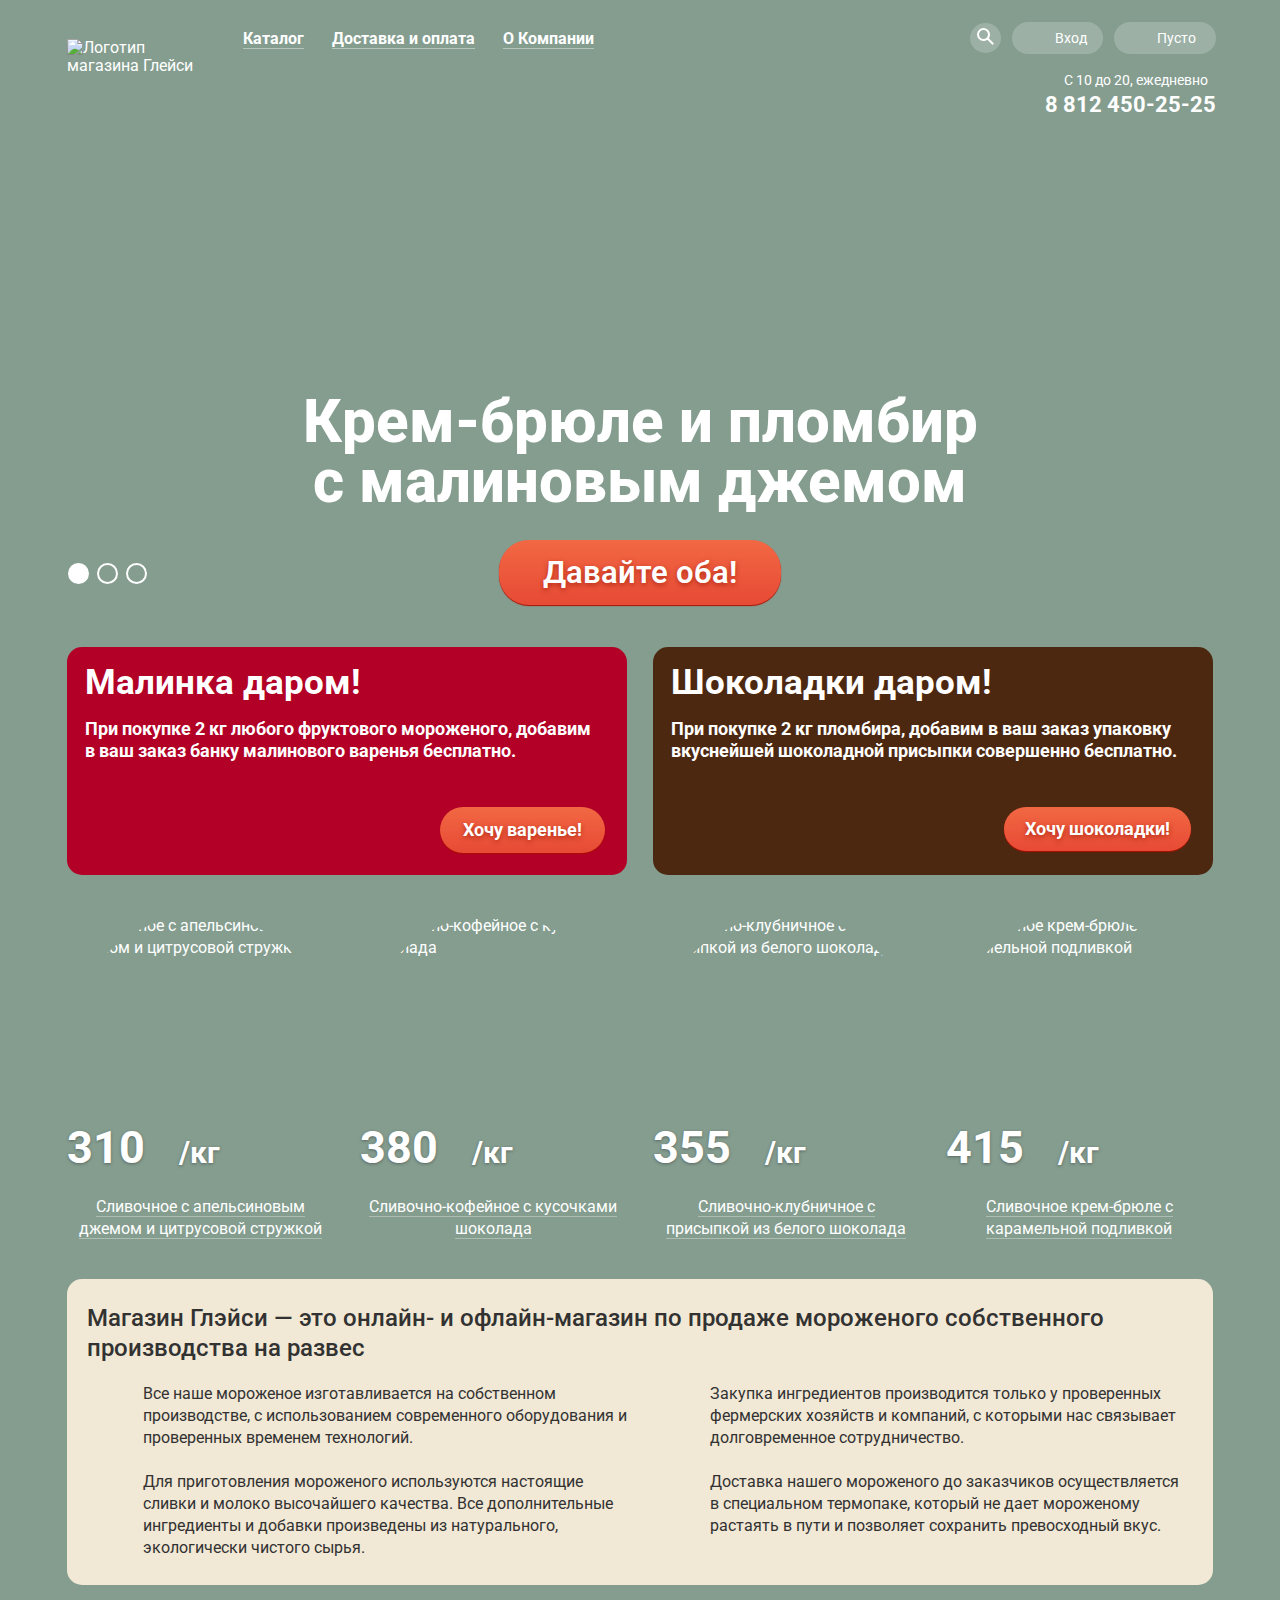
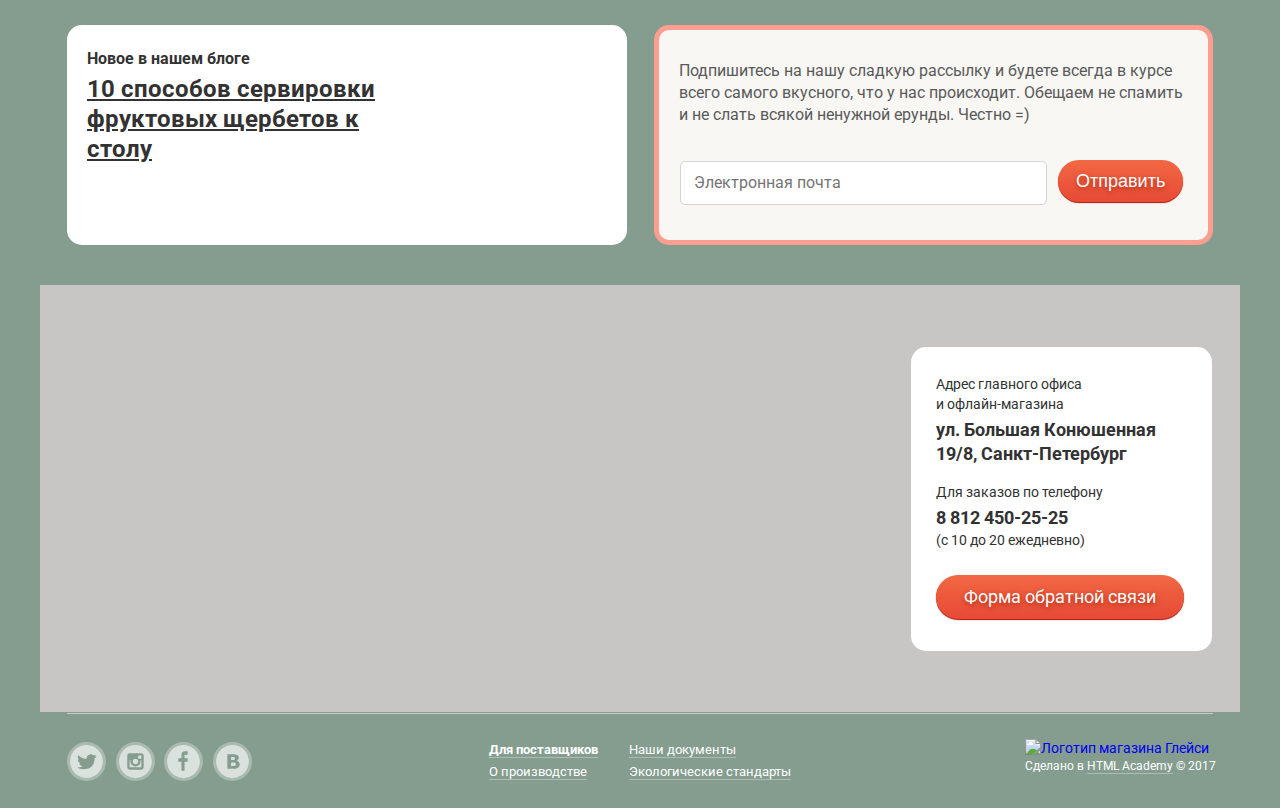
==== commit 202aa4dd: "Еще правки" ====
--- a/index.html
+++ b/index.html
@@ -159,7 +159,7 @@
               <p class="description">
                 <a href="#">Сливочное с апельсиновым джемом и цитрусовой стружкой</a>
               </p>
-              <button type="button" class="button fast-view" name="fast-view"> Быстрый просмотр</button>
+              <a href="fastview1.html" class="button fast-view"> Быстрый просмотр</a>
             </li>
             <li class="ice-cream-card best-offers">
               <img class="ice-cream-img" src="img/coffee.jpg" width="267" height="267" alt="Сливочно-кофейное с кусочками шоколада">
@@ -170,7 +170,7 @@
               <p class="description">
                 <a href="#">Сливочно-кофейное с кусочками шоколада</a>
               </p>
-              <button type="button" class="button fast-view" name="fast-view"> Быстрый просмотр</button>
+              <a href="fastview2.html" class="button fast-view"> Быстрый просмотр</a>
             </li>
             <li class="ice-cream-card best-offers">
               <img class="ice-cream-img" src="img/strawberry.jpg" width="267" height="267" alt="Сливочно-клубничное с присыпкой из белого шоколада">
@@ -181,7 +181,7 @@
               <p class="description">
                 <a href="#">Сливочно-клубничное с присыпкой из белого шоколада</a>
               </p>
-              <button type="button" class="button fast-view" name="fast-view"> Быстрый просмотр</button>
+              <a href="fastview3.html" class="button fast-view"> Быстрый просмотр</a>
             </li>
             <li class="ice-cream-card best-offers">
               <img class="ice-cream-img" src="img/cream-brulee.jpg" width="267" height="267" alt="Сливочное крем-брюле с карамельной подливкой">
@@ -192,7 +192,7 @@
               <p class="description">
                 <a href="#">Сливочное крем-брюле с карамельной подливкой</a>
               </p>
-              <button type="button" class="button fast-view" name="fast-view"> Быстрый просмотр</button>
+              <a href="fastview4.html" class="button fast-view"> Быстрый просмотр</a>
             </li>
           </ul>
         </section>
--- a/css/style.min.css
+++ b/css/style.min.css
@@ -1 +1 @@
-@keyframes bounce{0%{transform:translateY(-2000px)}70%{transform:translateY(30px)}90%{transform:translateY(-10px)}to{transform:translateY(0)}}@keyframes shake{0%,to{transform:translateX(0)}10%,30%,50%,70%,90%{transform:translateX(-10px)}20%,40%,60%,80%{transform:translateX(10px)}}body{margin:0;padding:0;font-family:"Roboto","Arial",sans-serif;font-size:16px;line-height:22px;color:#fff}a{text-decoration:none}.visible-hidden{position:absolute;width:1px;height:1px;margin:-1px;border:0;padding:0;clip:rect(0 0 0 0);overflow:hidden}.site-wrapper{background-color:#849d8f;background-repeat:no-repeat;background-position:center top;transition:background-image .5s ease,background-color .5s ease}.catalog-page{background-image:linear-gradient(to bottom,#9cb0a5 1%,#849d8f 40%)}.site-wrapper::after,.site-wrapper::before{content:"";visibility:hidden}.site-wrapper::before{background-image:url(../img/index-second_slide.png)}.site-wrapper::after{background-image:url(../img/index-third-slide.png)}.main-header{width:1200px;min-width:940px;margin:0 auto}.main-navigation{display:flex;height:77px;font-size:16px;line-height:18px}.main-header-logo{align-self:flex-end;margin-right:10px;margin-left:27px;margin-bottom:2px;width:180px}.site-navigation,.subnavigation,.user-navigation{list-style:none}.navigation-container{width:100%;margin-bottom:6px;display:flex;justify-content:space-between}.catalog-navigation{margin-bottom:4px}.site-navigation{margin:0 0 -3px;padding:0;width:385px;display:flex;align-items:center}.navigation-item{padding-top:16px;padding-bottom:12px}.navigation-label{border-bottom:1px solid rgba(255,255,255,.4)}.navigation-item>a{padding:7px 14px;color:#fff;font-weight:700}.navigation-item>.active{background-color:#d07058;border-radius:15px}.active span{border-bottom:none}.navigation-item>a:focus,.navigation-item>a:hover{border:0;border-radius:20px;color:#333;background-color:#f7f6f3}.navigation-item>a:active{background-color:#eaeaea;box-shadow:inset 0 2px 1px 0 #696969}.catalog-item{position:relative}.catalog-item:hover .subnavigation,.fill-cart:hover .cart-content,.login:hover .login-form,.search-panel:hover .search-field{display:block}.subnavigation{position:absolute;top:45px;left:-6px;z-index:1;display:none;min-width:143px;margin:0;padding:0;border-radius:5px;background-color:#f8f7f4}.subnavigation a,.subnavigation p{display:block;font-size:14px;line-height:16px;color:#323232}.subnavigation p{margin:0;padding:10px 0 12px 19px;font-weight:700;border-bottom:1px solid #d1d0ce}.subnavigation a{padding:9px 0 6px 19px;font-weight:400;border:0}.subnavigation-item .active{color:#fff;background-color:#d07058}.subnavigation-item a:focus,.subnavigation-item a:hover{background-color:rgba(208,112,88,.2)}.subnavigation-item a:active{background-color:rgba(208,112,88,.5)}.subnavigation li:last-child{margin-bottom:8px}.user-navigation{display:flex;flex-wrap:wrap;align-items:center;margin:0;padding:0;width:310px}.user-navigation li:not(:last-child){margin-right: 11px;}.user-navigation>li:first-child{margin-left: 22px;}.cart-button,.login-button,.search-button{padding:8px 35px;border-radius:20px;font-size:14px;line-height:16px;color:#fff;background-color:rgba(255,255,255,.2)}.cart-button:focus,.cart-button:hover,.login-button:focus,.login-button:hover,.search-button:focus,.search-button:hover{color:#323232;background-color:#fff}.search-panel{position:relative;margin-bottom:3px;padding-top:16px;padding-bottom:12px}.search-panel a{padding:7px;border-radius:50%}.search-panel svg{position:relative;top:2px}.search-button{width:33px;height:33px}.search-field{position:absolute;right:0;top:47px;display:none;margin:0;padding:20px 15px;border-radius:5px;list-style:none;background-color:#f8f7f4}.search-field input{width:300px;padding:9px;border:1px solid #d3d3d3;border-radius:5px;font:inherit;background-color:#fff;color:#323232}.search-field input:hover{padding:8px;border:2px solid rgba(154,154,154,.52);color:#323232}.search-field input:focus{padding:8px;border:2px solid rgba(46,136,228,.52);Ñolor:#323232}.search-button:focus path,.search-button:hover path{fill:#000}.login{position:relative;padding-top:16px;padding-bottom:12px}.cart-button,.login-button{padding-right:16px;position:relative;padding-left:43px}.cart-button{padding-right:15px}.cart-button::before,.login-button::before{content:"";position:absolute;top:6px;left:15px;width:21px;height:21px}.login-button::before{background-image:url(../img/log-in.svg);background-repeat:no-repeat;background-position:0 0}.cart-button::before,.fill-cart .cart-button::before{background-image:url(../img/cart.svg);background-repeat:no-repeat;background-position:0 0}.empty-cart .cart-button{padding-right: 20px;}.fill-cart .cart-button::before{padding-top:16px;padding-bottom:12px;background-image:url(../img/cart-red.svg)}.login-button:focus::before,.login-button:hover::before{background-image:url(../img/log-in-black.svg)}.cart-button:focus::before,.cart-button:hover::before{background-image:url(../img/cart-black.svg)}.fill-cart>a{color:#323232;background-color:#fff}.fill-cart a:focus::before,.fill-cart a:hover::before{background-image:url(../img/cart-red.svg)}.login-form{position:absolute;right:-3px;top:45px;z-index:1;display:none;margin:0;padding:20px;border-radius:5px;list-style:none;background:#f8f7f4}.login-item{margin:0 0 20px;padding:0}.login-form input{width:212px;padding:12px;font:inherit;color:#323232;background-color:#fff;border:1px solid #d3d3d3;border-radius:5px}.login-form input:focus{border:2px solid rgba(46,136,228,.52);padding:11px;color:#323232}.login-form input:hover{border:2px solid rgba(154,154,154,.52);padding:11px;color:#323232}.login-form-forgot,.login-form-sin-up{display:block;font-size:13px;line-height:24px;color:#323232;text-decoration:underline;background:0 0}.contact-info a:active,.contact-info a:focus,.contact-info a:hover,.login-form-forgot:focus,.login-form-forgot:hover,.login-form-sin-up:active,.login-form-sin-up:focus .login-form-forgot:active,.login-form-sin-up:hover,.user-info a:active,.user-info a:focus,.user-info a:hover{color:#ffbc9e}.links-wrapper{display:flex;flex-direction:row-reverse;justify-content:space-between;align-items:flex-start}.links{margin:0 0 0 17px}.button.login{padding:10px 23px;border-radius:20px;font-size:18px;line-height:24px;font-weight:700}.cart{padding-top:16px;padding-bottom:12px}.fill-cart{position:relative}.cart-content{position:absolute;right:0;top:45px;z-index:1;display:none;margin:0;padding:10px 15px;width:510px;border-radius:5px;list-style:none;font-size:13px;line-height:16px;color:#323232;background-color:#f8f7f4}.cart-content>li{display:flex;flex-direction:column}.Ñart-table{margin:0;padding:0;width:520px;min-height:107px;list-style:none}.cart-item{position:relative;min-height:51px;font-size:13px;line-height:16px;align-items:center}.cart-item,.cart-item a{display:flex;color:#323232}.last-cart-item{padding-bottom:17px;border-bottom:1px solid #cacac7}.last-cart-item .cart-item-title{align-self:flex-end}.delete-cart-item{position:absolute;left:-2px;top:25px;width:9px;height:9px;font-size:0;background-color:transparent;border:0;cursor:pointer}.delete-cart-item::after,.delete-cart-item::before{content:"";position:absolute;top:0;left:0;width:14px;height:1px;background-color:#231f20}.delete-cart-item::before{transform:rotate(45deg)}.delete-cart-item::after{transform:rotate(-45deg)}.cart-cost span,.cart-item-img{margin-right:14px;margin-left:25px}.cart-item-title{display:block;width:217px}.cart-item-cost,.cart-item-title{margin-right:30px}.cart-item-cost b{font-size:13px;line-height:16px;color:#999;font-weight:500}.cart-cost{min-height:47px}.cart-cost span{margin-left:auto;font-size:15px;line-height:18px;color:#323232;font-weight:700}.cart-order-button{align-self:flex-end;padding:10px 15px;margin-bottom:10px;font-size:18px;line-height:24px;font-weight:700}.container{box-sizing:border-box;width:1200px;min-width:940px;margin:0 auto;padding:0 27px}.container h1{margin-top:2px;margin-bottom:25px;padding:0;font-size:35px;line-height:41px}.common-information{height:565px;margin-top:-8px}.user-info{display:flex;align-items:center;justify-content:space-between;margin:0;padding:0;font-size:14px;line-height:14px}.main-contacts a{font-size:22px;line-height:24px;font-weight:700;color:#fff}.no-breadcrumbs{justify-content:flex-end}.no-breadcrumbs .main-contacts{padding-top:4px}.has-breadcrumbs .main-contacts{margin-top:-3px;margin-right:-25px}.main-contacts p{margin:0;padding:0}.main-contacts p:first-of-type{margin-bottom:6px;padding-left:10px}.slider{width:1105px;margin:0 auto;position:relative;padding:275px 20px 0;text-align:center;color:#fff}.slider-list{margin:0;padding:0;list-style:none}.slide-title{width:700px;margin:0 auto 28px;font-size:60px;line-height:60px;font-weight:800}.slider-controls{position:absolute;bottom:20px;left:0;z-index:20;font-size:0}.slider-controls label{display:inline-block;width:17px;height:17px;margin-right:8px;vertical-align:top;background-color:transparent;border:2px solid #fff;border-radius:50%;cursor:pointer}.slide{display:none}.slider-controls label:hover{background-color:rgba(255,255,255,.4)}#product-1:checked~.site-wrapper #slide1,#product-2:checked~.site-wrapper #slide2,#product-3:checked~.site-wrapper #slide3{display:block}#product-1:checked~.site-wrapper label[for=product-1],#product-2:checked~.site-wrapper label[for=product-2],#product-3:checked~.site-wrapper label[for=product-3]{background-color:#fff}#product-1:checked~.site-wrapper{background-color:#849d8f;background-image:url(../img/index-first_slide.png)}#product-2:checked~.site-wrapper{background-color:#8996a6;background-image:url(../img/index-second_slide.png)}#product-3:checked~.site-wrapper{background-color:#9d8b84;background-image:url(../img/index-third-slide.png)}.slide-button{padding:12px 44px;font-weight:600;font-size:31px;line-height:41px}.button{display:inline-block;text-align:center;color:#fff;vertical-align:top;text-decoration:none;text-shadow:0 2px 5px rgba(160,32,11,.76);background-color:#f26843;background-image:linear-gradient(to bottom,#f26843 0,#e74a35 100%);border-radius:30px;box-shadow:0 1px 1px #ac1000;border:0;cursor:pointer}.button:focus,.button:hover{background-color:#ed705e;background-image:linear-gradient(90deg,#ed705e 0,#f58669 100%);box-shadow:0 2px 0 0 #ac1000}.button:active{background-color:#e74a35;background-image:linear-gradient(90deg,#e74a35 0,#f26843 100%);box-shadow:inset 0 2px 2px 0 #942718}.spetial-offer{padding:13px 0 0;display:flex;justify-content:space-between;font-weight:700}.spetial-offer>div{display:flex;flex-direction:column;width:560px;height:228px;border-radius:15px;font-size:18px;line-height:22px;color:#fff}.spetial-offer p{margin:0;padding:15px 25px 0 18px}.offer-lead{padding-top:16px;padding-bottom:13px;font-size:35px;line-height:41px}.spetial-offer-chocolate,.spetial-offer-raspberries{background-color:#b20026;background-image:url(../img/raspberries.jpg);background-position:50% 50%;background-repeat:no-repeat;background-size:cover}.spetial-offer-chocolate{background-color:#4d2811;background-image:url(../img/chocolate.jpg)}.spetial-offer .button{align-self:flex-end;margin-right:22px;margin-top:45px;padding:12px 23px}.spetial-offer .want-chocolate{padding:11px 21px}.hits{padding-top:40px;min-height:363px}.description a{color:#fff;border-bottom:1px solid #adbdb4}.description a:active,.description a:focus,.description a:hover{color:#ffbc9e;border-bottom-color:#ffbc9e}.advantages{min-height:256px;margin:0;padding:24px 20px;border-radius:15px;color:#323232;background-color:#f1e8d5;background-image:url(../img/vuffles.png);background-position:top left;background-repeat:repeat;background-size:auto}.advantages-lead{margin:0;padding:0;font-size:24px;line-height:30px;font-weight:500}.advantages-list{list-style:none}.useful-information{padding:0;margin:40px 0;height:220px;display:flex;justify-content:space-between}.news,.subscribe-form{width:560px;border-radius:15px}.subscribe-form{width:549px}.news{margin-right:auto;color:#323232;background-color:#fff;background-image:url(../img/news-bg.jpg);background-position:17% 39%;background-repeat:no-repeat;background-size:auto}.news h3{margin:23px 0 0 20px;font-size:16px;line-height:22px}.more-information{display:block;width:52%;margin-left:20px;margin-top:4px;font-size:24px;line-height:30px;color:#323232;font-weight:700;text-decoration:underline}.useful-information a:active,.useful-information a:focus,.useful-information a:hover{color:#e84d37;border-bottom-color:#f9cdc4}.subscribe-form{color:#323232;background-color:#f8f7f4;border:5px solid #fe9e90;border-image:url(../img/letter-bg.svg) 5 round round}.subscribe-form p{margin:30px 20px;color:#5a5a5a}.subscribe-form form{margin-left:21px;padding-top:5px}.subscribe-form input[type=email]{font:inherit;color:#323232;background-color:#fff;border:1px solid #d3d3d3;border-radius:5px;padding:10px 13px;width:339px}.subscribe-form input[type=email]:focus{border:2px solid rgba(46,136,228,.52);padding:9px 12px;color:#323232}.subscribe-form input[type=email]:hover{border:2px solid rgba(154,154,154,.52);padding:9px 12px;color:#323232}.subscribe-button{font-size:18px;line-height:24px;padding:9px 18px;margin-left:7px;margin-top:-1px}.map{height:427px;margin:0 -27px 1px;display:flex;justify-content:flex-end;align-items:center;position:relative;color:#323232;background-color:#c7c6c5;background-image:url(../img/map.jpg);background-position:50% 50%;background-repeat:no-repeat;background-size:cover}.map-legend{position:absolute;top:62px;right:28px;width:252px;padding-top:27px;padding-left:25px;padding-right:24px;border-radius:15px;font-size:14px;line-height:20px;background-color:#fff}.map-legend-address{margin:0;padding:0}.map-legend-contacts{margin:16px 0 0;padding:0}.map-legend strong{display:block;margin-top:4px;font-size:18px;line-height:24px}.callback-form-button{margin-top:25px;margin-bottom:32px;padding:10px 28px;font-size:18px;line-height:24px}.main-footer{width:1146px;margin:0 auto;padding:28px 0 27px;display:flex;justify-content:space-between;align-items:center;border-top:1px solid rgba(255,255,255,.5);font-size:14px;line-height:18px}.social-wrapper{width:185px;max-width:185px}.footer-social{margin:0;padding:0;display:flex;justify-content:space-between;list-style:none}.documents-wrapper{display:flex;width:345px;margin-top:-10px;font-size:13px;line-height:18px;list-style:none}.footer-documents{margin:0;padding:0;display:flex;flex-direction:column;list-style:none}.footer-documents li:first-of-type{margin-top:8px}.footer-documents li:last-of-type{padding-top:4px}.social-button{display:block;width:33px;height:33px;border:3px solid rgba(255,255,255,.3);border-radius:50%}.icon-path{fill:#fff;opacity:.7}.icon-path:focus,.icon-path:hover{opacity:1}.icon-path:active{fill:#fff}.copyright,.footer-documents a,.footer-social a{color:#fff}.copyright,.footer-documents a{border-bottom:1px solid #adbdb4}.copyright.active,.copyright:hover,.footer-documents a:active,.footer-documents a:focus .copyright:focus,.footer-documents a:hover{color:#ffbc9e;border-bottom-color:#ffbc9e}.social::before{content:"";position:absolute;top:10px;width:60px;height:60px;background-repeat:no-repeat;background-position:0 0}a.bold-href{font-weight:700}.left li:first-of-type::before{content:"";position:absolute;left:-22px;top:10px;width:15px;height:15px;background-image:url(../img/like.svg);background-repeat:no-repeat;background-position:0 0}.modal-callback input:focus,.modal-callback textarea:focus{border:2px solid #c7c6c5}.callback-submit{align-self:flex-end;padding:10px 25px}.modal-callback h2{margin:0 0 25px;padding:0;font-size:24px;line-height:28px;color:#323232}.breadcrumbs{margin:18px 0 0;padding:0;display:flex;list-style:none}.crumb{position:relative;padding-right:7px;font-size:14px;line-height:16px}.crumb,.crumb a{color:#fff}.filters{margin-bottom:39px}.filters fieldset{margin:0 15px 0 0;padding:0;border:0}.filters legend{margin-left:15px;margin-bottom:7px;font-size:14px;line-height:16px;color:#fff}.filters input{font-size:16px;line-height:18px;color:#fff}.filters-sorting{padding-right:25px;color:#fff;background-color:transparent;border:0;-webkit-appearance:none;-moz-appearance:none;appearance:none}.filters-sorting:focus,.filters-sorting:hover{color:#323232}.filters-sorting:focus+.icon-down path,.filters-sorting:hover+.icon-down path{fill:#323232}.filters-background{padding:7px 12px;background-color:rgba(255,255,255,.3);border-radius:25px}.select{position:relative;display:inline-block;vertical-align:top;padding:7px 8px 7px 15px}.icon-down{position:absolute;right:12px;top:12px;z-index:1;pointer-events:none;box-sizing:border-box}.price-controls,.price-controls label{display:inline-block;vertical-align:top}.price-controls{position:relative}.price-controls label{font-size:14px;line-height:16px;cursor:pointer}.price-controls input{width:55px;margin:0;font-size:14px;line-height:16px;background:0 0;border:0}.price-controls .max-price,.price-controls .min-price{width:60px;margin-right:6px;margin-top:-2px}.price-controls::after{content:"";position:absolute;top:45%;left:46%;width:7px;height:2px;background:#fff;transform:translate(-50%,-50%)}.ranges{position:relative;width:215px}.ranges .filters-background{width:195px;height:20px}.range-controls{position:absolute;bottom:17px;left:17px}.scale{width:175px;height:4px;background:rgba(255,255,255,.3);margin-left:5px}.bar{width:103px;height:4px;background:#fff;margin-left:25px}.range-toggle{position:absolute;top:-8px;width:4px;height:4px;background:#ababab;border:8px solid #fff;border-radius:50%;box-shadow:0 2px 1px 0 rgba(0,1,1,.2);cursor:pointer}.range-toggle-min{left:17px}.range-toggle-max{right:43px}.range-toggle:hover{width:6px;height:6px;cursor:pointer}.filters-background ul{padding:0;margin:0;list-style:none}.filter-option{display:inline-block;vertical-align:top;padding-left:33px;padding-right:14px}.filter-option label{position:relative;display:block;cursor:pointer;user-select:none}.radio-filter+label::before{content:"";position:absolute;left:-33px;top:0;width:16px;height:16px;border:3px solid rgba(255,255,255,.7);border-radius:50%}.radio-filter:focus+label::before,.radio-filter:hover+label::before{border-color:#fff}.radio-filter:checked+label::after{content:"";position:absolute;top:7px;left:-26px;width:8px;height:8px;background-color:rgba(255,255,255,.7);border-radius:50%}.radio-filter:checked:focus+label::after,.radio-filter:checked:hover+label::after{background-color:#fff}.fillers{margin-right:15px}.fillers .filters-background{padding-right:0}.checklist{padding-right:18px;padding-left:33px}.checklist input,.filter-option input{display:none}.checkbox-filter+label::before{content:"";position:absolute;left:-32px;top:0;width:16px;height:16px;border:2px solid rgba(255,255,255,.7);border-radius:3px}.checkbox-filter:hover+label::before{border-color:#fff}.checkbox-filter:checked+label::after{content:"";position:absolute;top:-2px;left:-33px;width:24px;height:24px;background-image:url(../img/checkbox-on.svg);background-repeat:no-repeat;background-position:0 0;opacity:.8}.checkbox-filter:checked:focus+label::after,.checkbox-filter:checked:hover+label::after{opacity:1}.filters-submit{align-self:flex-end;padding:8px 28px;border:2px solid #fff;border-radius:25px;color:#fff;background-color:rgba(255,255,255,.2);cursor:pointer}.filters-submit:focus,.filters-submit:hover{color:#323232;background-color:#fff}.filters-submit:active{padding:10px 30px;color:#323232;background-color:#eaeaea;border:0;box-shadow:inset 0 2px 1px 0 #696969}.pagination-list{padding:0 0 31px;margin:0 -15px 0 0;height:56px;display:flex;justify-content:flex-end;align-items:flex-end;list-style:none}.pagination-item a{padding:3px 8px;border-radius:50%;font-size:16px;line-height:18px;color:#fff}.active a{color:#323232;background-color:#fff}.pagination-item a:focus,.pagination-item a:hover{background-color:rgba(255,255,255,.4)}.pagination-item{margin-right:5px}.pagination-item:last-of-type{margin-left:4px}.prev_page svg{transform:rotate(180deg)}.disabled:focus,.disabled:hover{background:0 0}.advantages-list{margin:0;padding:0;display:flex;flex-wrap:wrap;justify-content:space-around}.advantages-list li{position:relative;width:50%;margin-bottom:2px}.advantages-list p{margin:20px 0 0;padding-left:56px;padding-right:10px}.fourth p,.second p{padding-left:70px}.advantages-list li::before,.value::after{position:absolute;background-repeat:no-repeat;background-position:0 0}.advantages-list li::before{content:"";top:8px;left:0;width:60px;height:60px}.advantages-list .first::before{background-image:url(../img/ice-cream.svg)}.advantages-list .second::before{left:12px;background-image:url(../img/cow.svg)}.advantages-list .third::before{background-image:url(../img/eco.svg)}.advantages-list .fourth::before{left:12px;background-image:url(../img/thermometer.svg)}.left{position:relative;margin-left:23px;margin-right:31px}.footer-copyright{width:215px;margin-right:-27px;margin-top:-10px}.footer-copyright p{margin:0;padding:0;font-size:12px;line-height:18px}.main-contacts{width:215px;height:100%;margin-right:-25px;text-align:center}.filters-first-row,.filters-second-row{display:flex}.filters-first-row{margin-bottom:15px}.sotring{margin-right:17px}.ranges .legend{margin-left:11px;margin-bottom:5px}.ranges .filters-background{padding:8px 12px}.fat-level .legend{margin-left:14px}.fat-level .filters-background{padding-right:0}.catalog{display:flex;flex-wrap:wrap;justify-content:space-between;margin:0;padding:0;list-style:none}.ice-cream-list,.ice-cream-list .ice-cream-img{margin-bottom:12px}.ice-cream-card{position:relative;width:267px;min-height:324px;margin-bottom:38px;display:flex;justify-content:flex-end;flex-direction:column}.ice-cream-img{width:267px;height:267px;margin-bottom:14px;border-radius:50%;z-index:9}.price{position:absolute;margin:0;bottom:66px;font-size:45px;font-weight:700;text-shadow:0 1px 3px rgba(49,50,53,.5);z-index:9}.price,.value,.weight{line-height:45px}.value{margin:0;padding-right:35px;font-size:45px;font-weight:700}.value::after{content:url(../img/rub.svg);top:4px;right:40px;width:31px;height:36px}.weight{margin-left:-12px;font-size:30px;text-shadow:0 1px 3px rgba(49,50,53,.5)}.description{margin:0;min-height:45px;padding-left:6px;padding-right:7px;text-align:center;z-index:9}.fast-view{position:absolute;bottom:-55px;left:30px;display:none;padding:10px 20px;font-size:18px;line-height:24px;font-weight:700;text-align:center;color:#fff;cursor:pointer}.ice-cream-card::after{position:absolute;content:"";left:-13px;top:-8px;width:293px;height:405px;border-radius:5px}.best-offers::before{content:"";position:absolute;top:0;z-index:15;width:60px;height:60px;background-image:url(../img/hit.svg);background-position:0 0}.ice-cream-card:focus>.fast-view,.ice-cream-card:hover>.fast-view{display:block;z-index:10}.ice-cream-card:focus::after,.ice-cream-card:hover::after{background-color:rgba(248,247,244,.2);box-shadow:0 20px 20px 0 rgba(0,0,0,.4);z-index:7}.ice-cream-card:focus,.ice-cream-card:hover{z-index:10}.modal{position:fixed;display:none;color:#323232;background-color:#f8f7f4}.modal-callback{top:340px;left:50%;margin-left:-235px;width:425px;padding:25px;border-radius:15px}.modal-close{position:absolute;top:20px;right:20px;width:18px;height:20px;font-size:0;background-color:transparent;border:0;cursor:pointer}.modal-close::after,.modal-close::before{content:"";position:absolute;top:8px;width:18px;height:3px;background-color:#231f20}.modal-close::before{transform:rotate(45deg)}.modal-close::after{transform:rotate(-45deg)}.callback{display:flex;flex-direction:column}.callback-item{margin:0 0 20px;padding:0}.modal-callback input,.modal-callback textarea{padding:9px;font:inherit;color:#323232;background-color:#fff;border:1px solid #d3d3d3;border-radius:5px}.modal-callback input:focus,.modal-callback textarea:focus{border:2px solid rgba(46,136,228,.52);padding:8px;color:#323232}.modal-callback input:hover,.modal-callback textarea:hover{border:2px solid rgba(154,154,154,.52);padding:8px;color:#323232}.modal-callback input[type=email],.modal-callback input[type=text]{width:265px}.modal-callback textarea{margin-bottom:25px;width:406px;resize:none}.button.callback-submit{align-self:flex-end;padding:10px 25px}.modal-mask{position:fixed;top:0;left:0;z-index:30;display:none;width:100%;height:100%;background-color:rgba(0,0,0,.4)}.show-modal{display:block;animation:bounce .6s}.error-modal{animation:shake .6s}.visible{display:block}iframe{border:0}
+@keyframes bounce{0%{transform:translateY(-2000px)}70%{transform:translateY(30px)}90%{transform:translateY(-10px)}to{transform:translateY(0)}}@keyframes shake{0%,to{transform:translateX(0)}10%,30%,50%,70%,90%{transform:translateX(-10px)}20%,40%,60%,80%{transform:translateX(10px)}}body{margin:0;padding:0;font-family:"Roboto","Arial",sans-serif;font-size:16px;line-height:22px;color:#fff}a{text-decoration:none}.visible-hidden{position:absolute;width:1px;height:1px;margin:-1px;border:0;padding:0;clip:rect(0 0 0 0);overflow:hidden}.site-wrapper{background-color:#849d8f;background-repeat:no-repeat;background-position:center top;transition:background-image .5s ease,background-color .5s ease}.catalog-page{background-image:linear-gradient(to bottom,#9cb0a5 1%,#849d8f 40%)}.site-wrapper::after,.site-wrapper::before{content:"";visibility:hidden}.site-wrapper::before{background-image:url(../img/index-second_slide.png)}.site-wrapper::after{background-image:url(../img/index-third-slide.png)}.main-header{width:1200px;min-width:940px;margin:0 auto}.main-navigation{display:flex;height:77px;font-size:16px;line-height:18px}.main-header-logo{align-self:flex-end;margin-right:10px;margin-left:27px;margin-bottom:2px;width:180px}.site-navigation,.subnavigation,.user-navigation{list-style:none}.navigation-container{width:100%;margin-bottom:6px;display:flex;justify-content:space-between}.catalog-navigation{margin-bottom:4px}.site-navigation{margin:0 0 -3px;padding:0;width:385px;display:flex;align-items:center}.navigation-item{padding-top:16px;padding-bottom:12px}.navigation-label{border-bottom:1px solid rgba(255,255,255,.4)}.navigation-item>a{padding:7px 14px;color:#fff;font-weight:700}.navigation-item>.active{background-color:#d07058;border-radius:15px}.active span{border-bottom:none}.navigation-item>a:focus,.navigation-item>a:hover{border:0;border-radius:20px;color:#333;background-color:#f7f6f3}.navigation-item>a:active{background-color:#eaeaea;box-shadow:inset 0 2px 1px 0 #696969}.catalog-item{position:relative}.catalog-item:hover .subnavigation,.fill-cart:hover .cart-content,.login:hover .login-form,.search-panel:hover .search-field{display:block}.subnavigation{position:absolute;top:45px;left:-6px;z-index:1;display:none;min-width:143px;margin:0;padding:0;border-radius:5px;background-color:#f8f7f4}.subnavigation a,.subnavigation p{display:block;font-size:14px;line-height:16px;color:#323232}.subnavigation p{margin:0;padding:10px 0 12px 19px;font-weight:700;border-bottom:1px solid #d1d0ce}.subnavigation a{padding:9px 0 6px 19px;font-weight:400;border:0}.subnavigation-item .active{color:#fff;background-color:#d07058}.subnavigation-item a:focus,.subnavigation-item a:hover{background-color:rgba(208,112,88,.2)}.subnavigation-item a:active{background-color:rgba(208,112,88,.5)}.subnavigation li:last-child{margin-bottom:8px}.user-navigation{display:flex;flex-wrap:wrap;align-items:center;margin:0;padding:0;width:310px}.user-navigation li:not(:last-child){margin-right: 11px;}.user-navigation>li:first-child{margin-left: 40px;}.cart-button,.login-button,.search-button{padding:8px 35px;border-radius:20px;font-size:14px;line-height:16px;color:#fff;background-color:rgba(255,255,255,.2)}.cart-button:focus,.cart-button:hover,.login-button:focus,.login-button:hover,.search-button:focus,.search-button:hover{color:#323232;background-color:#fff}.search-panel{position:relative;margin-bottom:3px;padding-top:16px;padding-bottom:12px}.search-panel a{padding:7px;border-radius:50%}.search-panel svg{position:relative;top:2px}.search-button{width:33px;height:33px}.search-field{position:absolute;right:0;top:47px;display:none;margin:0;padding:20px 15px;border-radius:5px;list-style:none;background-color:#f8f7f4}.search-field input{width:300px;padding:9px;border:1px solid #d3d3d3;border-radius:5px;font:inherit;background-color:#fff;color:#323232}.search-field input:hover{padding:8px;border:2px solid rgba(154,154,154,.52);color:#323232}.search-field input:focus{padding:8px;border:2px solid rgba(46,136,228,.52);Ã‘Âolor:#323232}.search-button:focus path,.search-button:hover path{fill:#000}.login{position:relative;padding-top:16px;padding-bottom:12px}.cart-button,.login-button{padding-right:16px;position:relative;padding-left:43px}.cart-button{padding-right:15px}.cart-button::before,.login-button::before{content:"";position:absolute;top:6px;left:15px;width:21px;height:21px}.login-button::before{background-image:url(../img/log-in.svg);background-repeat:no-repeat;background-position:0 0}.cart-button::before,.fill-cart .cart-button::before{background-image:url(../img/cart.svg);background-repeat:no-repeat;background-position:0 0}.empty-cart .cart-button{padding-right: 20px;}.fill-cart .cart-button::before{padding-top:16px;padding-bottom:12px;background-image:url(../img/cart-red.svg)}.login-button:focus::before,.login-button:hover::before{background-image:url(../img/log-in-black.svg)}.cart-button:focus::before,.cart-button:hover::before{background-image:url(../img/cart-black.svg)}.fill-cart>a{color:#323232;background-color:#fff}.fill-cart a:focus::before,.fill-cart a:hover::before{background-image:url(../img/cart-red.svg)}.login-form{position:absolute;right:-3px;top:45px;z-index:1;display:none;margin:0;padding:20px;border-radius:5px;list-style:none;background:#f8f7f4}.login-item{margin:0 0 20px;padding:0}.login-form input{width:212px;padding:12px;font:inherit;color:#323232;background-color:#fff;border:1px solid #d3d3d3;border-radius:5px}.login-form input:focus{border:2px solid rgba(46,136,228,.52);padding:11px;color:#323232}.login-form input:hover{border:2px solid rgba(154,154,154,.52);padding:11px;color:#323232}.login-form-forgot,.login-form-sin-up{display:block;font-size:13px;line-height:24px;color:#323232;text-decoration:underline;background:0 0}.contact-info a:active,.contact-info a:focus,.contact-info a:hover,.login-form-forgot:focus,.login-form-forgot:hover,.login-form-sin-up:active,.login-form-sin-up:focus .login-form-forgot:active,.login-form-sin-up:hover,.user-info a:active,.user-info a:focus,.user-info a:hover{color:#ffbc9e}.links-wrapper{display:flex;flex-direction:row-reverse;justify-content:space-between;align-items:flex-start}.links{margin:0 0 0 17px}.button.login{padding:10px 23px;border-radius:20px;font-size:18px;line-height:24px;font-weight:700}.cart{padding-top:16px;padding-bottom:12px}.fill-cart{position:relative}.cart-content{position:absolute;right:0;top:45px;z-index:1;display:none;margin:0;padding:10px 15px;width:510px;border-radius:5px;list-style:none;font-size:13px;line-height:16px;color:#323232;background-color:#f8f7f4}.cart-content>li{display:flex;flex-direction:column}.Ã‘Âart-table{margin:0;padding:0;width:520px;min-height:107px;list-style:none}.cart-item{position:relative;min-height:51px;font-size:13px;line-height:16px;align-items:center}.cart-item,.cart-item a{display:flex;color:#323232}.last-cart-item{padding-bottom:17px;border-bottom:1px solid #cacac7}.last-cart-item .cart-item-title{align-self:flex-end}.delete-cart-item{position:absolute;left:-2px;top:25px;width:9px;height:9px;font-size:0;background-color:transparent;border:0;cursor:pointer}.delete-cart-item::after,.delete-cart-item::before{content:"";position:absolute;top:0;left:0;width:14px;height:1px;background-color:#231f20}.delete-cart-item::before{transform:rotate(45deg)}.delete-cart-item::after{transform:rotate(-45deg)}.cart-cost span,.cart-item-img{margin-right:14px;margin-left:25px}.cart-item-title{display:block;width:217px}.cart-item-cost,.cart-item-title{margin-right:30px}.cart-item-cost b{font-size:13px;line-height:16px;color:#999;font-weight:500}.cart-cost{min-height:47px}.cart-cost span{margin-left:auto;font-size:15px;line-height:18px;color:#323232;font-weight:700}.cart-order-button{align-self:flex-end;padding:10px 15px;margin-bottom:10px;font-size:18px;line-height:24px;font-weight:700}.container{box-sizing:border-box;width:1200px;min-width:940px;margin:0 auto;padding:0 27px}.container h1{margin-top:2px;margin-bottom:25px;padding:0;font-size:35px;line-height:41px}.common-information{height:565px;margin-top:-8px}.user-info{display:flex;align-items:center;justify-content:space-between;margin:0;padding:0;font-size:14px;line-height:14px}.main-contacts a{font-size:22px;line-height:24px;font-weight:700;color:#fff}.no-breadcrumbs{justify-content:flex-end}.no-breadcrumbs .main-contacts{padding-top:4px}.has-breadcrumbs .main-contacts{margin-top:-3px;margin-right:-25px}.main-contacts p{margin:0;padding:0}.main-contacts p:first-of-type{margin-bottom:6px;padding-left:10px}.slider{width:1105px;margin:0 auto;position:relative;padding:275px 20px 0;text-align:center;color:#fff}.slider-list{margin:0;padding:0;list-style:none}.slide-title{width:700px;margin:0 auto 28px;font-size:60px;line-height:60px;font-weight:800}.slider-controls{position:absolute;bottom:20px;left:0;z-index:20;font-size:0}.slider-controls label{display:inline-block;width:17px;height:17px;margin-right:8px;vertical-align:top;background-color:transparent;border:2px solid #fff;border-radius:50%;cursor:pointer}.slide{display:none}.slider-controls label:hover{background-color:rgba(255,255,255,.4)}#product-1:checked~.site-wrapper #slide1,#product-2:checked~.site-wrapper #slide2,#product-3:checked~.site-wrapper #slide3{display:block}#product-1:checked~.site-wrapper label[for=product-1],#product-2:checked~.site-wrapper label[for=product-2],#product-3:checked~.site-wrapper label[for=product-3]{background-color:#fff}#product-1:checked~.site-wrapper{background-color:#849d8f;background-image:url(../img/index-first_slide.png)}#product-2:checked~.site-wrapper{background-color:#8996a6;background-image:url(../img/index-second_slide.png)}#product-3:checked~.site-wrapper{background-color:#9d8b84;background-image:url(../img/index-third-slide.png)}.slide-button{padding:12px 44px;font-weight:600;font-size:31px;line-height:41px}.button{display:inline-block;text-align:center;color:#fff;vertical-align:top;text-decoration:none;text-shadow:0 2px 5px rgba(160,32,11,.76);background-color:#f26843;background-image:linear-gradient(to bottom,#f26843 0,#e74a35 100%);border-radius:30px;box-shadow:0 1px 1px #ac1000;border:0;cursor:pointer}.button:focus,.button:hover{background-color:#ed705e;background-image:linear-gradient(90deg,#ed705e 0,#f58669 100%);box-shadow:0 2px 0 0 #ac1000}.button:active{background-color:#e74a35;background-image:linear-gradient(90deg,#e74a35 0,#f26843 100%);box-shadow:inset 0 2px 2px 0 #942718}.spetial-offer{padding:13px 0 0;display:flex;justify-content:space-between;font-weight:700}.spetial-offer>div{display:flex;flex-direction:column;width:560px;height:228px;border-radius:15px;font-size:18px;line-height:22px;color:#fff}.spetial-offer p{margin:0;padding:15px 25px 0 18px}.offer-lead{padding-top:16px;padding-bottom:13px;font-size:35px;line-height:41px}.spetial-offer-chocolate,.spetial-offer-raspberries{background-color:#b20026;background-image:url(../img/raspberries.jpg);background-position:50% 50%;background-repeat:no-repeat;background-size:cover}.spetial-offer-chocolate{background-color:#4d2811;background-image:url(../img/chocolate.jpg)}.spetial-offer .button{align-self:flex-end;margin-right:22px;margin-top:45px;padding:12px 23px}.spetial-offer .want-chocolate{padding:11px 21px}.hits{padding-top:40px;min-height:363px}.description a{color:#fff;border-bottom:1px solid #adbdb4}.description a:active,.description a:focus,.description a:hover{color:#ffbc9e;border-bottom-color:#ffbc9e}.advantages{min-height:256px;margin:0;padding:24px 20px;border-radius:15px;color:#323232;background-color:#f1e8d5;background-image:url(../img/vuffles.png);background-position:top left;background-repeat:repeat;background-size:auto}.advantages-lead{margin:0;padding:0;font-size:24px;line-height:30px;font-weight:500}.advantages-list{list-style:none}.useful-information{padding:0;margin:40px 0;height:220px;display:flex;justify-content:space-between}.news,.subscribe-form{width:560px;border-radius:15px}.subscribe-form{width:549px}.news{margin-right:auto;color:#323232;background-color:#fff;background-image:url(../img/news-bg.jpg);background-position:17% 39%;background-repeat:no-repeat;background-size:auto}.news h3{margin:23px 0 0 20px;font-size:16px;line-height:22px}.more-information{display:block;width:52%;margin-left:20px;margin-top:4px;font-size:24px;line-height:30px;color:#323232;font-weight:700;text-decoration:underline}.useful-information a:active,.useful-information a:focus,.useful-information a:hover{color:#e84d37;border-bottom-color:#f9cdc4}.subscribe-form{color:#323232;background-color:#f8f7f4;border:5px solid #fe9e90;border-image:url(../img/letter-bg.svg) 5 round round}.subscribe-form p{margin:30px 20px;color:#5a5a5a}.subscribe-form form{margin-left:21px;padding-top:5px}.subscribe-form input[type=email]{font:inherit;color:#323232;background-color:#fff;border:1px solid #d3d3d3;border-radius:5px;padding:10px 13px;width:339px}.subscribe-form input[type=email]:focus{border:2px solid rgba(46,136,228,.52);padding:9px 12px;color:#323232}.subscribe-form input[type=email]:hover{border:2px solid rgba(154,154,154,.52);padding:9px 12px;color:#323232}.subscribe-button{font-size:18px;line-height:24px;padding:9px 18px;margin-left:7px;margin-top:-1px}.map{height:427px;margin:0 -27px 1px;display:flex;justify-content:flex-end;align-items:center;position:relative;color:#323232;background-color:#c7c6c5;background-image:url(../img/map.jpg);background-position:50% 50%;background-repeat:no-repeat;background-size:cover}.map-legend{position:absolute;top:62px;right:28px;width:252px;padding-top:27px;padding-left:25px;padding-right:24px;border-radius:15px;font-size:14px;line-height:20px;background-color:#fff}.map-legend-address{margin:0;padding:0}.map-legend-contacts{margin:16px 0 0;padding:0}.map-legend strong{display:block;margin-top:4px;font-size:18px;line-height:24px}.callback-form-button{margin-top:25px;margin-bottom:32px;padding:10px 28px;font-size:18px;line-height:24px}.main-footer{width:1146px;margin:0 auto;padding:28px 0 27px;display:flex;justify-content:space-between;align-items:center;border-top:1px solid rgba(255,255,255,.5);font-size:14px;line-height:18px}.social-wrapper{width:185px;max-width:185px}.footer-social{margin:0;padding:0;display:flex;justify-content:space-between;list-style:none}.documents-wrapper{display:flex;width:345px;margin-top:-10px;font-size:13px;line-height:18px;list-style:none}.footer-documents{margin:0;padding:0;display:flex;flex-direction:column;list-style:none}.footer-documents li:first-of-type{margin-top:8px}.footer-documents li:last-of-type{padding-top:4px}.social-button{display:block;width:33px;height:33px;border:3px solid rgba(255,255,255,.3);border-radius:50%}.icon-path{fill:#fff;opacity:.7}.icon-path:focus,.icon-path:hover{opacity:1}.icon-path:active{fill:#fff}.copyright,.footer-documents a,.footer-social a{color:#fff}.copyright,.footer-documents a{border-bottom:1px solid #adbdb4}.copyright.active,.copyright:hover,.footer-documents a:active,.footer-documents a:focus .copyright:focus,.footer-documents a:hover{color:#ffbc9e;border-bottom-color:#ffbc9e}.social::before{content:"";position:absolute;top:10px;width:60px;height:60px;background-repeat:no-repeat;background-position:0 0}a.bold-href{font-weight:700}.left li:first-of-type::before{content:"";position:absolute;left:-22px;top:10px;width:15px;height:15px;background-image:url(../img/like.svg);background-repeat:no-repeat;background-position:0 0}.modal-callback input:focus,.modal-callback textarea:focus{border:2px solid #c7c6c5}.callback-submit{align-self:flex-end;padding:10px 25px}.modal-callback h2{margin:0 0 25px;padding:0;font-size:24px;line-height:28px;color:#323232}.breadcrumbs{margin:18px 0 0;padding:0;display:flex;list-style:none}.crumb{position:relative;padding-right:7px;font-size:14px;line-height:16px}.crumb,.crumb a{color:#fff}.filters{margin-bottom:39px}.filters fieldset{margin:0 15px 0 0;padding:0;border:0}.filters legend{margin-left:15px;margin-bottom:7px;font-size:14px;line-height:16px;color:#fff}.filters input{font-size:16px;line-height:18px;color:#fff}.filters-sorting{padding-right:25px;color:#fff;background-color:transparent;border:0;-webkit-appearance:none;-moz-appearance:none;appearance:none}.filters-sorting:focus,.filters-sorting:hover{color:#323232}.filters-sorting:focus+.icon-down path,.filters-sorting:hover+.icon-down path{fill:#323232}.filters-background{padding:7px 12px;background-color:rgba(255,255,255,.3);border-radius:25px}.select{position:relative;display:inline-block;vertical-align:top;padding:7px 8px 7px 15px}.icon-down{position:absolute;right:12px;top:12px;z-index:1;pointer-events:none;box-sizing:border-box}.price-controls,.price-controls label{display:inline-block;vertical-align:top}.price-controls{position:relative}.price-controls label{font-size:14px;line-height:16px;cursor:pointer}.price-controls input{width:55px;margin:0;font-size:14px;line-height:16px;background:0 0;border:0}.price-controls .max-price,.price-controls .min-price{width:60px;margin-right:6px;margin-top:-2px}.price-controls::after{content:"";position:absolute;top:45%;left:46%;width:7px;height:2px;background:#fff;transform:translate(-50%,-50%)}.ranges{position:relative;width:215px}.ranges .filters-background{width:195px;height:20px}.range-controls{position:absolute;bottom:17px;left:17px}.scale{width:175px;height:4px;background:rgba(255,255,255,.3);margin-left:5px}.bar{width:103px;height:4px;background:#fff;margin-left:25px}.range-toggle{position:absolute;top:-8px;width:4px;height:4px;background:#ababab;border:8px solid #fff;border-radius:50%;box-shadow:0 2px 1px 0 rgba(0,1,1,.2);cursor:pointer}.range-toggle-min{left:17px}.range-toggle-max{right:43px}.range-toggle:hover{width:6px;height:6px;cursor:pointer}.filters-background ul{padding:0;margin:0;list-style:none}.filter-option{display:inline-block;vertical-align:top;padding-left:33px;padding-right:14px}.filter-option label{position:relative;display:block;cursor:pointer;user-select:none}.radio-filter+label::before{content:"";position:absolute;left:-33px;top:0;width:16px;height:16px;border:3px solid rgba(255,255,255,.7);border-radius:50%}.radio-filter:focus+label::before,.radio-filter:hover+label::before{border-color:#fff}.radio-filter:checked+label::after{content:"";position:absolute;top:7px;left:-26px;width:8px;height:8px;background-color:rgba(255,255,255,.7);border-radius:50%}.radio-filter:checked:focus+label::after,.radio-filter:checked:hover+label::after{background-color:#fff}.fillers{margin-right:15px}.fillers .filters-background{padding-right:0}.checklist{padding-right:18px;padding-left:33px}.checklist input,.filter-option input{display:none}.checkbox-filter+label::before{content:"";position:absolute;left:-32px;top:0;width:16px;height:16px;border:2px solid rgba(255,255,255,.7);border-radius:3px}.checkbox-filter:hover+label::before{border-color:#fff}.checkbox-filter:checked+label::after{content:"";position:absolute;top:-2px;left:-33px;width:24px;height:24px;background-image:url(../img/checkbox-on.svg);background-repeat:no-repeat;background-position:0 0;opacity:.8}.checkbox-filter:checked:focus+label::after,.checkbox-filter:checked:hover+label::after{opacity:1}.filters-submit{align-self:flex-end;padding:8px 28px;border:2px solid #fff;border-radius:25px;color:#fff;background-color:rgba(255,255,255,.2);cursor:pointer}.filters-submit:focus,.filters-submit:hover{color:#323232;background-color:#fff}.filters-submit:active{padding:10px 30px;color:#323232;background-color:#eaeaea;border:0;box-shadow:inset 0 2px 1px 0 #696969}.pagination-list{padding:0 0 31px;margin:0 -15px 0 0;height:56px;display:flex;justify-content:flex-end;align-items:flex-end;list-style:none}.pagination-item a{padding:3px 8px;border-radius:50%;font-size:16px;line-height:18px;color:#fff}.active a{color:#323232;background-color:#fff}.pagination-item a:focus,.pagination-item a:hover{background-color:rgba(255,255,255,.4)}.pagination-item{margin-right:5px}.pagination-item:last-of-type{margin-left:4px}.prev_page svg{transform:rotate(180deg)}.disabled:focus,.disabled:hover{background:0 0}.advantages-list{margin:0;padding:0;display:flex;flex-wrap:wrap;justify-content:space-around}.advantages-list li{position:relative;width:50%;margin-bottom:2px}.advantages-list p{margin:20px 0 0;padding-left:56px;padding-right:10px}.fourth p,.second p{padding-left:70px}.advantages-list li::before,.value::after{position:absolute;background-repeat:no-repeat;background-position:0 0}.advantages-list li::before{content:"";top:8px;left:0;width:60px;height:60px}.advantages-list .first::before{background-image:url(../img/ice-cream.svg)}.advantages-list .second::before{left:12px;background-image:url(../img/cow.svg)}.advantages-list .third::before{background-image:url(../img/eco.svg)}.advantages-list .fourth::before{left:12px;background-image:url(../img/thermometer.svg)}.left{position:relative;margin-left:23px;margin-right:31px}.footer-copyright{width:215px;margin-right:-27px;margin-top:-10px}.footer-copyright p{margin:0;padding:0;font-size:12px;line-height:18px}.main-contacts{width:215px;height:100%;margin-right:-25px;text-align:center}.filters-first-row,.filters-second-row{display:flex}.filters-first-row{margin-bottom:15px}.sotring{margin-right:17px}.ranges .legend{margin-left:11px;margin-bottom:5px}.ranges .filters-background{padding:8px 12px}.fat-level .legend{margin-left:14px}.fat-level .filters-background{padding-right:0}.catalog{display:flex;flex-wrap:wrap;justify-content:space-between;margin:0;padding:0;list-style:none}.ice-cream-list,.ice-cream-list .ice-cream-img{margin-bottom:12px}.ice-cream-card{position:relative;width:267px;min-height:324px;margin-bottom:38px;display:flex;justify-content:flex-end;flex-direction:column}.ice-cream-img{width:267px;height:267px;margin-bottom:14px;border-radius:50%;z-index:9}.price{position:absolute;margin:0;bottom:66px;font-size:45px;font-weight:700;text-shadow:0 1px 3px rgba(49,50,53,.5);z-index:9}.price,.value,.weight{line-height:45px}.value{margin:0;padding-right:35px;font-size:45px;font-weight:700}.value::after{content:url(../img/rub.svg);top:4px;right:40px;width:31px;height:36px}.weight{margin-left:-12px;font-size:30px;text-shadow:0 1px 3px rgba(49,50,53,.5)}.description{margin:0;min-height:45px;padding-left:6px;padding-right:7px;text-align:center;z-index:9}.fast-view{position:absolute;bottom:-55px;left:30px;display:none;padding:10px 20px;font-size:18px;line-height:24px;font-weight:700;text-align:center;color:#fff;cursor:pointer}.ice-cream-card::after{position:absolute;content:"";left:-13px;top:-8px;width:293px;height:405px;border-radius:5px}.best-offers::before{content:"";position:absolute;top:0;z-index:15;width:60px;height:60px;background-image:url(../img/hit.svg);background-position:0 0}.ice-cream-card:focus>.fast-view,.ice-cream-card:hover>.fast-view{display:block;z-index:10}.ice-cream-card:focus::after,.ice-cream-card:hover::after{background-color:rgba(248,247,244,.2);box-shadow:0 20px 20px 0 rgba(0,0,0,.4);z-index:7}.ice-cream-card:focus,.ice-cream-card:hover{z-index:10}.modal{position:fixed;display:none;color:#323232;background-color:#f8f7f4}.modal-callback{top:340px;left:50%;margin-left:-235px;width:425px;padding:25px;border-radius:15px}.modal-close{position:absolute;top:20px;right:20px;width:18px;height:20px;font-size:0;background-color:transparent;border:0;cursor:pointer}.modal-close::after,.modal-close::before{content:"";position:absolute;top:8px;width:18px;height:3px;background-color:#231f20}.modal-close::before{transform:rotate(45deg)}.modal-close::after{transform:rotate(-45deg)}.callback{display:flex;flex-direction:column}.callback-item{margin:0 0 20px;padding:0}.modal-callback input,.modal-callback textarea{padding:9px;font:inherit;color:#323232;background-color:#fff;border:1px solid #d3d3d3;border-radius:5px}.modal-callback input:focus,.modal-callback textarea:focus{border:2px solid rgba(46,136,228,.52);padding:8px;color:#323232}.modal-callback input:hover,.modal-callback textarea:hover{border:2px solid rgba(154,154,154,.52);padding:8px;color:#323232}.modal-callback input[type=email],.modal-callback input[type=text]{width:265px}.modal-callback textarea{margin-bottom:25px;width:406px;resize:none}.button.callback-submit{align-self:flex-end;padding:10px 25px}.modal-mask{position:fixed;top:0;left:0;z-index:30;display:none;width:100%;height:100%;background-color:rgba(0,0,0,.4)}.show-modal{display:block;animation:bounce .6s}.error-modal{animation:shake .6s}.visible{display:block}iframe{border:0}
